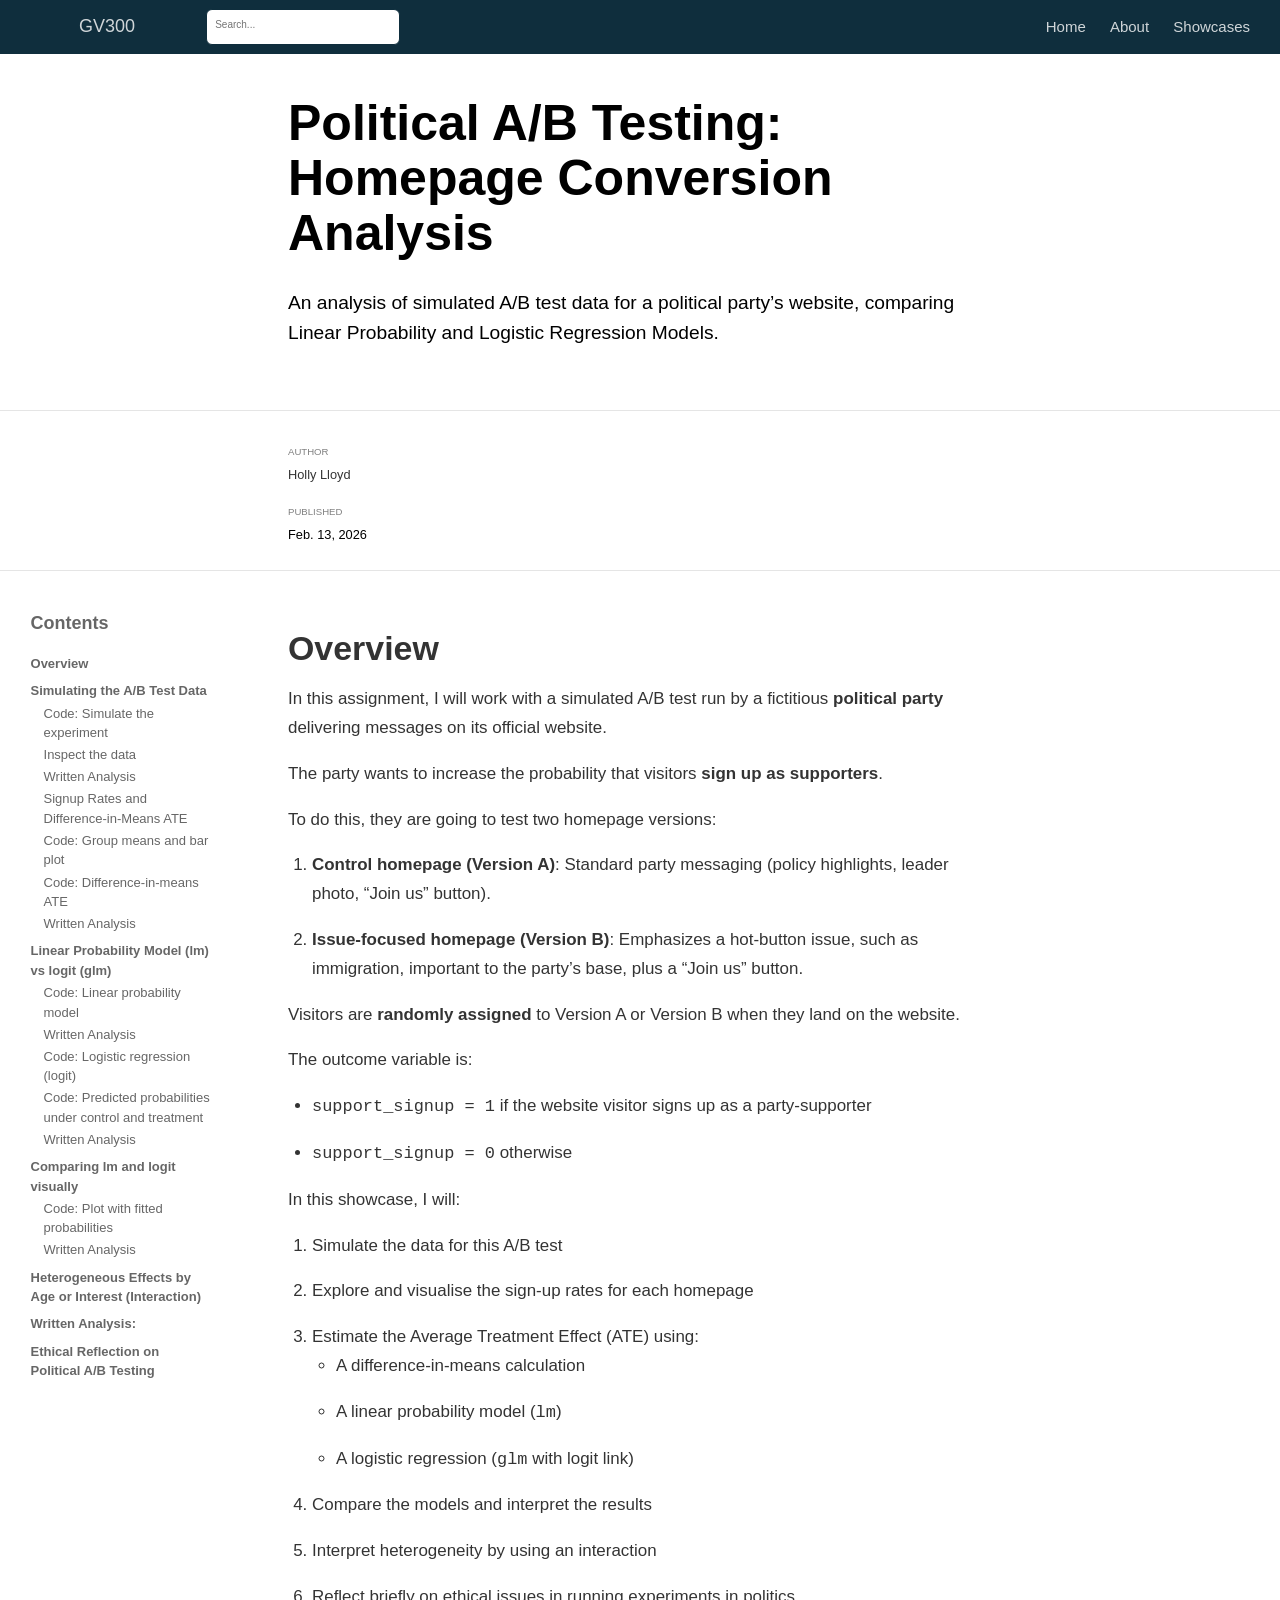
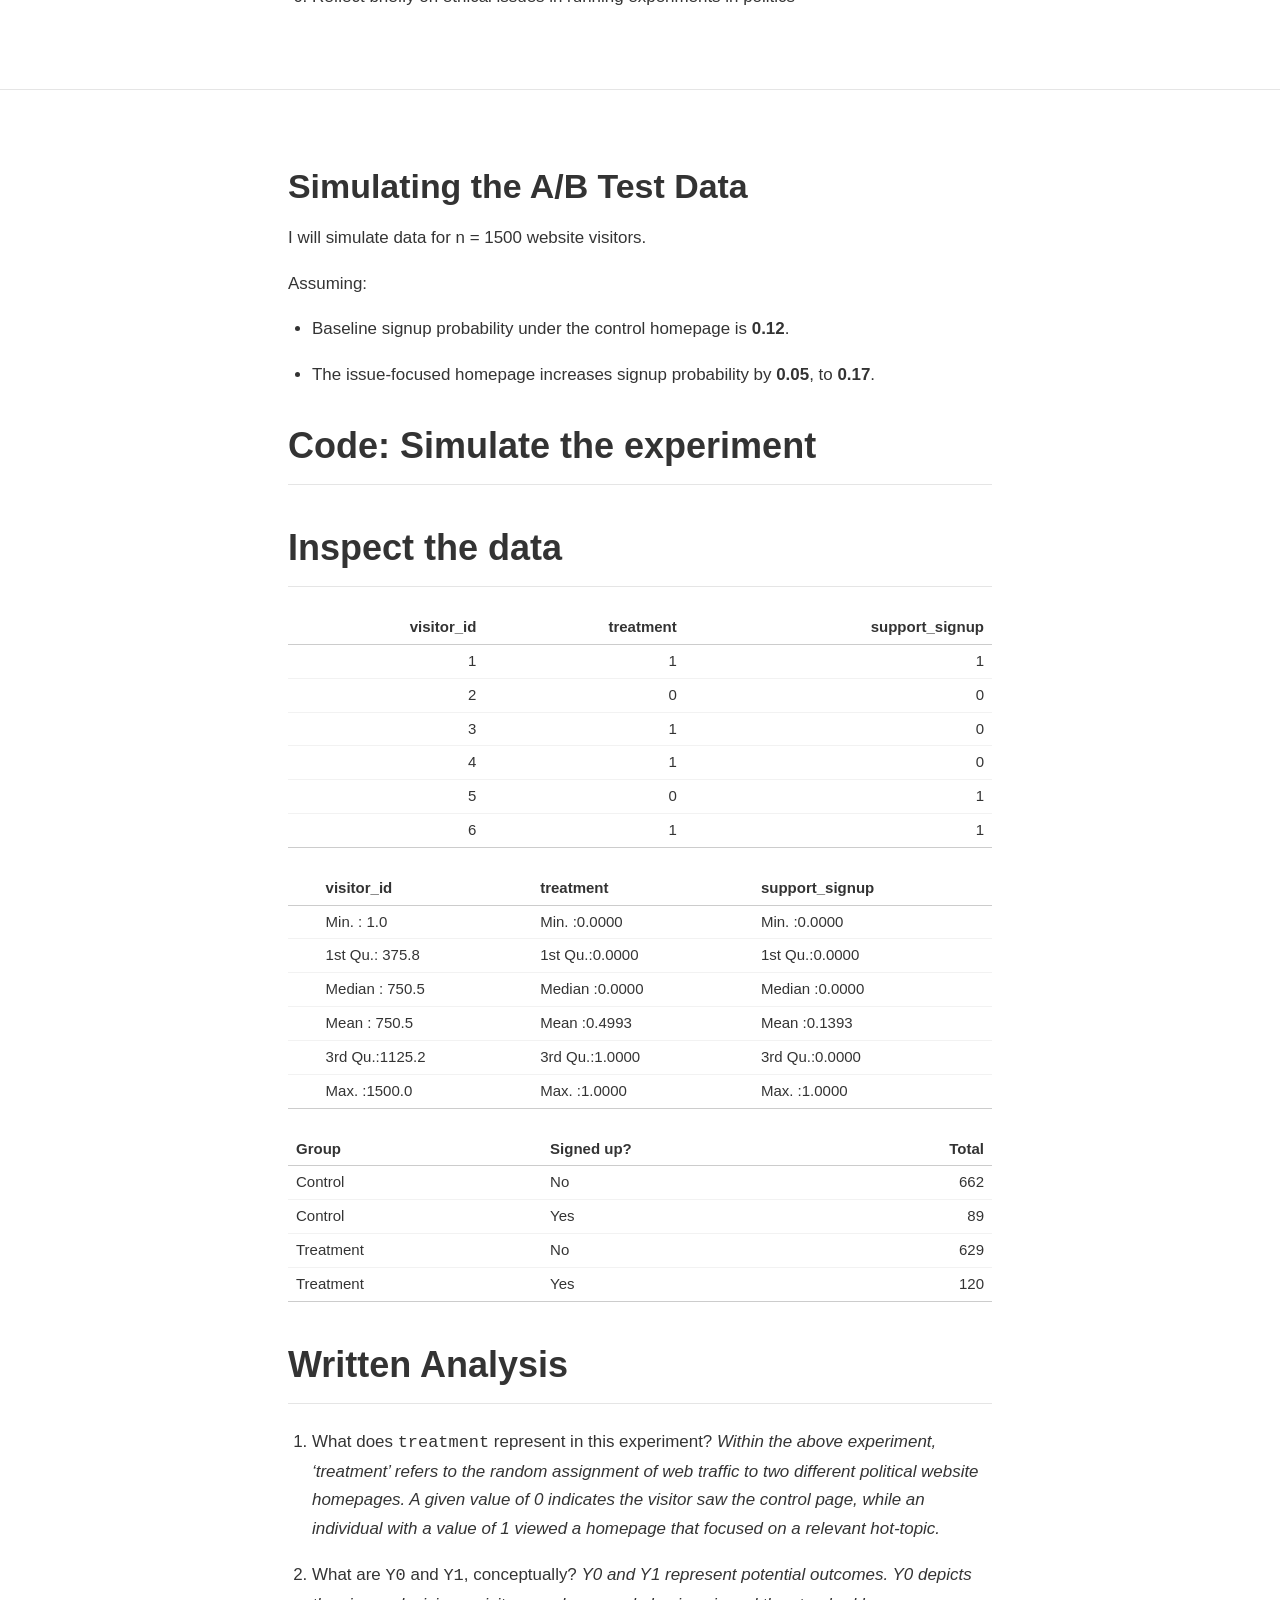
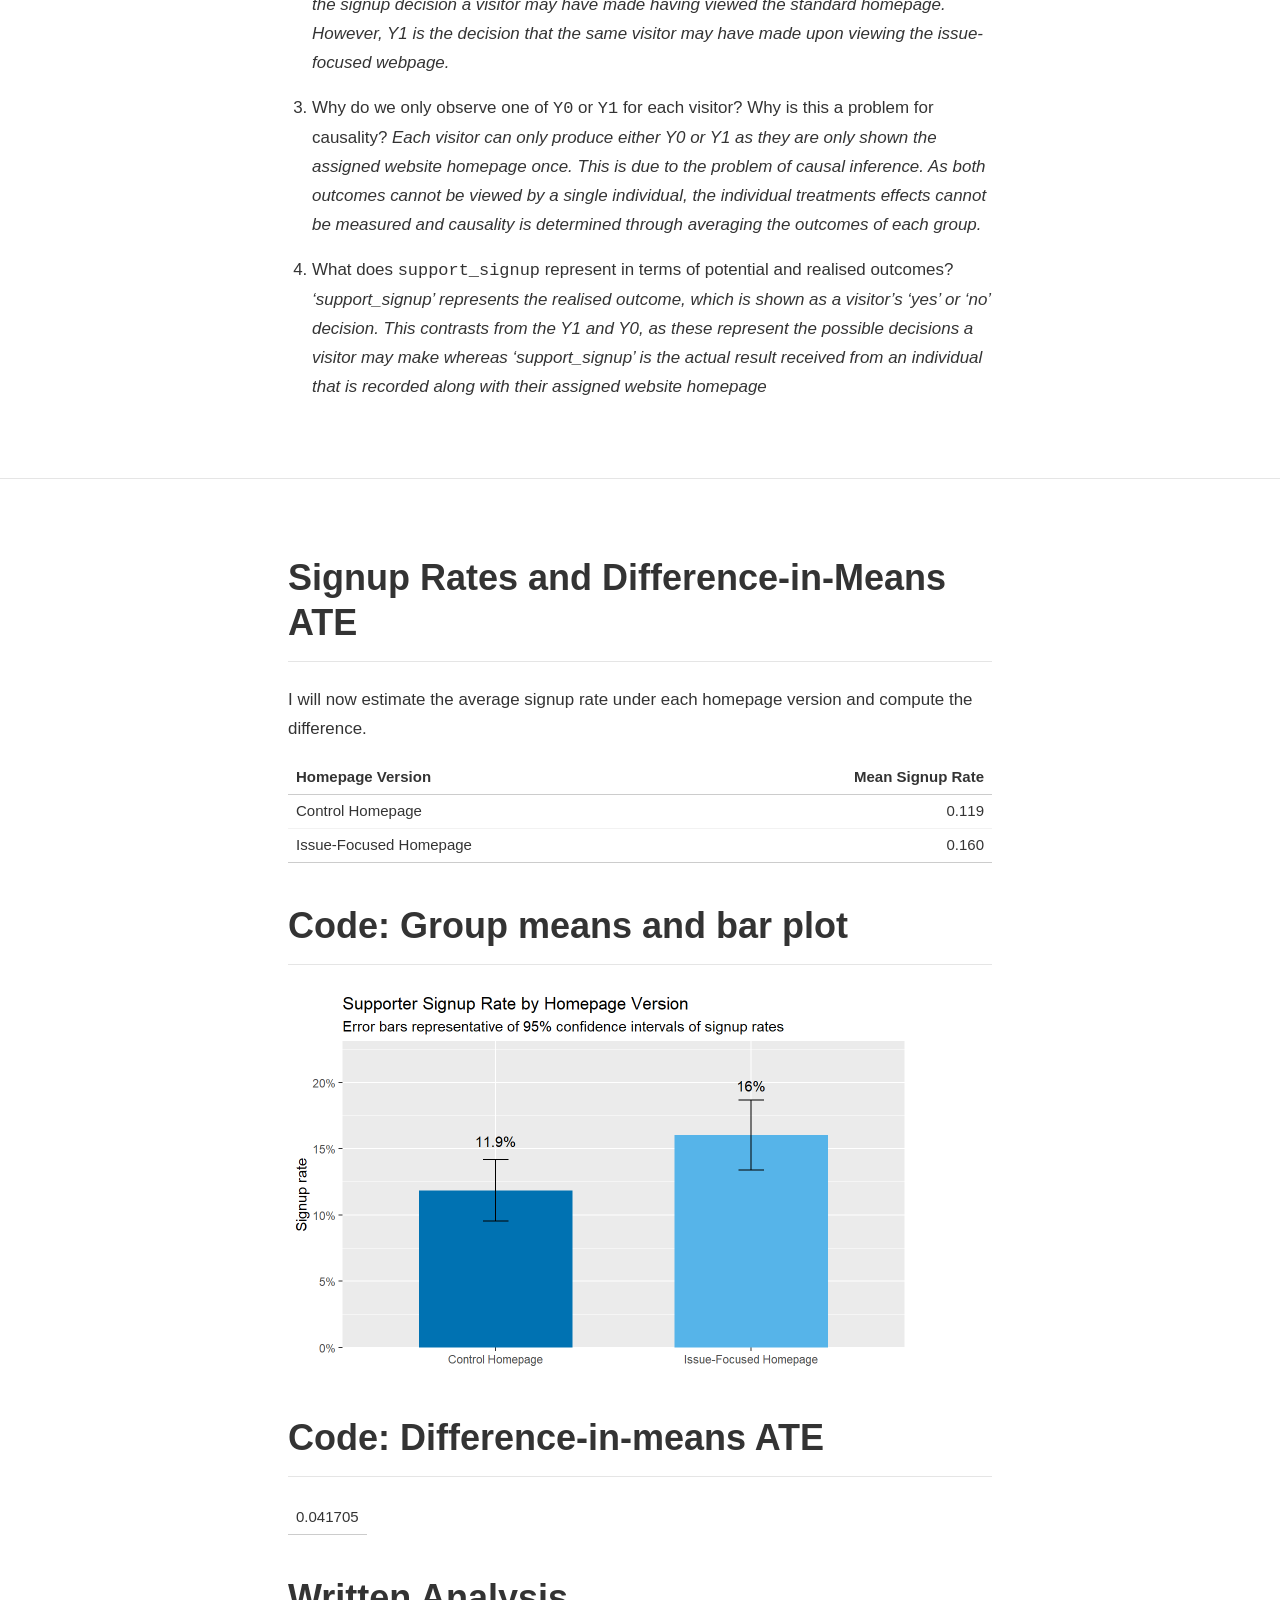
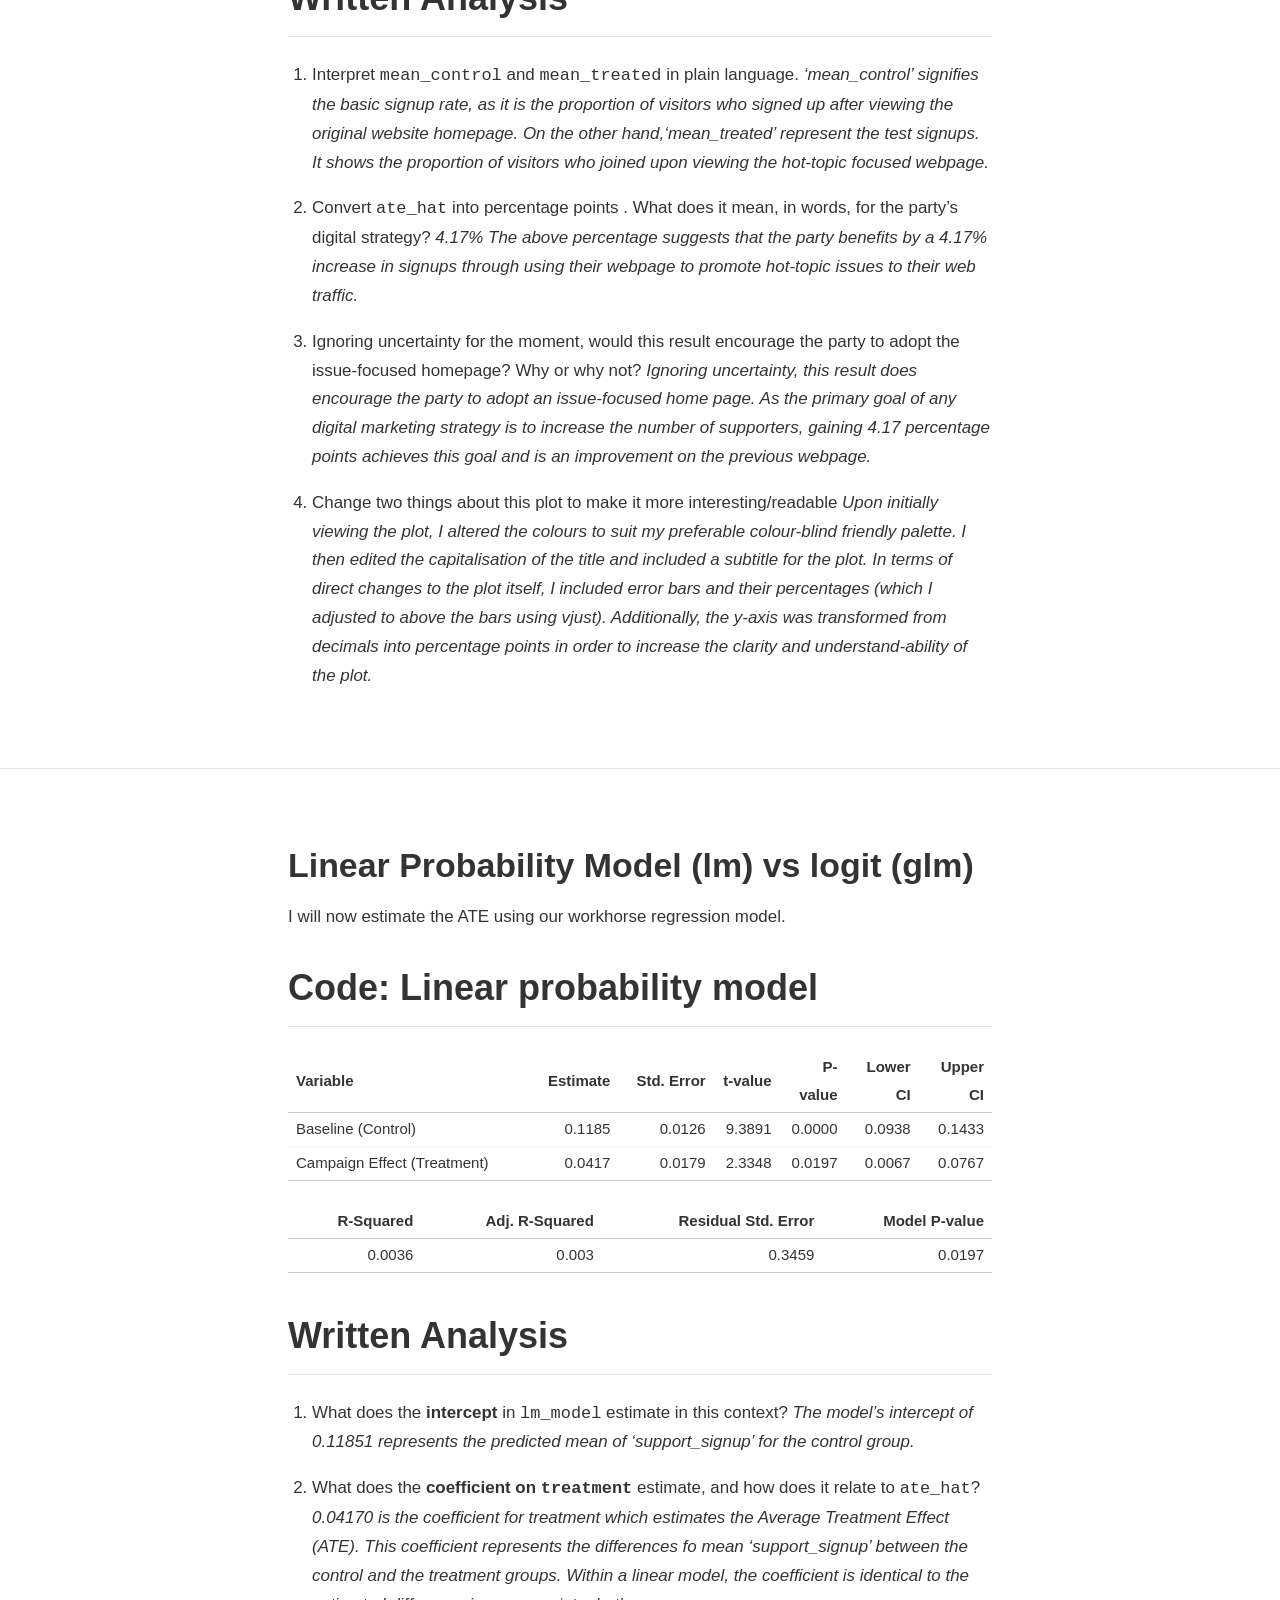
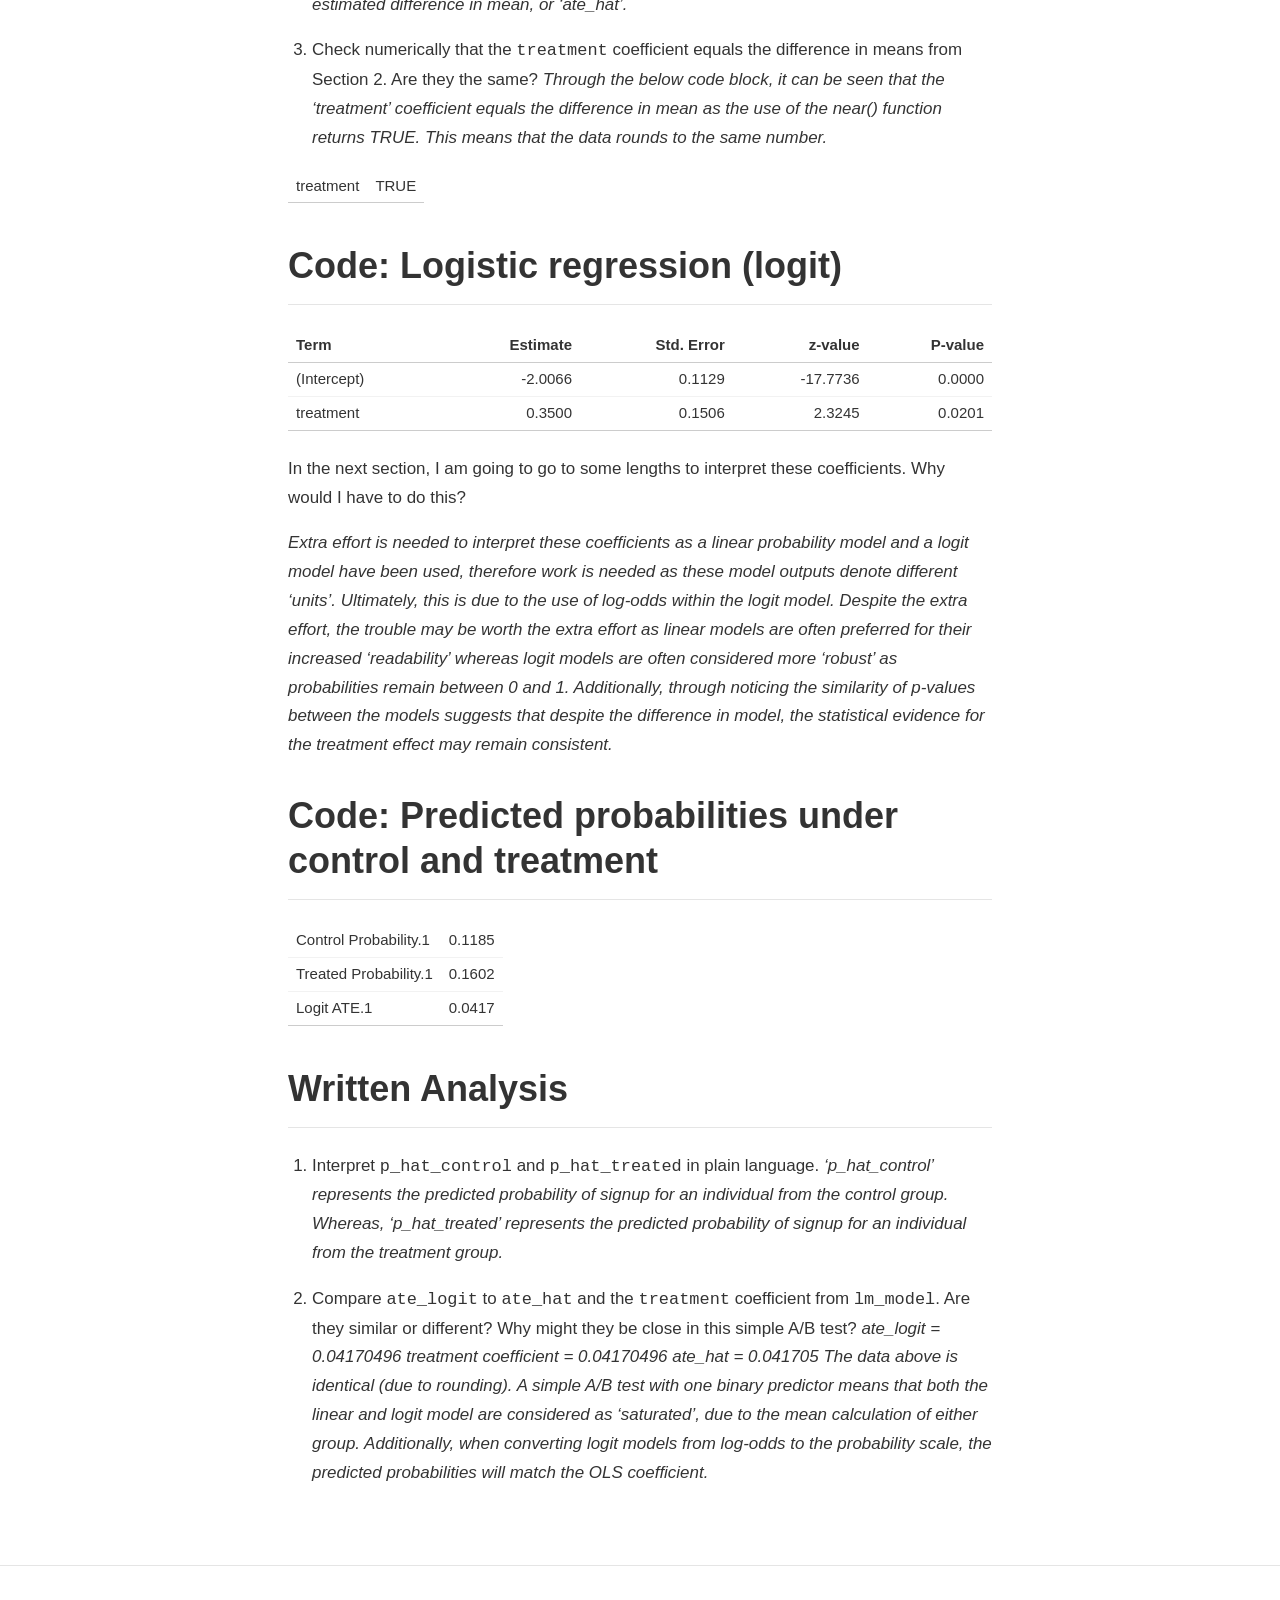
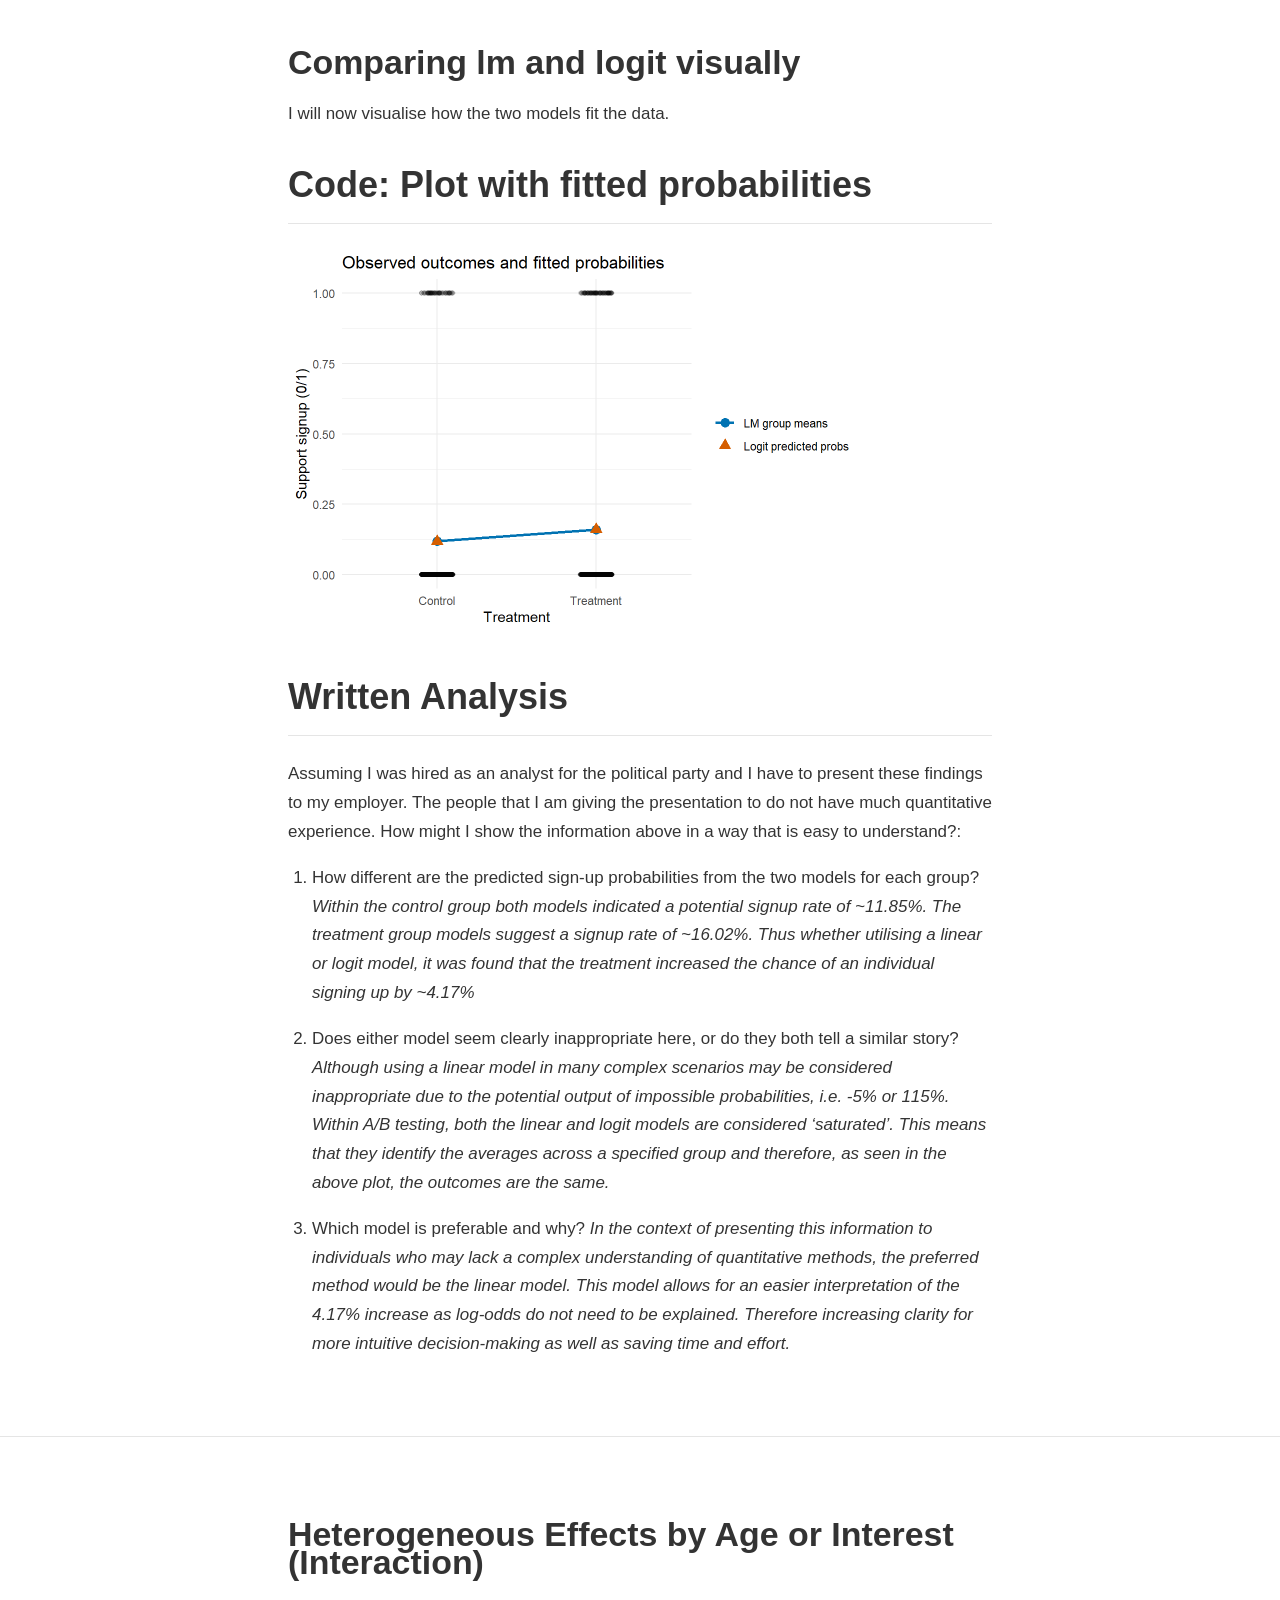
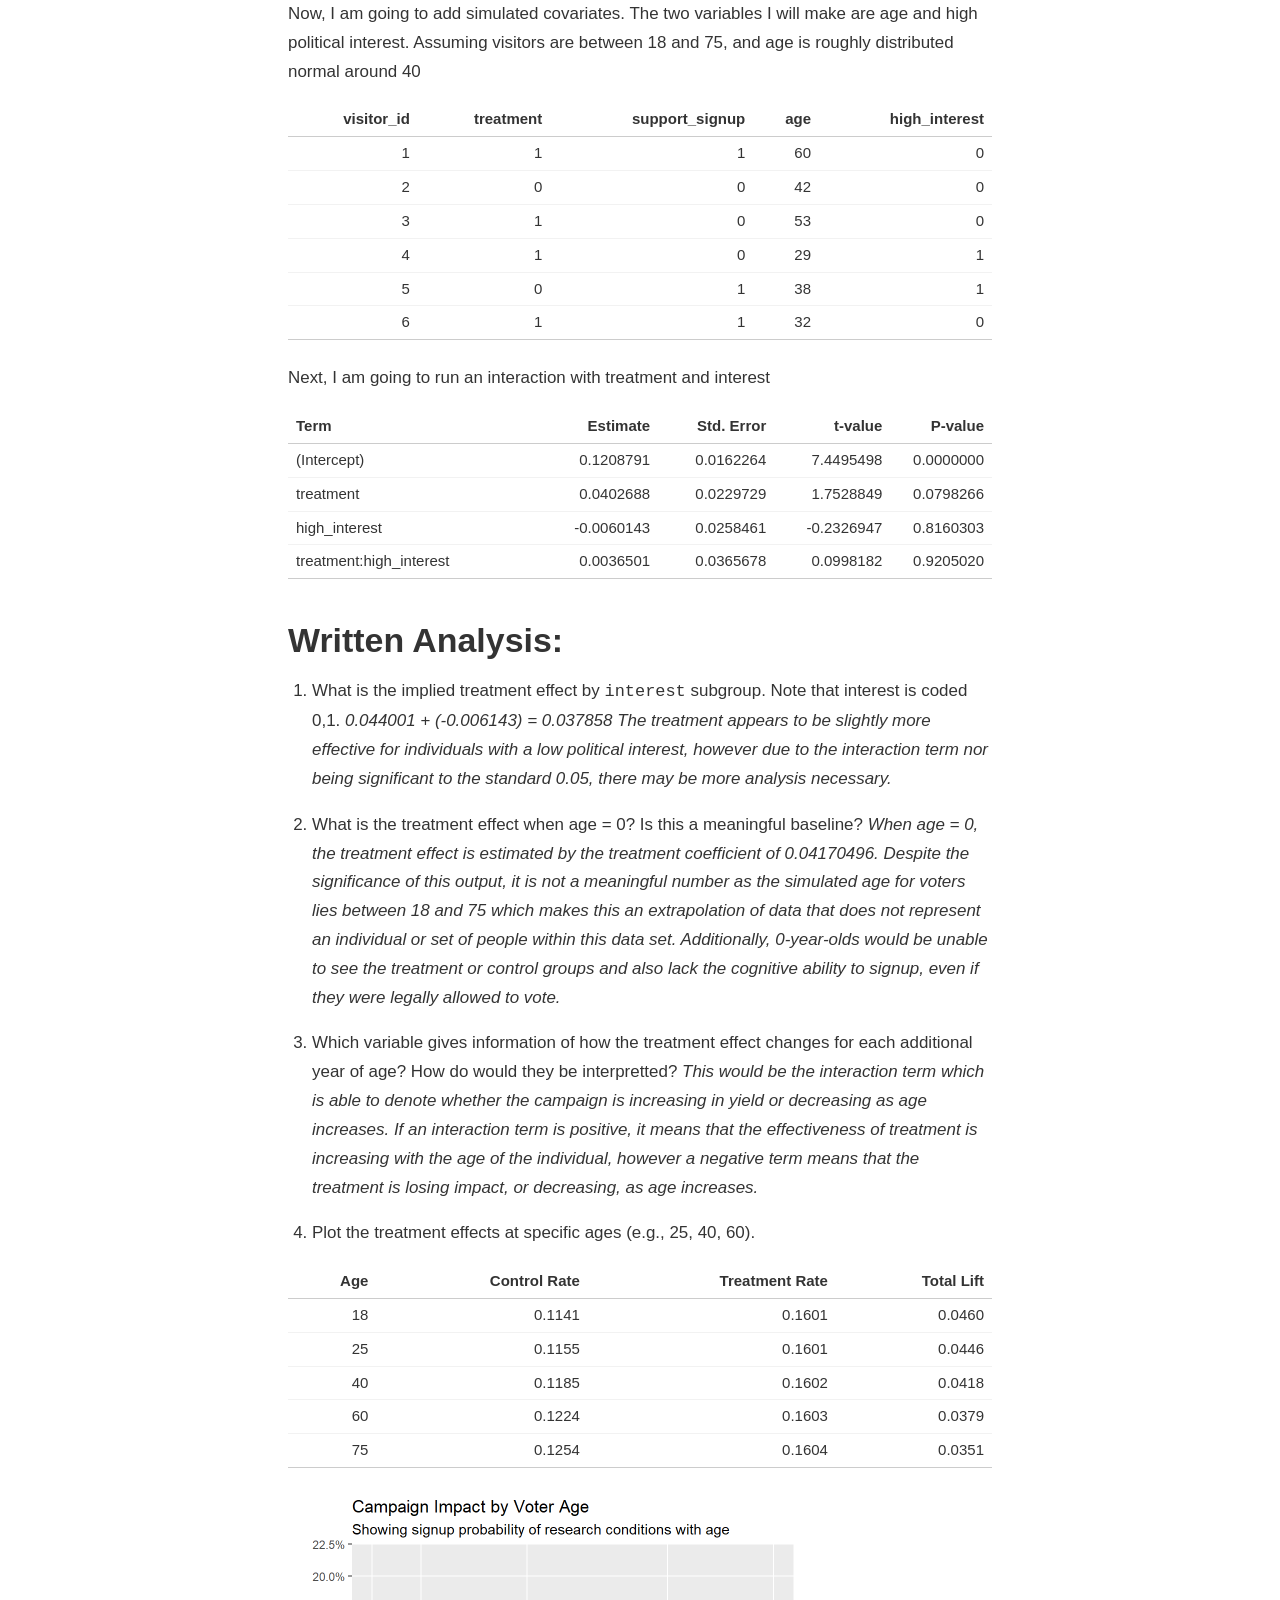
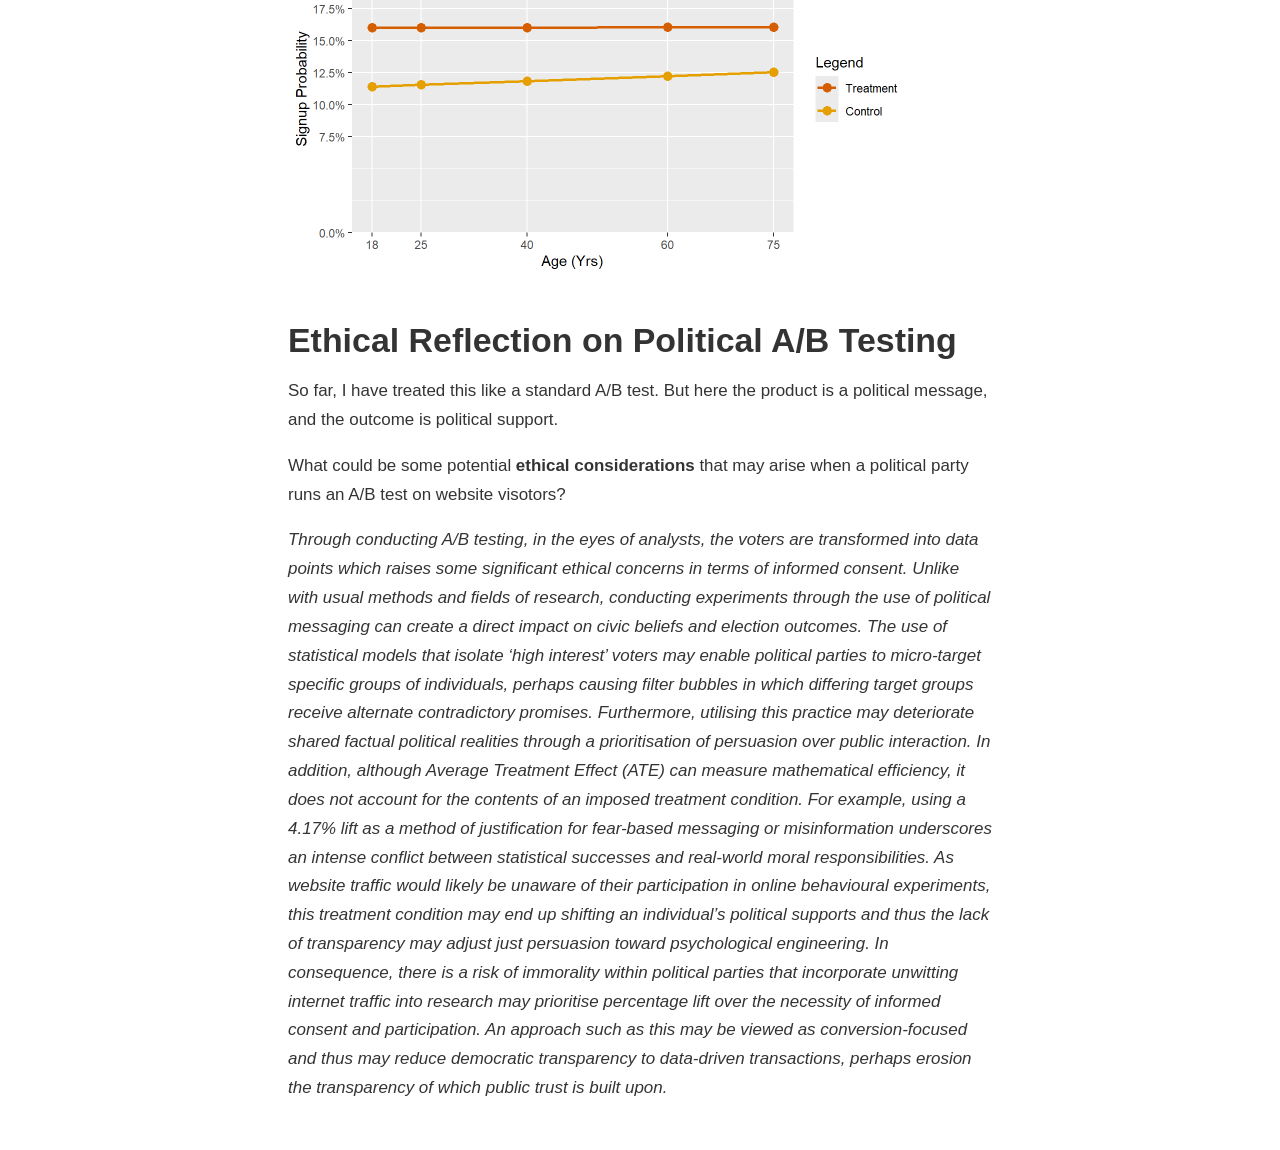
==== docs/posts/2026-02-13-showcase/index.html @ 1ced42f4 "final draft" ====
<!DOCTYPE html>

<html xmlns="http://www.w3.org/1999/xhtml" lang="" xml:lang="">

<head>
  <meta charset="utf-8"/>
  <meta name="viewport" content="width=device-width, initial-scale=1"/>
  <meta http-equiv="X-UA-Compatible" content="IE=Edge,chrome=1"/>
  <meta name="generator" content="distill" />

  <style type="text/css">
  /* Hide doc at startup (prevent jankiness while JS renders/transforms) */
  body {
    visibility: hidden;
  }
  </style>

 <!--radix_placeholder_import_source-->
 <!--/radix_placeholder_import_source-->

<style type="text/css">code{white-space: pre;}</style>
<style type="text/css" data-origin="pandoc">
html { -webkit-text-size-adjust: 100%; }
pre > code.sourceCode { white-space: pre; position: relative; }
pre > code.sourceCode > span { display: inline-block; line-height: 1.25; }
pre > code.sourceCode > span:empty { height: 1.2em; }
.sourceCode { overflow: visible; }
code.sourceCode > span { color: inherit; text-decoration: inherit; }
div.sourceCode { margin: 1em 0; }
pre.sourceCode { margin: 0; }
@media screen {
div.sourceCode { overflow: auto; }
}
@media print {
pre > code.sourceCode { white-space: pre-wrap; }
pre > code.sourceCode > span { text-indent: -5em; padding-left: 5em; }
}
pre.numberSource code
  { counter-reset: source-line 0; }
pre.numberSource code > span
  { position: relative; left: -4em; counter-increment: source-line; }
pre.numberSource code > span > a:first-child::before
  { content: counter(source-line);
    position: relative; left: -1em; text-align: right; vertical-align: baseline;
    border: none; display: inline-block;
    -webkit-touch-callout: none; -webkit-user-select: none;
    -khtml-user-select: none; -moz-user-select: none;
    -ms-user-select: none; user-select: none;
    padding: 0 4px; width: 4em;
    color: #aaaaaa;
  }
pre.numberSource { margin-left: 3em; border-left: 1px solid #aaaaaa;  padding-left: 4px; }
div.sourceCode
  { color: #00769e; background-color: #f1f3f5; }
@media screen {
pre > code.sourceCode > span > a:first-child::before { text-decoration: underline; }
}
code span { color: #00769e; } /* Normal */
code span.al { color: #ad0000; } /* Alert */
code span.an { color: #5e5e5e; } /* Annotation */
code span.at { color: #657422; } /* Attribute */
code span.bn { color: #ad0000; } /* BaseN */
code span.bu { } /* BuiltIn */
code span.cf { color: #00769e; } /* ControlFlow */
code span.ch { color: #20794d; } /* Char */
code span.cn { color: #8f5902; } /* Constant */
code span.co { color: #5e5e5e; } /* Comment */
code span.cv { color: #5e5e5e; font-style: italic; } /* CommentVar */
code span.do { color: #5e5e5e; font-style: italic; } /* Documentation */
code span.dt { color: #ad0000; } /* DataType */
code span.dv { color: #ad0000; } /* DecVal */
code span.er { color: #ad0000; } /* Error */
code span.ex { } /* Extension */
code span.fl { color: #ad0000; } /* Float */
code span.fu { color: #4758ab; } /* Function */
code span.im { } /* Import */
code span.in { color: #5e5e5e; } /* Information */
code span.kw { color: #00769e; } /* Keyword */
code span.op { color: #5e5e5e; } /* Operator */
code span.ot { color: #00769e; } /* Other */
code span.pp { color: #ad0000; } /* Preprocessor */
code span.sc { color: #5e5e5e; } /* SpecialChar */
code span.ss { color: #20794d; } /* SpecialString */
code span.st { color: #20794d; } /* String */
code span.va { color: #111111; } /* Variable */
code span.vs { color: #20794d; } /* VerbatimString */
code span.wa { color: #5e5e5e; font-style: italic; } /* Warning */
</style>


  <!--radix_placeholder_meta_tags-->
<title>GV300 : Political A/B Testing: Homepage Conversion Analysis</title>

<meta property="description" itemprop="description" content="An analysis of simulated A/B test data for a political party&#39;s website, comparing Linear Probability and Logistic Regression Models."/>


<!--  https://schema.org/Article -->
<meta property="article:published" itemprop="datePublished" content="2026-02-13"/>
<meta property="article:created" itemprop="dateCreated" content="2026-02-13"/>
<meta name="article:author" content="Holly Lloyd"/>

<!--  https://developers.facebook.com/docs/sharing/webmasters#markup -->
<meta property="og:title" content="GV300 : Political A/B Testing: Homepage Conversion Analysis"/>
<meta property="og:type" content="article"/>
<meta property="og:description" content="An analysis of simulated A/B test data for a political party&#39;s website, comparing Linear Probability and Logistic Regression Models."/>
<meta property="og:locale" content="en_US"/>
<meta property="og:site_name" content="GV300 "/>

<!--  https://dev.twitter.com/cards/types/summary -->
<meta property="twitter:card" content="summary"/>
<meta property="twitter:title" content="GV300 : Political A/B Testing: Homepage Conversion Analysis"/>
<meta property="twitter:description" content="An analysis of simulated A/B test data for a political party&#39;s website, comparing Linear Probability and Logistic Regression Models."/>

<!--/radix_placeholder_meta_tags-->
  <!--radix_placeholder_rmarkdown_metadata-->

<script type="text/json" id="radix-rmarkdown-metadata">
{"type":"list","attributes":{"names":{"type":"character","attributes":{},"value":["title","description","author","date","output"]}},"value":[{"type":"character","attributes":{},"value":["Political A/B Testing: Homepage Conversion Analysis"]},{"type":"character","attributes":{},"value":["An analysis of simulated A/B test data for a political party's website, comparing Linear Probability and Logistic Regression Models."]},{"type":"list","attributes":{},"value":[{"type":"list","attributes":{"names":{"type":"character","attributes":{},"value":["name"]}},"value":[{"type":"character","attributes":{},"value":["Holly Lloyd"]}]}]},{"type":"character","attributes":{},"value":["2026-02-13"]},{"type":"list","attributes":{"names":{"type":"character","attributes":{},"value":["distill::distill_article"]}},"value":[{"type":"list","attributes":{"names":{"type":"character","attributes":{},"value":["toc","toc_depth","self_contained"]}},"value":[{"type":"logical","attributes":{},"value":[true]},{"type":"integer","attributes":{},"value":[2]},{"type":"logical","attributes":{},"value":[false]}]}]}]}
</script>
<!--/radix_placeholder_rmarkdown_metadata-->
  
  <script type="text/json" id="radix-resource-manifest">
  {"type":"character","attributes":{},"value":["showcase_files/anchor-4.2.2/anchor.min.js","showcase_files/bowser-1.9.3/bowser.min.js","showcase_files/distill-2.2.21/template.v2.js","showcase_files/figure-html5/group-means-plot-1.png","showcase_files/figure-html5/plot-fitted-1.png","showcase_files/figure-html5/unnamed-chunk-1-1.png","showcase_files/header-attrs-2.30/header-attrs.js","showcase_files/jquery-3.6.0/jquery-3.6.0.js","showcase_files/jquery-3.6.0/jquery-3.6.0.min.js","showcase_files/jquery-3.6.0/jquery-3.6.0.min.map","showcase_files/popper-2.6.0/popper.min.js","showcase_files/tippy-6.2.7/tippy-bundle.umd.min.js","showcase_files/tippy-6.2.7/tippy-light-border.css","showcase_files/tippy-6.2.7/tippy.css","showcase_files/tippy-6.2.7/tippy.umd.min.js","showcase_files/webcomponents-2.0.0/webcomponents.js"]}
  </script>
  <!--radix_placeholder_navigation_in_header-->
<meta name="distill:offset" content="../.."/>

<script type="application/javascript">

  window.headroom_prevent_pin = false;

  window.document.addEventListener("DOMContentLoaded", function (event) {

    // initialize headroom for banner
    var header = $('header').get(0);
    var headerHeight = header.offsetHeight;
    var headroom = new Headroom(header, {
      tolerance: 5,
      onPin : function() {
        if (window.headroom_prevent_pin) {
          window.headroom_prevent_pin = false;
          headroom.unpin();
        }
      }
    });
    headroom.init();
    if(window.location.hash)
      headroom.unpin();
    $(header).addClass('headroom--transition');

    // offset scroll location for banner on hash change
    // (see: https://github.com/WickyNilliams/headroom.js/issues/38)
    window.addEventListener("hashchange", function(event) {
      window.scrollTo(0, window.pageYOffset - (headerHeight + 25));
    });

    // responsive menu
    $('.distill-site-header').each(function(i, val) {
      var topnav = $(this);
      var toggle = topnav.find('.nav-toggle');
      toggle.on('click', function() {
        topnav.toggleClass('responsive');
      });
    });

    // nav dropdowns
    $('.nav-dropbtn').click(function(e) {
      $(this).next('.nav-dropdown-content').toggleClass('nav-dropdown-active');
      $(this).parent().siblings('.nav-dropdown')
         .children('.nav-dropdown-content').removeClass('nav-dropdown-active');
    });
    $("body").click(function(e){
      $('.nav-dropdown-content').removeClass('nav-dropdown-active');
    });
    $(".nav-dropdown").click(function(e){
      e.stopPropagation();
    });
  });
</script>

<style type="text/css">

/* Theme (user-documented overrideables for nav appearance) */

.distill-site-nav {
  color: rgba(255, 255, 255, 0.8);
  background-color: #0F2E3D;
  font-size: 15px;
  font-weight: 300;
}

.distill-site-nav a {
  color: inherit;
  text-decoration: none;
}

.distill-site-nav a:hover {
  color: white;
}

@media print {
  .distill-site-nav {
    display: none;
  }
}

.distill-site-header {

}

.distill-site-footer {

}


/* Site Header */

.distill-site-header {
  width: 100%;
  box-sizing: border-box;
  z-index: 3;
}

.distill-site-header .nav-left {
  display: inline-block;
  margin-left: 8px;
}

@media screen and (max-width: 768px) {
  .distill-site-header .nav-left {
    margin-left: 0;
  }
}


.distill-site-header .nav-right {
  float: right;
  margin-right: 8px;
}

.distill-site-header a,
.distill-site-header .title {
  display: inline-block;
  text-align: center;
  padding: 14px 10px 14px 10px;
}

.distill-site-header .title {
  font-size: 18px;
  min-width: 150px;
}

.distill-site-header .logo {
  padding: 0;
}

.distill-site-header .logo img {
  display: none;
  max-height: 20px;
  width: auto;
  margin-bottom: -4px;
}

.distill-site-header .nav-image img {
  max-height: 18px;
  width: auto;
  display: inline-block;
  margin-bottom: -3px;
}



@media screen and (min-width: 1000px) {
  .distill-site-header .logo img {
    display: inline-block;
  }
  .distill-site-header .nav-left {
    margin-left: 20px;
  }
  .distill-site-header .nav-right {
    margin-right: 20px;
  }
  .distill-site-header .title {
    padding-left: 12px;
  }
}


.distill-site-header .nav-toggle {
  display: none;
}

.nav-dropdown {
  display: inline-block;
  position: relative;
}

.nav-dropdown .nav-dropbtn {
  border: none;
  outline: none;
  color: rgba(255, 255, 255, 0.8);
  padding: 16px 10px;
  background-color: transparent;
  font-family: inherit;
  font-size: inherit;
  font-weight: inherit;
  margin: 0;
  margin-top: 1px;
  z-index: 2;
}

.nav-dropdown-content {
  display: none;
  position: absolute;
  background-color: white;
  min-width: 200px;
  border: 1px solid rgba(0,0,0,0.15);
  border-radius: 4px;
  box-shadow: 0px 8px 16px 0px rgba(0,0,0,0.1);
  z-index: 1;
  margin-top: 2px;
  white-space: nowrap;
  padding-top: 4px;
  padding-bottom: 4px;
}

.nav-dropdown-content hr {
  margin-top: 4px;
  margin-bottom: 4px;
  border: none;
  border-bottom: 1px solid rgba(0, 0, 0, 0.1);
}

.nav-dropdown-active {
  display: block;
}

.nav-dropdown-content a, .nav-dropdown-content .nav-dropdown-header {
  color: black;
  padding: 6px 24px;
  text-decoration: none;
  display: block;
  text-align: left;
}

.nav-dropdown-content .nav-dropdown-header {
  display: block;
  padding: 5px 24px;
  padding-bottom: 0;
  text-transform: uppercase;
  font-size: 14px;
  color: #999999;
  white-space: nowrap;
}

.nav-dropdown:hover .nav-dropbtn {
  color: white;
}

.nav-dropdown-content a:hover {
  background-color: #ddd;
  color: black;
}

.nav-right .nav-dropdown-content {
  margin-left: -45%;
  right: 0;
}

@media screen and (max-width: 768px) {
  .distill-site-header a, .distill-site-header .nav-dropdown  {display: none;}
  .distill-site-header a.nav-toggle {
    float: right;
    display: block;
  }
  .distill-site-header .title {
    margin-left: 0;
  }
  .distill-site-header .nav-right {
    margin-right: 0;
  }
  .distill-site-header {
    overflow: hidden;
  }
  .nav-right .nav-dropdown-content {
    margin-left: 0;
  }
}


@media screen and (max-width: 768px) {
  .distill-site-header.responsive {position: relative; min-height: 500px; }
  .distill-site-header.responsive a.nav-toggle {
    position: absolute;
    right: 0;
    top: 0;
  }
  .distill-site-header.responsive a,
  .distill-site-header.responsive .nav-dropdown {
    display: block;
    text-align: left;
  }
  .distill-site-header.responsive .nav-left,
  .distill-site-header.responsive .nav-right {
    width: 100%;
  }
  .distill-site-header.responsive .nav-dropdown {float: none;}
  .distill-site-header.responsive .nav-dropdown-content {position: relative;}
  .distill-site-header.responsive .nav-dropdown .nav-dropbtn {
    display: block;
    width: 100%;
    text-align: left;
  }
}

/* Site Footer */

.distill-site-footer {
  width: 100%;
  overflow: hidden;
  box-sizing: border-box;
  z-index: 3;
  margin-top: 30px;
  padding-top: 30px;
  padding-bottom: 30px;
  text-align: center;
}

/* Headroom */

d-title {
  padding-top: 6rem;
}

@media print {
  d-title {
    padding-top: 4rem;
  }
}

.headroom {
  z-index: 1000;
  position: fixed;
  top: 0;
  left: 0;
  right: 0;
}

.headroom--transition {
  transition: all .4s ease-in-out;
}

.headroom--unpinned {
  top: -100px;
}

.headroom--pinned {
  top: 0;
}

/* adjust viewport for navbar height */
/* helps vertically center bootstrap (non-distill) content */
.min-vh-100 {
  min-height: calc(100vh - 100px) !important;
}

</style>

<script src="../../site_libs/jquery-3.6.0/jquery-3.6.0.min.js"></script>
<link href="../../site_libs/font-awesome-6.5.2/css/all.min.css" rel="stylesheet"/>
<link href="../../site_libs/font-awesome-6.5.2/css/v4-shims.min.css" rel="stylesheet"/>
<script src="../../site_libs/headroom-0.9.4/headroom.min.js"></script>
<script src="../../site_libs/autocomplete-0.37.1/autocomplete.min.js"></script>
<script src="../../site_libs/fuse-6.4.1/fuse.min.js"></script>

<script type="application/javascript">

function getMeta(metaName) {
  var metas = document.getElementsByTagName('meta');
  for (let i = 0; i < metas.length; i++) {
    if (metas[i].getAttribute('name') === metaName) {
      return metas[i].getAttribute('content');
    }
  }
  return '';
}

function offsetURL(url) {
  var offset = getMeta('distill:offset');
  return offset ? offset + '/' + url : url;
}

function createFuseIndex() {

  // create fuse index
  var options = {
    keys: [
      { name: 'title', weight: 20 },
      { name: 'categories', weight: 15 },
      { name: 'description', weight: 10 },
      { name: 'contents', weight: 5 },
    ],
    ignoreLocation: true,
    threshold: 0
  };
  var fuse = new window.Fuse([], options);

  // fetch the main search.json
  return fetch(offsetURL('search.json'))
    .then(function(response) {
      if (response.status == 200) {
        return response.json().then(function(json) {
          // index main articles
          json.articles.forEach(function(article) {
            fuse.add(article);
          });
          // download collections and index their articles
          return Promise.all(json.collections.map(function(collection) {
            return fetch(offsetURL(collection)).then(function(response) {
              if (response.status === 200) {
                return response.json().then(function(articles) {
                  articles.forEach(function(article) {
                    fuse.add(article);
                  });
                })
              } else {
                return Promise.reject(
                  new Error('Unexpected status from search index request: ' +
                            response.status)
                );
              }
            });
          })).then(function() {
            return fuse;
          });
        });

      } else {
        return Promise.reject(
          new Error('Unexpected status from search index request: ' +
                      response.status)
        );
      }
    });
}

window.document.addEventListener("DOMContentLoaded", function (event) {

  // get search element (bail if we don't have one)
  var searchEl = window.document.getElementById('distill-search');
  if (!searchEl)
    return;

  createFuseIndex()
    .then(function(fuse) {

      // make search box visible
      searchEl.classList.remove('hidden');

      // initialize autocomplete
      var options = {
        autoselect: true,
        hint: false,
        minLength: 2,
      };
      window.autocomplete(searchEl, options, [{
        source: function(query, callback) {
          const searchOptions = {
            isCaseSensitive: false,
            shouldSort: true,
            minMatchCharLength: 2,
            limit: 10,
          };
          var results = fuse.search(query, searchOptions);
          callback(results
            .map(function(result) { return result.item; })
          );
        },
        templates: {
          suggestion: function(suggestion) {
            var img = suggestion.preview && Object.keys(suggestion.preview).length > 0
              ? `<img src="${offsetURL(suggestion.preview)}"</img>`
              : '';
            var html = `
              <div class="search-item">
                <h3>${suggestion.title}</h3>
                <div class="search-item-description">
                  ${suggestion.description || ''}
                </div>
                <div class="search-item-preview">
                  ${img}
                </div>
              </div>
            `;
            return html;
          }
        }
      }]).on('autocomplete:selected', function(event, suggestion) {
        window.location.href = offsetURL(suggestion.path);
      });
      // remove inline display style on autocompleter (we want to
      // manage responsive display via css)
      $('.algolia-autocomplete').css("display", "");
    })
    .catch(function(error) {
      console.log(error);
    });

});

</script>

<style type="text/css">

.nav-search {
  font-size: x-small;
}

/* Algolioa Autocomplete */

.algolia-autocomplete {
  display: inline-block;
  margin-left: 10px;
  vertical-align: sub;
  background-color: white;
  color: black;
  padding: 6px;
  padding-top: 8px;
  padding-bottom: 0;
  border-radius: 6px;
  border: 1px #0F2E3D solid;
  width: 180px;
}


@media screen and (max-width: 768px) {
  .distill-site-nav .algolia-autocomplete {
    display: none;
    visibility: hidden;
  }
  .distill-site-nav.responsive .algolia-autocomplete {
    display: inline-block;
    visibility: visible;
  }
  .distill-site-nav.responsive .algolia-autocomplete .aa-dropdown-menu {
    margin-left: 0;
    width: 400px;
    max-height: 400px;
  }
}

.algolia-autocomplete .aa-input, .algolia-autocomplete .aa-hint {
  width: 90%;
  outline: none;
  border: none;
}

.algolia-autocomplete .aa-hint {
  color: #999;
}
.algolia-autocomplete .aa-dropdown-menu {
  width: 550px;
  max-height: 70vh;
  overflow-x: visible;
  overflow-y: scroll;
  padding: 5px;
  margin-top: 3px;
  margin-left: -150px;
  background-color: #fff;
  border-radius: 5px;
  border: 1px solid #999;
  border-top: none;
}

.algolia-autocomplete .aa-dropdown-menu .aa-suggestion {
  cursor: pointer;
  padding: 5px 4px;
  border-bottom: 1px solid #eee;
}

.algolia-autocomplete .aa-dropdown-menu .aa-suggestion:last-of-type {
  border-bottom: none;
  margin-bottom: 2px;
}

.algolia-autocomplete .aa-dropdown-menu .aa-suggestion .search-item {
  overflow: hidden;
  font-size: 0.8em;
  line-height: 1.4em;
}

.algolia-autocomplete .aa-dropdown-menu .aa-suggestion .search-item h3 {
  font-size: 1rem;
  margin-block-start: 0;
  margin-block-end: 5px;
}

.algolia-autocomplete .aa-dropdown-menu .aa-suggestion .search-item-description {
  display: inline-block;
  overflow: hidden;
  height: 2.8em;
  width: 80%;
  margin-right: 4%;
}

.algolia-autocomplete .aa-dropdown-menu .aa-suggestion .search-item-preview {
  display: inline-block;
  width: 15%;
}

.algolia-autocomplete .aa-dropdown-menu .aa-suggestion .search-item-preview img {
  height: 3em;
  width: auto;
  display: none;
}

.algolia-autocomplete .aa-dropdown-menu .aa-suggestion .search-item-preview img[src] {
  display: initial;
}

.algolia-autocomplete .aa-dropdown-menu .aa-suggestion.aa-cursor {
  background-color: #eee;
}
.algolia-autocomplete .aa-dropdown-menu .aa-suggestion em {
  font-weight: bold;
  font-style: normal;
}

</style>


<!--/radix_placeholder_navigation_in_header-->
  <!--radix_placeholder_distill-->

<style type="text/css">

body {
  background-color: white;
}

.pandoc-table {
  width: 100%;
}

.pandoc-table>caption {
  margin-bottom: 10px;
}

.pandoc-table th:not([align]) {
  text-align: left;
}

.pagedtable-footer {
  font-size: 15px;
}

d-byline .byline {
  grid-template-columns: 2fr 2fr;
}

d-byline .byline h3 {
  margin-block-start: 1.5em;
}

d-byline .byline .authors-affiliations h3 {
  margin-block-start: 0.5em;
}

.authors-affiliations .orcid-id {
  width: 16px;
  height:16px;
  margin-left: 4px;
  margin-right: 4px;
  vertical-align: middle;
  padding-bottom: 2px;
}

d-title .dt-tags {
  margin-top: 1em;
  grid-column: text;
}

.dt-tags .dt-tag {
  text-decoration: none;
  display: inline-block;
  color: rgba(0,0,0,0.6);
  padding: 0em 0.4em;
  margin-right: 0.5em;
  margin-bottom: 0.4em;
  font-size: 70%;
  border: 1px solid rgba(0,0,0,0.2);
  border-radius: 3px;
  text-transform: uppercase;
  font-weight: 500;
}

d-article table.gt_table td,
d-article table.gt_table th {
  border-bottom: none;
  font-size: 100%;
}

.html-widget {
  margin-bottom: 2.0em;
}

.l-screen-inset {
  padding-right: 16px;
}

.l-screen .caption {
  margin-left: 10px;
}

.shaded {
  background: rgb(247, 247, 247);
  padding-top: 20px;
  padding-bottom: 20px;
  border-top: 1px solid rgba(0, 0, 0, 0.1);
  border-bottom: 1px solid rgba(0, 0, 0, 0.1);
}

.shaded .html-widget {
  margin-bottom: 0;
  border: 1px solid rgba(0, 0, 0, 0.1);
}

.shaded .shaded-content {
  background: white;
}

.text-output {
  margin-top: 0;
  line-height: 1.5em;
}

.hidden {
  display: none !important;
}

hr.section-separator {
  border: none;
  border-top: 1px solid rgba(0, 0, 0, 0.1);
  margin: 0px;
}


d-byline {
  border-top: none;
}

d-article {
  padding-top: 2.5rem;
  padding-bottom: 30px;
  border-top: none;
}

d-appendix {
  padding-top: 30px;
}

d-article>p>img {
  width: 100%;
}

d-article h2 {
  margin: 1rem 0 1.5rem 0;
}

d-article h3 {
  margin-top: 1.5rem;
}

d-article iframe {
  border: 1px solid rgba(0, 0, 0, 0.1);
  margin-bottom: 2.0em;
  width: 100%;
}

/* Tweak code blocks */

d-article div.sourceCode code,
d-article pre code {
  font-family: Consolas, Monaco, 'Andale Mono', 'Ubuntu Mono', monospace;
}

d-article pre,
d-article div.sourceCode,
d-article div.sourceCode pre {
  overflow: auto;
}

d-article div.sourceCode {
  background-color: white;
}

d-article div.sourceCode pre {
  padding-left: 10px;
  font-size: 12px;
  border-left: 2px solid rgba(0,0,0,0.1);
}

d-article pre {
  font-size: 12px;
  color: black;
  background: none;
  margin-top: 0;
  text-align: left;
  white-space: pre;
  word-spacing: normal;
  word-break: normal;
  word-wrap: normal;
  line-height: 1.5;

  -moz-tab-size: 4;
  -o-tab-size: 4;
  tab-size: 4;

  -webkit-hyphens: none;
  -moz-hyphens: none;
  -ms-hyphens: none;
  hyphens: none;
}

d-article pre a {
  border-bottom: none;
}

d-article pre a:hover {
  border-bottom: none;
  text-decoration: underline;
}

d-article details {
  grid-column: text;
  margin-bottom: 0.8em;
}

@media(min-width: 768px) {

d-article pre,
d-article div.sourceCode,
d-article div.sourceCode pre {
  overflow: visible !important;
}

d-article div.sourceCode pre {
  padding-left: 18px;
  font-size: 14px;
}

/* tweak for Pandoc numbered line within distill */
d-article pre.numberSource code > span {
    left: -2em;
}

d-article pre {
  font-size: 14px;
}

}

figure img.external {
  background: white;
  border: 1px solid rgba(0, 0, 0, 0.1);
  box-shadow: 0 1px 8px rgba(0, 0, 0, 0.1);
  padding: 18px;
  box-sizing: border-box;
}

/* CSS for d-contents */

.d-contents {
  grid-column: text;
  color: rgba(0,0,0,0.8);
  font-size: 0.9em;
  padding-bottom: 1em;
  margin-bottom: 1em;
  padding-bottom: 0.5em;
  margin-bottom: 1em;
  padding-left: 0.25em;
  justify-self: start;
}

@media(min-width: 1000px) {
  .d-contents.d-contents-float {
    height: 0;
    grid-column-start: 1;
    grid-column-end: 4;
    justify-self: center;
    padding-right: 3em;
    padding-left: 2em;
  }
}

.d-contents nav h3 {
  font-size: 18px;
  margin-top: 0;
  margin-bottom: 1em;
}

.d-contents li {
  list-style-type: none
}

.d-contents nav > ul {
  padding-left: 0;
}

.d-contents ul {
  padding-left: 1em
}

.d-contents nav ul li {
  margin-top: 0.6em;
  margin-bottom: 0.2em;
}

.d-contents nav a {
  font-size: 13px;
  border-bottom: none;
  text-decoration: none
  color: rgba(0, 0, 0, 0.8);
}

.d-contents nav a:hover {
  text-decoration: underline solid rgba(0, 0, 0, 0.6)
}

.d-contents nav > ul > li > a {
  font-weight: 600;
}

.d-contents nav > ul > li > ul {
  font-weight: inherit;
}

.d-contents nav > ul > li > ul > li {
  margin-top: 0.2em;
}


.d-contents nav ul {
  margin-top: 0;
  margin-bottom: 0.25em;
}

.d-article-with-toc h2:nth-child(2) {
  margin-top: 0;
}


/* Figure */

.figure {
  position: relative;
  margin-bottom: 2.5em;
  margin-top: 1.5em;
}

.figure .caption {
  color: rgba(0, 0, 0, 0.6);
  font-size: 12px;
  line-height: 1.5em;
}

.figure img.external {
  background: white;
  border: 1px solid rgba(0, 0, 0, 0.1);
  box-shadow: 0 1px 8px rgba(0, 0, 0, 0.1);
  padding: 18px;
  box-sizing: border-box;
}

.figure .caption a {
  color: rgba(0, 0, 0, 0.6);
}

.figure .caption b,
.figure .caption strong, {
  font-weight: 600;
  color: rgba(0, 0, 0, 1.0);
}

/* Citations */

d-article .citation {
  color: inherit;
  cursor: inherit;
}

div.hanging-indent{
  margin-left: 1em; text-indent: -1em;
}

/* Citation hover box */

.tippy-box[data-theme~=light-border] {
  background-color: rgba(250, 250, 250, 0.95);
}

.tippy-content > p {
  margin-bottom: 0;
  padding: 2px;
}


/* Tweak 1000px media break to show more text */

@media(min-width: 1000px) {
  .base-grid,
  distill-header,
  d-title,
  d-abstract,
  d-article,
  d-appendix,
  distill-appendix,
  d-byline,
  d-footnote-list,
  d-citation-list,
  distill-footer {
    grid-template-columns: [screen-start] 1fr [page-start kicker-start] 80px [middle-start] 50px [text-start kicker-end] 65px 65px 65px 65px 65px 65px 65px 65px [text-end gutter-start] 65px [middle-end] 65px [page-end gutter-end] 1fr [screen-end];
    grid-column-gap: 16px;
  }

  .grid {
    grid-column-gap: 16px;
  }

  d-article {
    font-size: 1.06rem;
    line-height: 1.7em;
  }
  figure .caption, .figure .caption, figure figcaption {
    font-size: 13px;
  }
}

@media(min-width: 1180px) {
  .base-grid,
  distill-header,
  d-title,
  d-abstract,
  d-article,
  d-appendix,
  distill-appendix,
  d-byline,
  d-footnote-list,
  d-citation-list,
  distill-footer {
    grid-template-columns: [screen-start] 1fr [page-start kicker-start] 60px [middle-start] 60px [text-start kicker-end] 60px 60px 60px 60px 60px 60px 60px 60px [text-end gutter-start] 60px [middle-end] 60px [page-end gutter-end] 1fr [screen-end];
    grid-column-gap: 32px;
  }

  .grid {
    grid-column-gap: 32px;
  }
}


/* Get the citation styles for the appendix (not auto-injected on render since
   we do our own rendering of the citation appendix) */

d-appendix .citation-appendix,
.d-appendix .citation-appendix {
  font-size: 11px;
  line-height: 15px;
  border-left: 1px solid rgba(0, 0, 0, 0.1);
  padding-left: 18px;
  border: 1px solid rgba(0,0,0,0.1);
  background: rgba(0, 0, 0, 0.02);
  padding: 10px 18px;
  border-radius: 3px;
  color: rgba(150, 150, 150, 1);
  overflow: hidden;
  margin-top: -12px;
  white-space: pre-wrap;
  word-wrap: break-word;
}

/* Include appendix styles here so they can be overridden */

d-appendix {
  contain: layout style;
  font-size: 0.8em;
  line-height: 1.7em;
  margin-top: 60px;
  margin-bottom: 0;
  border-top: 1px solid rgba(0, 0, 0, 0.1);
  color: rgba(0,0,0,0.5);
  padding-top: 60px;
  padding-bottom: 48px;
}

d-appendix h3 {
  grid-column: page-start / text-start;
  font-size: 15px;
  font-weight: 500;
  margin-top: 1em;
  margin-bottom: 0;
  color: rgba(0,0,0,0.65);
}

d-appendix h3 + * {
  margin-top: 1em;
}

d-appendix ol {
  padding: 0 0 0 15px;
}

@media (min-width: 768px) {
  d-appendix ol {
    padding: 0 0 0 30px;
    margin-left: -30px;
  }
}

d-appendix li {
  margin-bottom: 1em;
}

d-appendix a {
  color: rgba(0, 0, 0, 0.6);
}

d-appendix > * {
  grid-column: text;
}

d-appendix > d-footnote-list,
d-appendix > d-citation-list,
d-appendix > distill-appendix {
  grid-column: screen;
}

/* Include footnote styles here so they can be overridden */

d-footnote-list {
  contain: layout style;
}

d-footnote-list > * {
  grid-column: text;
}

d-footnote-list a.footnote-backlink {
  color: rgba(0,0,0,0.3);
  padding-left: 0.5em;
}



/* Anchor.js */

.anchorjs-link {
  /*transition: all .25s linear; */
  text-decoration: none;
  border-bottom: none;
}
*:hover > .anchorjs-link {
  margin-left: -1.125em !important;
  text-decoration: none;
  border-bottom: none;
}

/* Social footer */

.social_footer {
  margin-top: 30px;
  margin-bottom: 0;
  color: rgba(0,0,0,0.67);
}

.disqus-comments {
  margin-right: 30px;
}

.disqus-comment-count {
  border-bottom: 1px solid rgba(0, 0, 0, 0.4);
  cursor: pointer;
}

#disqus_thread {
  margin-top: 30px;
}

.article-sharing a {
  border-bottom: none;
  margin-right: 8px;
}

.article-sharing a:hover {
  border-bottom: none;
}

.sidebar-section.subscribe {
  font-size: 12px;
  line-height: 1.6em;
}

.subscribe p {
  margin-bottom: 0.5em;
}


.article-footer .subscribe {
  font-size: 15px;
  margin-top: 45px;
}


.sidebar-section.custom {
  font-size: 12px;
  line-height: 1.6em;
}

.custom p {
  margin-bottom: 0.5em;
}

/* Styles for listing layout (hide title) */
.layout-listing d-title, .layout-listing .d-title {
  display: none;
}

/* Styles for posts lists (not auto-injected) */


.posts-with-sidebar {
  padding-left: 45px;
  padding-right: 45px;
}

.posts-list .description h2,
.posts-list .description p {
  font-family: -apple-system, BlinkMacSystemFont, "Segoe UI", Roboto, Oxygen, Ubuntu, Cantarell, "Fira Sans", "Droid Sans", "Helvetica Neue", Arial, sans-serif;
}

.posts-list .description h2 {
  font-weight: 700;
  border-bottom: none;
  padding-bottom: 0;
}

.posts-list h2.post-tag {
  border-bottom: 1px solid rgba(0, 0, 0, 0.2);
  padding-bottom: 12px;
}
.posts-list {
  margin-top: 60px;
  margin-bottom: 24px;
}

.posts-list .post-preview {
  text-decoration: none;
  overflow: hidden;
  display: block;
  border-bottom: 1px solid rgba(0, 0, 0, 0.1);
  padding: 24px 0;
}

.post-preview-last {
  border-bottom: none !important;
}

.posts-list .posts-list-caption {
  grid-column: screen;
  font-weight: 400;
}

.posts-list .post-preview h2 {
  margin: 0 0 6px 0;
  line-height: 1.2em;
  font-style: normal;
  font-size: 24px;
}

.posts-list .post-preview p {
  margin: 0 0 12px 0;
  line-height: 1.4em;
  font-size: 16px;
}

.posts-list .post-preview .thumbnail {
  box-sizing: border-box;
  margin-bottom: 24px;
  position: relative;
  max-width: 500px;
}
.posts-list .post-preview img {
  width: 100%;
  display: block;
}

.posts-list .metadata {
  font-size: 12px;
  line-height: 1.4em;
  margin-bottom: 18px;
}

.posts-list .metadata > * {
  display: inline-block;
}

.posts-list .metadata .publishedDate {
  margin-right: 2em;
}

.posts-list .metadata .dt-authors {
  display: block;
  margin-top: 0.3em;
  margin-right: 2em;
}

.posts-list .dt-tags {
  display: block;
  line-height: 1em;
}

.posts-list .dt-tags .dt-tag {
  display: inline-block;
  color: rgba(0,0,0,0.6);
  padding: 0.3em 0.4em;
  margin-right: 0.2em;
  margin-bottom: 0.4em;
  font-size: 60%;
  border: 1px solid rgba(0,0,0,0.2);
  border-radius: 3px;
  text-transform: uppercase;
  font-weight: 500;
}

.posts-list img {
  opacity: 1;
}

.posts-list img[data-src] {
  opacity: 0;
}

.posts-more {
  clear: both;
}


.posts-sidebar {
  font-size: 16px;
}

.posts-sidebar h3 {
  font-size: 16px;
  margin-top: 0;
  margin-bottom: 0.5em;
  font-weight: 400;
  text-transform: uppercase;
}

.sidebar-section {
  margin-bottom: 30px;
}

.categories ul {
  list-style-type: none;
  margin: 0;
  padding: 0;
}

.categories li {
  color: rgba(0, 0, 0, 0.8);
  margin-bottom: 0;
}

.categories li>a {
  border-bottom: none;
}

.categories li>a:hover {
  border-bottom: 1px solid rgba(0, 0, 0, 0.4);
}

.categories .active {
  font-weight: 600;
}

.categories .category-count {
  color: rgba(0, 0, 0, 0.4);
}


@media(min-width: 768px) {
  .posts-list .post-preview h2 {
    font-size: 26px;
  }
  .posts-list .post-preview .thumbnail {
    float: right;
    width: 30%;
    margin-bottom: 0;
  }
  .posts-list .post-preview .description {
    float: left;
    width: 45%;
  }
  .posts-list .post-preview .metadata {
    float: left;
    width: 20%;
    margin-top: 8px;
  }
  .posts-list .post-preview p {
    margin: 0 0 12px 0;
    line-height: 1.5em;
    font-size: 16px;
  }
  .posts-with-sidebar .posts-list {
    float: left;
    width: 75%;
  }
  .posts-with-sidebar .posts-sidebar {
    float: right;
    width: 20%;
    margin-top: 60px;
    padding-top: 24px;
    padding-bottom: 24px;
  }
}


/* Improve display for browsers without grid (IE/Edge <= 15) */

.downlevel {
  line-height: 1.6em;
  font-family: -apple-system, BlinkMacSystemFont, "Segoe UI", Roboto, Oxygen, Ubuntu, Cantarell, "Fira Sans", "Droid Sans", "Helvetica Neue", Arial, sans-serif;
  margin: 0;
}

.downlevel .d-title {
  padding-top: 6rem;
  padding-bottom: 1.5rem;
}

.downlevel .d-title h1 {
  font-size: 50px;
  font-weight: 700;
  line-height: 1.1em;
  margin: 0 0 0.5rem;
}

.downlevel .d-title p {
  font-weight: 300;
  font-size: 1.2rem;
  line-height: 1.55em;
  margin-top: 0;
}

.downlevel .d-byline {
  padding-top: 0.8em;
  padding-bottom: 0.8em;
  font-size: 0.8rem;
  line-height: 1.8em;
}

.downlevel .section-separator {
  border: none;
  border-top: 1px solid rgba(0, 0, 0, 0.1);
}

.downlevel .d-article {
  font-size: 1.06rem;
  line-height: 1.7em;
  padding-top: 1rem;
  padding-bottom: 2rem;
}


.downlevel .d-appendix {
  padding-left: 0;
  padding-right: 0;
  max-width: none;
  font-size: 0.8em;
  line-height: 1.7em;
  margin-bottom: 0;
  color: rgba(0,0,0,0.5);
  padding-top: 40px;
  padding-bottom: 48px;
}

.downlevel .footnotes ol {
  padding-left: 13px;
}

.downlevel .base-grid,
.downlevel .distill-header,
.downlevel .d-title,
.downlevel .d-abstract,
.downlevel .d-article,
.downlevel .d-appendix,
.downlevel .distill-appendix,
.downlevel .d-byline,
.downlevel .d-footnote-list,
.downlevel .d-citation-list,
.downlevel .distill-footer,
.downlevel .appendix-bottom,
.downlevel .posts-container {
  padding-left: 40px;
  padding-right: 40px;
}

@media(min-width: 768px) {
  .downlevel .base-grid,
  .downlevel .distill-header,
  .downlevel .d-title,
  .downlevel .d-abstract,
  .downlevel .d-article,
  .downlevel .d-appendix,
  .downlevel .distill-appendix,
  .downlevel .d-byline,
  .downlevel .d-footnote-list,
  .downlevel .d-citation-list,
  .downlevel .distill-footer,
  .downlevel .appendix-bottom,
  .downlevel .posts-container {
  padding-left: 150px;
  padding-right: 150px;
  max-width: 900px;
}
}

.downlevel pre code {
  display: block;
  border-left: 2px solid rgba(0, 0, 0, .1);
  padding: 0 0 0 20px;
  font-size: 14px;
}

.downlevel code, .downlevel pre {
  color: black;
  background: none;
  font-family: Consolas, Monaco, 'Andale Mono', 'Ubuntu Mono', monospace;
  text-align: left;
  white-space: pre;
  word-spacing: normal;
  word-break: normal;
  word-wrap: normal;
  line-height: 1.5;

  -moz-tab-size: 4;
  -o-tab-size: 4;
  tab-size: 4;

  -webkit-hyphens: none;
  -moz-hyphens: none;
  -ms-hyphens: none;
  hyphens: none;
}

.downlevel .posts-list .post-preview {
  color: inherit;
}



</style>

<script type="application/javascript">

function is_downlevel_browser() {
  if (bowser.isUnsupportedBrowser({ msie: "12", msedge: "16"},
                                 window.navigator.userAgent)) {
    return true;
  } else {
    return window.load_distill_framework === undefined;
  }
}

// show body when load is complete
function on_load_complete() {

  // add anchors
  if (window.anchors) {
    window.anchors.options.placement = 'left';
    window.anchors.add('d-article > h2, d-article > h3, d-article > h4, d-article > h5');
  }


  // set body to visible
  document.body.style.visibility = 'visible';

  // force redraw for leaflet widgets
  if (window.HTMLWidgets) {
    var maps = window.HTMLWidgets.findAll(".leaflet");
    $.each(maps, function(i, el) {
      var map = this.getMap();
      map.invalidateSize();
      map.eachLayer(function(layer) {
        if (layer instanceof L.TileLayer)
          layer.redraw();
      });
    });
  }

  // trigger 'shown' so htmlwidgets resize
  $('d-article').trigger('shown');
}

function init_distill() {

  init_common();

  // create front matter
  var front_matter = $('<d-front-matter></d-front-matter>');
  $('#distill-front-matter').wrap(front_matter);

  // create d-title
  $('.d-title').changeElementType('d-title');

  // separator
  var separator = '<hr class="section-separator" style="clear: both"/>';
  // prepend separator above appendix
  $('.d-byline').before(separator);
  $('.d-article').before(separator);

  // create d-byline
  var byline = $('<d-byline></d-byline>');
  $('.d-byline').replaceWith(byline);

  // create d-article
  var article = $('<d-article></d-article>');
  $('.d-article').wrap(article).children().unwrap();

  // move posts container into article
  $('.posts-container').appendTo($('d-article'));

  // create d-appendix
  $('.d-appendix').changeElementType('d-appendix');

  // flag indicating that we have appendix items
  var appendix = $('.appendix-bottom').children('h3').length > 0;

  // replace footnotes with <d-footnote>
  $('.footnote-ref').each(function(i, val) {
    appendix = true;
    var href = $(this).attr('href');
    var id = href.replace('#', '');
    var fn = $('#' + id);
    var fn_p = $('#' + id + '>p');
    fn_p.find('.footnote-back').remove();
    var text = fn_p.html();
    var dtfn = $('<d-footnote></d-footnote>');
    dtfn.html(text);
    $(this).replaceWith(dtfn);
  });
  // remove footnotes
  $('.footnotes').remove();

  // move refs into #references-listing
  $('#references-listing').replaceWith($('#refs'));

  $('h1.appendix, h2.appendix').each(function(i, val) {
    $(this).changeElementType('h3');
  });
  $('h3.appendix').each(function(i, val) {
    var id = $(this).attr('id');
    $('.d-contents a[href="#' + id + '"]').parent().remove();
    appendix = true;
    $(this).nextUntil($('h1, h2, h3')).addBack().appendTo($('d-appendix'));
  });

  // show d-appendix if we have appendix content
  $("d-appendix").css('display', appendix ? 'grid' : 'none');

  // localize layout chunks to just output
  $('.layout-chunk').each(function(i, val) {

    // capture layout
    var layout = $(this).attr('data-layout');

    // apply layout to markdown level block elements
    var elements = $(this).children().not('details, div.sourceCode, pre, script');
    elements.each(function(i, el) {
      var layout_div = $('<div class="' + layout + '"></div>');
      if (layout_div.hasClass('shaded')) {
        var shaded_content = $('<div class="shaded-content"></div>');
        $(this).wrap(shaded_content);
        $(this).parent().wrap(layout_div);
      } else {
        $(this).wrap(layout_div);
      }
    });


    // unwrap the layout-chunk div
    $(this).children().unwrap();
  });

  // remove code block used to force  highlighting css
  $('.distill-force-highlighting-css').parent().remove();

  // remove empty line numbers inserted by pandoc when using a
  // custom syntax highlighting theme, except when numbering line
  // in code chunk
  $('pre:not(.numberLines) code.sourceCode a:empty').remove();

  // load distill framework
  load_distill_framework();

  // wait for window.distillRunlevel == 4 to do post processing
  function distill_post_process() {

    if (!window.distillRunlevel || window.distillRunlevel < 4)
      return;

    // hide author/affiliations entirely if we have no authors
    var front_matter = JSON.parse($("#distill-front-matter").html());
    var have_authors = front_matter.authors && front_matter.authors.length > 0;
    if (!have_authors)
      $('d-byline').addClass('hidden');

    // article with toc class
    $('.d-contents').parent().addClass('d-article-with-toc');

    // strip links that point to #
    $('.authors-affiliations').find('a[href="#"]').removeAttr('href');

    // add orcid ids
    $('.authors-affiliations').find('.author').each(function(i, el) {
      var orcid_id = front_matter.authors[i].orcidID;
      var author_name = front_matter.authors[i].author
      if (orcid_id) {
        var a = $('<a></a>');
        a.attr('href', 'https://orcid.org/' + orcid_id);
        var img = $('<img></img>');
        img.addClass('orcid-id');
        img.attr('alt', author_name ? 'ORCID ID for ' + author_name : 'ORCID ID');
        img.attr('src','[data-uri]');
        a.append(img);
        $(this).append(a);
      }
    });

    // hide elements of author/affiliations grid that have no value
    function hide_byline_column(caption) {
      $('d-byline').find('h3:contains("' + caption + '")').parent().css('visibility', 'hidden');
    }

    // affiliations
    var have_affiliations = false;
    for (var i = 0; i<front_matter.authors.length; ++i) {
      var author = front_matter.authors[i];
      if (author.affiliation !== "&nbsp;") {
        have_affiliations = true;
        break;
      }
    }
    if (!have_affiliations)
      $('d-byline').find('h3:contains("Affiliations")').css('visibility', 'hidden');

    // published date
    if (!front_matter.publishedDate)
      hide_byline_column("Published");

    // document object identifier
    var doi = $('d-byline').find('h3:contains("DOI")');
    var doi_p = doi.next().empty();
    if (!front_matter.doi) {
      // if we have a citation and valid citationText then link to that
      if ($('#citation').length > 0 && front_matter.citationText) {
        doi.html('Citation');
        $('<a href="#citation"></a>')
          .text(front_matter.citationText)
          .appendTo(doi_p);
      } else {
        hide_byline_column("DOI");
      }
    } else {
      $('<a></a>')
         .attr('href', "https://doi.org/" + front_matter.doi)
         .html(front_matter.doi)
         .appendTo(doi_p);
    }

     // change plural form of authors/affiliations
    if (front_matter.authors.length === 1) {
      var grid = $('.authors-affiliations');
      grid.children('h3:contains("Authors")').text('Author');
      grid.children('h3:contains("Affiliations")').text('Affiliation');
    }

    // remove d-appendix and d-footnote-list local styles
    $('d-appendix > style:first-child').remove();
    $('d-footnote-list > style:first-child').remove();

    // move appendix-bottom entries to the bottom
    $('.appendix-bottom').appendTo('d-appendix').children().unwrap();
    $('.appendix-bottom').remove();

    // hoverable references
    $('span.citation[data-cites]').each(function() {
      const citeChild = $(this).children()[0]
      // Do not process if @xyz has been used without escaping and without bibliography activated
      // https://github.com/rstudio/distill/issues/466
      if (citeChild === undefined) return true

      if (citeChild.nodeName == "D-FOOTNOTE") {
        var fn = citeChild
        $(this).html(fn.shadowRoot.querySelector("sup"))
        $(this).id = fn.id
        fn.remove()
      }
      var refs = $(this).attr('data-cites').split(" ");
      var refHtml = refs.map(function(ref) {
        // Could use CSS.escape too here, we insure backward compatibility in navigator
        return "<p>" + $('div[id="ref-' + ref + '"]').html() + "</p>";
      }).join("\n");
      window.tippy(this, {
        allowHTML: true,
        content: refHtml,
        maxWidth: 500,
        interactive: true,
        interactiveBorder: 10,
        theme: 'light-border',
        placement: 'bottom-start'
      });
    });

    // fix footnotes in tables (#411)
    // replacing broken distill.pub feature
    $('table d-footnote').each(function() {
      // we replace internal showAtNode methode which is triggered when hovering a footnote
      this.hoverBox.showAtNode = function(node) {
        // ported from https://github.com/distillpub/template/pull/105/files
        calcOffset = function(elem) {
            let x = elem.offsetLeft;
            let y = elem.offsetTop;
            // Traverse upwards until an `absolute` element is found or `elem`
            // becomes null.
            while (elem = elem.offsetParent && elem.style.position != 'absolute') {
                x += elem.offsetLeft;
                y += elem.offsetTop;
            }

            return { left: x, top: y };
        }
        // https://developer.mozilla.org/en-US/docs/Web/API/HTMLElement/offsetTop
        const bbox = node.getBoundingClientRect();
        const offset = calcOffset(node);
        this.show([offset.left + bbox.width, offset.top + bbox.height]);
      }
    })

    // clear polling timer
    clearInterval(tid);

    // show body now that everything is ready
    on_load_complete();
  }

  var tid = setInterval(distill_post_process, 50);
  distill_post_process();

}

function init_downlevel() {

  init_common();

   // insert hr after d-title
  $('.d-title').after($('<hr class="section-separator"/>'));

  // check if we have authors
  var front_matter = JSON.parse($("#distill-front-matter").html());
  var have_authors = front_matter.authors && front_matter.authors.length > 0;

  // manage byline/border
  if (!have_authors)
    $('.d-byline').remove();
  $('.d-byline').after($('<hr class="section-separator"/>'));
  $('.d-byline a').remove();

  // remove toc
  $('.d-contents').remove();

  // move appendix elements
  $('h1.appendix, h2.appendix').each(function(i, val) {
    $(this).changeElementType('h3');
  });
  $('h3.appendix').each(function(i, val) {
    $(this).nextUntil($('h1, h2, h3')).addBack().appendTo($('.d-appendix'));
  });


  // inject headers into references and footnotes
  var refs_header = $('<h3></h3>');
  refs_header.text('References');
  $('#refs').prepend(refs_header);

  var footnotes_header = $('<h3></h3');
  footnotes_header.text('Footnotes');
  $('.footnotes').children('hr').first().replaceWith(footnotes_header);

  // move appendix-bottom entries to the bottom
  $('.appendix-bottom').appendTo('.d-appendix').children().unwrap();
  $('.appendix-bottom').remove();

  // remove appendix if it's empty
  if ($('.d-appendix').children().length === 0)
    $('.d-appendix').remove();

  // prepend separator above appendix
  $('.d-appendix').before($('<hr class="section-separator" style="clear: both"/>'));

  // trim code
  $('pre>code').each(function(i, val) {
    $(this).html($.trim($(this).html()));
  });

  // move posts-container right before article
  $('.posts-container').insertBefore($('.d-article'));

  $('body').addClass('downlevel');

  on_load_complete();
}


function init_common() {

  // jquery plugin to change element types
  (function($) {
    $.fn.changeElementType = function(newType) {
      var attrs = {};

      $.each(this[0].attributes, function(idx, attr) {
        attrs[attr.nodeName] = attr.nodeValue;
      });

      this.replaceWith(function() {
        return $("<" + newType + "/>", attrs).append($(this).contents());
      });
    };
  })(jQuery);

  // prevent underline for linked images
  $('a > img').parent().css({'border-bottom' : 'none'});

  // mark non-body figures created by knitr chunks as 100% width
  $('.layout-chunk').each(function(i, val) {
    var figures = $(this).find('img, .html-widget');
    // ignore leaflet img layers (#106)
    figures = figures.filter(':not(img[class*="leaflet"])')
    if ($(this).attr('data-layout') !== "l-body") {
      figures.css('width', '100%');
    } else {
      figures.css('max-width', '100%');
      figures.filter("[width]").each(function(i, val) {
        var fig = $(this);
        fig.css('width', fig.attr('width') + 'px');
      });

    }
  });

  // auto-append index.html to post-preview links in file: protocol
  // and in rstudio ide preview
  $('.post-preview').each(function(i, val) {
    if (window.location.protocol === "file:")
      $(this).attr('href', $(this).attr('href') + "index.html");
  });

  // get rid of index.html references in header
  if (window.location.protocol !== "file:") {
    $('.distill-site-header a[href]').each(function(i,val) {
      $(this).attr('href', $(this).attr('href').replace(/^index[.]html/, "./"));
    });
  }

  // add class to pandoc style tables
  $('tr.header').parent('thead').parent('table').addClass('pandoc-table');
  $('.kable-table').children('table').addClass('pandoc-table');

  // add figcaption style to table captions
  $('caption').parent('table').addClass("figcaption");

  // initialize posts list
  if (window.init_posts_list)
    window.init_posts_list();

  // implmement disqus comment link
  $('.disqus-comment-count').click(function() {
    window.headroom_prevent_pin = true;
    $('#disqus_thread').toggleClass('hidden');
    if (!$('#disqus_thread').hasClass('hidden')) {
      var offset = $(this).offset();
      $(window).resize();
      $('html, body').animate({
        scrollTop: offset.top - 35
      });
    }
  });
}

document.addEventListener('DOMContentLoaded', function() {
  if (is_downlevel_browser())
    init_downlevel();
  else
    window.addEventListener('WebComponentsReady', init_distill);
});

</script>

<!--/radix_placeholder_distill-->
  <script src="../../site_libs/header-attrs-2.30/header-attrs.js"></script>
  <script src="../../site_libs/jquery-3.6.0/jquery-3.6.0.min.js"></script>
  <script src="../../site_libs/popper-2.6.0/popper.min.js"></script>
  <link href="../../site_libs/tippy-6.2.7/tippy.css" rel="stylesheet" />
  <link href="../../site_libs/tippy-6.2.7/tippy-light-border.css" rel="stylesheet" />
  <script src="../../site_libs/tippy-6.2.7/tippy.umd.min.js"></script>
  <script src="../../site_libs/anchor-4.2.2/anchor.min.js"></script>
  <script src="../../site_libs/bowser-1.9.3/bowser.min.js"></script>
  <script src="../../site_libs/webcomponents-2.0.0/webcomponents.js"></script>
  <script src="../../site_libs/distill-2.2.21/template.v2.js"></script>
  <!--radix_placeholder_site_in_header-->
<!--/radix_placeholder_site_in_header-->


</head>

<body>

<!--radix_placeholder_front_matter-->

<script id="distill-front-matter" type="text/json">
{"title":"Political A/B Testing: Homepage Conversion Analysis","description":"An analysis of simulated A/B test data for a political party's website, comparing Linear Probability and Logistic Regression Models.","authors":[{"author":"Holly Lloyd","authorURL":"#","affiliation":"&nbsp;","affiliationURL":"#","orcidID":""}],"publishedDate":"2026-02-13T00:00:00.000+00:00","citationText":"Lloyd, 2026"}
</script>

<!--/radix_placeholder_front_matter-->
<!--radix_placeholder_navigation_before_body-->
<header class="header header--fixed" role="banner">
<nav class="distill-site-nav distill-site-header">
<div class="nav-left">
<a href="../../index.html" class="title">GV300 </a>
<input id="distill-search" class="nav-search hidden" type="text" placeholder="Search..."/>
</div>
<div class="nav-right">
<a href="../../index.html">Home</a>
<a href="../../about.html">About</a>
<a href="../../blog.html">Showcases</a>
<a href="javascript:void(0);" class="nav-toggle">&#9776;</a>
</div>
</nav>
</header>
<!--/radix_placeholder_navigation_before_body-->
<!--radix_placeholder_site_before_body-->
<!--/radix_placeholder_site_before_body-->

<div class="d-title">
<h1>Political A/B Testing: Homepage Conversion Analysis</h1>

<!--radix_placeholder_categories-->
<!--/radix_placeholder_categories-->
<p><p>An analysis of simulated A/B test data for a political party’s website, comparing Linear Probability and Logistic Regression Models.</p></p>
</div>

<div class="d-byline">
  Holly Lloyd  
  
<br/>2026-02-13
</div>

<div class="d-article">
<div class="d-contents d-contents-float">
<nav class="l-text toc figcaption" id="TOC">
<h3>Contents</h3>
<ul>
<li><a href="#overview" id="toc-overview">Overview</a></li>
<li><a href="#simulating-the-ab-test-data" id="toc-simulating-the-ab-test-data">Simulating the A/B Test Data</a>
<ul>
<li><a href="#code-simulate-the-experiment" id="toc-code-simulate-the-experiment">Code: Simulate the experiment</a></li>
<li><a href="#inspect-the-data" id="toc-inspect-the-data">Inspect the data</a></li>
<li><a href="#written-analysis" id="toc-written-analysis">Written Analysis</a></li>
<li><a href="#signup-rates-and-difference-in-means-ate" id="toc-signup-rates-and-difference-in-means-ate">Signup Rates and Difference-in-Means ATE</a></li>
<li><a href="#code-group-means-and-bar-plot" id="toc-code-group-means-and-bar-plot">Code: Group means and bar plot</a></li>
<li><a href="#code-difference-in-means-ate" id="toc-code-difference-in-means-ate">Code: Difference-in-means ATE</a></li>
<li><a href="#written-analysis-1" id="toc-written-analysis-1">Written Analysis</a></li>
</ul></li>
<li><a href="#linear-probability-model-lm-vs-logit-glm" id="toc-linear-probability-model-lm-vs-logit-glm">Linear Probability Model (lm) vs logit (glm)</a>
<ul>
<li><a href="#code-linear-probability-model" id="toc-code-linear-probability-model">Code: Linear probability model</a></li>
<li><a href="#written-analysis-2" id="toc-written-analysis-2">Written Analysis</a></li>
<li><a href="#code-logistic-regression-logit" id="toc-code-logistic-regression-logit">Code: Logistic regression (logit)</a></li>
<li><a href="#code-predicted-probabilities-under-control-and-treatment" id="toc-code-predicted-probabilities-under-control-and-treatment">Code: Predicted probabilities under control and treatment</a></li>
<li><a href="#written-analysis-3" id="toc-written-analysis-3">Written Analysis</a></li>
</ul></li>
<li><a href="#comparing-lm-and-logit-visually" id="toc-comparing-lm-and-logit-visually">Comparing lm and logit visually</a>
<ul>
<li><a href="#code-plot-with-fitted-probabilities" id="toc-code-plot-with-fitted-probabilities">Code: Plot with fitted probabilities</a></li>
<li><a href="#written-analysis-4" id="toc-written-analysis-4">Written Analysis</a></li>
</ul></li>
<li><a href="#heterogeneous-effects-by-age-or-interest-interaction" id="toc-heterogeneous-effects-by-age-or-interest-interaction">Heterogeneous Effects by Age or Interest (Interaction)</a></li>
<li><a href="#written-analysis-5" id="toc-written-analysis-5">Written Analysis:</a></li>
<li><a href="#ethical-reflection-on-political-ab-testing" id="toc-ethical-reflection-on-political-ab-testing">Ethical Reflection on Political A/B Testing</a></li>
</ul>
</nav>
</div>
<h1 id="overview">Overview</h1>
<p>In this assignment, I will work with a simulated A/B test run by a fictitious <strong>political party</strong> delivering messages on its official website.</p>
<p>The party wants to increase the probability that visitors <strong>sign up as supporters</strong>.</p>
<p>To do this, they are going to test two homepage versions:</p>
<ol type="1">
<li><strong>Control homepage (Version A)</strong>:
Standard party messaging (policy highlights, leader photo, “Join us” button).</li>
<li><strong>Issue-focused homepage (Version B)</strong>:
Emphasizes a hot-button issue, such as immigration, important to the party’s base, plus a “Join us” button.</li>
</ol>
<p>Visitors are <strong>randomly assigned</strong> to Version A or Version B when they land on the website.</p>
<p>The outcome variable is:</p>
<ul>
<li><code>support_signup = 1</code> if the website visitor signs up as a party-supporter</li>
<li><code>support_signup = 0</code> otherwise</li>
</ul>
<p>In this showcase, I will:</p>
<ol type="1">
<li>Simulate the data for this A/B test</li>
<li>Explore and visualise the sign-up rates for each homepage</li>
<li>Estimate the Average Treatment Effect (ATE) using:
<ul>
<li>A difference-in-means calculation</li>
<li>A linear probability model (<code>lm</code>)</li>
<li>A logistic regression (<code>glm</code> with logit link)</li>
</ul></li>
<li>Compare the models and interpret the results</li>
<li>Interpret heterogeneity by using an interaction</li>
<li>Reflect briefly on ethical issues in running experiments in politics</li>
</ol>
<hr />
<h1 id="simulating-the-ab-test-data">Simulating the A/B Test Data</h1>
<p>I will simulate data for n = 1500 website visitors.</p>
<p>Assuming:</p>
<ul>
<li>Baseline signup probability under the control homepage is <strong>0.12</strong>.</li>
<li>The issue-focused homepage increases signup probability by <strong>0.05</strong>, to <strong>0.17</strong>.</li>
</ul>
<h2 id="code-simulate-the-experiment">Code: Simulate the experiment</h2>
<div class="layout-chunk" data-layout="l-body">

</div>
<h2 id="inspect-the-data">Inspect the data</h2>
<div class="layout-chunk" data-layout="l-body">
<table>
<thead>
<tr class="header">
<th style="text-align: right;">visitor_id</th>
<th style="text-align: right;">treatment</th>
<th style="text-align: right;">support_signup</th>
</tr>
</thead>
<tbody>
<tr class="odd">
<td style="text-align: right;">1</td>
<td style="text-align: right;">1</td>
<td style="text-align: right;">1</td>
</tr>
<tr class="even">
<td style="text-align: right;">2</td>
<td style="text-align: right;">0</td>
<td style="text-align: right;">0</td>
</tr>
<tr class="odd">
<td style="text-align: right;">3</td>
<td style="text-align: right;">1</td>
<td style="text-align: right;">0</td>
</tr>
<tr class="even">
<td style="text-align: right;">4</td>
<td style="text-align: right;">1</td>
<td style="text-align: right;">0</td>
</tr>
<tr class="odd">
<td style="text-align: right;">5</td>
<td style="text-align: right;">0</td>
<td style="text-align: right;">1</td>
</tr>
<tr class="even">
<td style="text-align: right;">6</td>
<td style="text-align: right;">1</td>
<td style="text-align: right;">1</td>
</tr>
</tbody>
</table>
<table>
<thead>
<tr class="header">
<th style="text-align: left;"></th>
<th style="text-align: left;">visitor_id</th>
<th style="text-align: left;">treatment</th>
<th style="text-align: left;">support_signup</th>
</tr>
</thead>
<tbody>
<tr class="odd">
<td style="text-align: left;"></td>
<td style="text-align: left;">Min. : 1.0</td>
<td style="text-align: left;">Min. :0.0000</td>
<td style="text-align: left;">Min. :0.0000</td>
</tr>
<tr class="even">
<td style="text-align: left;"></td>
<td style="text-align: left;">1st Qu.: 375.8</td>
<td style="text-align: left;">1st Qu.:0.0000</td>
<td style="text-align: left;">1st Qu.:0.0000</td>
</tr>
<tr class="odd">
<td style="text-align: left;"></td>
<td style="text-align: left;">Median : 750.5</td>
<td style="text-align: left;">Median :0.0000</td>
<td style="text-align: left;">Median :0.0000</td>
</tr>
<tr class="even">
<td style="text-align: left;"></td>
<td style="text-align: left;">Mean : 750.5</td>
<td style="text-align: left;">Mean :0.4993</td>
<td style="text-align: left;">Mean :0.1393</td>
</tr>
<tr class="odd">
<td style="text-align: left;"></td>
<td style="text-align: left;">3rd Qu.:1125.2</td>
<td style="text-align: left;">3rd Qu.:1.0000</td>
<td style="text-align: left;">3rd Qu.:0.0000</td>
</tr>
<tr class="even">
<td style="text-align: left;"></td>
<td style="text-align: left;">Max. :1500.0</td>
<td style="text-align: left;">Max. :1.0000</td>
<td style="text-align: left;">Max. :1.0000</td>
</tr>
</tbody>
</table>
<table>
<thead>
<tr class="header">
<th style="text-align: left;">Group</th>
<th style="text-align: left;">Signed up?</th>
<th style="text-align: right;">Total</th>
</tr>
</thead>
<tbody>
<tr class="odd">
<td style="text-align: left;">Control</td>
<td style="text-align: left;">No</td>
<td style="text-align: right;">662</td>
</tr>
<tr class="even">
<td style="text-align: left;">Control</td>
<td style="text-align: left;">Yes</td>
<td style="text-align: right;">89</td>
</tr>
<tr class="odd">
<td style="text-align: left;">Treatment</td>
<td style="text-align: left;">No</td>
<td style="text-align: right;">629</td>
</tr>
<tr class="even">
<td style="text-align: left;">Treatment</td>
<td style="text-align: left;">Yes</td>
<td style="text-align: right;">120</td>
</tr>
</tbody>
</table>
</div>
<h2 id="written-analysis">Written Analysis</h2>
<ol type="1">
<li>What does <code>treatment</code> represent in this experiment?
<em>Within the above experiment, ‘treatment’ refers to the random assignment of web traffic to two different political website homepages. A given value of 0 indicates the visitor saw the control page, while an individual with a value of 1 viewed a homepage that focused on a relevant hot-topic.</em></li>
<li>What are <code>Y0</code> and <code>Y1</code>, conceptually?
<em>Y0 and Y1 represent potential outcomes. Y0 depicts the signup decision a visitor may have made having viewed the standard homepage. However, Y1 is the decision that the same visitor may have made upon viewing the issue-focused webpage. </em></li>
<li>Why do we only observe one of <code>Y0</code> or <code>Y1</code> for each visitor? Why is this a problem for causality?
<em>Each visitor can only produce either Y0 or Y1 as they are only shown the assigned website homepage once. This is due to the problem of causal inference. As both outcomes cannot be viewed by a single individual, the individual treatments effects cannot be measured and causality is determined through averaging the outcomes of each group.</em></li>
<li>What does <code>support_signup</code> represent in terms of potential and realised outcomes?
<em>‘support_signup’ represents the realised outcome, which is shown as a visitor’s ‘yes’ or ‘no’ decision. This contrasts from the Y1 and Y0, as these represent the possible decisions a visitor may make whereas ‘support_signup’ is the actual result received from an individual that is recorded along with their assigned website homepage</em></li>
</ol>
<hr />
<h2 id="signup-rates-and-difference-in-means-ate">Signup Rates and Difference-in-Means ATE</h2>
<p>I will now estimate the average signup rate under each homepage version and compute the difference.</p>
<div class="layout-chunk" data-layout="l-body">
<table>
<thead>
<tr class="header">
<th style="text-align: left;">Homepage Version</th>
<th style="text-align: right;">Mean Signup Rate</th>
</tr>
</thead>
<tbody>
<tr class="odd">
<td style="text-align: left;">Control Homepage</td>
<td style="text-align: right;">0.119</td>
</tr>
<tr class="even">
<td style="text-align: left;">Issue-Focused Homepage</td>
<td style="text-align: right;">0.160</td>
</tr>
</tbody>
</table>
</div>
<h2 id="code-group-means-and-bar-plot">Code: Group means and bar plot</h2>
<div class="layout-chunk" data-layout="l-body">
<p><img src="showcase_files/figure-html5/group-means-plot-1.png" alt="" width="624" /></p>
</div>
<h2 id="code-difference-in-means-ate">Code: Difference-in-means ATE</h2>
<div class="layout-chunk" data-layout="l-body">
<table>
<tbody>
<tr class="odd">
<td style="text-align: right;">0.041705</td>
</tr>
</tbody>
</table>
</div>
<h2 id="written-analysis-1">Written Analysis</h2>
<ol type="1">
<li>Interpret <code>mean_control</code> and <code>mean_treated</code> in plain language.
<em>‘mean_control’ signifies the basic signup rate, as it is the proportion of visitors who signed up after viewing the original website homepage.</em>
<em>On the other hand,‘mean_treated’ represent the test signups. It shows the proportion of visitors who joined upon viewing the hot-topic focused webpage. </em></li>
<li>Convert <code>ate_hat</code> into percentage points . What does it mean, in words, for the party’s digital strategy?
<em>4.17%</em>
<em>The above percentage suggests that the party benefits by a 4.17% increase in signups through using their webpage to promote hot-topic issues to their web traffic.</em></li>
<li>Ignoring uncertainty for the moment, would this result encourage the party to adopt the issue-focused homepage? Why or why not?
<em>Ignoring uncertainty, this result does encourage the party to adopt an issue-focused home page. As the primary goal of any digital marketing strategy is to increase the number of supporters, gaining 4.17 percentage points achieves this goal and is an improvement on the previous webpage.</em></li>
<li>Change two things about this plot to make it more interesting/readable
<em>Upon initially viewing the plot, I altered the colours to suit my preferable colour-blind friendly palette. I then edited the capitalisation of the title and included a subtitle for the plot. In terms of direct changes to the plot itself, I included error bars and their percentages (which I adjusted to above the bars using vjust). Additionally, the y-axis was transformed from decimals into percentage points in order to increase the clarity and understand-ability of the plot. </em></li>
</ol>
<hr />
<h1 id="linear-probability-model-lm-vs-logit-glm">Linear Probability Model (lm) vs logit (glm)</h1>
<p>I will now estimate the ATE using our workhorse regression model.</p>
<h2 id="code-linear-probability-model">Code: Linear probability model</h2>
<div class="layout-chunk" data-layout="l-body">
<table>
<colgroup>
<col style="width: 34%" />
<col style="width: 10%" />
<col style="width: 13%" />
<col style="width: 9%" />
<col style="width: 9%" />
<col style="width: 10%" />
<col style="width: 10%" />
</colgroup>
<thead>
<tr class="header">
<th style="text-align: left;">Variable</th>
<th style="text-align: right;">Estimate</th>
<th style="text-align: right;">Std. Error</th>
<th style="text-align: right;">t-value</th>
<th style="text-align: right;">P-value</th>
<th style="text-align: right;">Lower CI</th>
<th style="text-align: right;">Upper CI</th>
</tr>
</thead>
<tbody>
<tr class="odd">
<td style="text-align: left;">Baseline (Control)</td>
<td style="text-align: right;">0.1185</td>
<td style="text-align: right;">0.0126</td>
<td style="text-align: right;">9.3891</td>
<td style="text-align: right;">0.0000</td>
<td style="text-align: right;">0.0938</td>
<td style="text-align: right;">0.1433</td>
</tr>
<tr class="even">
<td style="text-align: left;">Campaign Effect (Treatment)</td>
<td style="text-align: right;">0.0417</td>
<td style="text-align: right;">0.0179</td>
<td style="text-align: right;">2.3348</td>
<td style="text-align: right;">0.0197</td>
<td style="text-align: right;">0.0067</td>
<td style="text-align: right;">0.0767</td>
</tr>
</tbody>
</table>
<table>
<thead>
<tr class="header">
<th style="text-align: right;">R-Squared</th>
<th style="text-align: right;">Adj. R-Squared</th>
<th style="text-align: right;">Residual Std. Error</th>
<th style="text-align: right;">Model P-value</th>
</tr>
</thead>
<tbody>
<tr class="odd">
<td style="text-align: right;">0.0036</td>
<td style="text-align: right;">0.003</td>
<td style="text-align: right;">0.3459</td>
<td style="text-align: right;">0.0197</td>
</tr>
</tbody>
</table>
</div>
<h2 id="written-analysis-2">Written Analysis</h2>
<ol type="1">
<li>What does the <strong>intercept</strong> in <code>lm_model</code> estimate in this context?
<em>The model’s intercept of 0.11851 represents the predicted mean of ‘support_signup’ for the control group.</em></li>
<li>What does the <strong>coefficient on <code>treatment</code></strong> estimate, and how does it relate to <code>ate_hat</code>?
<em>0.04170 is the coefficient for treatment which estimates the Average Treatment Effect (ATE). This coefficient represents the differences fo mean ‘support_signup’ between the control and the treatment groups. Within a linear model, the coefficient is identical to the estimated difference in mean, or ‘ate_hat’. </em></li>
<li>Check numerically that the <code>treatment</code> coefficient equals the difference in means from Section 2. Are they the same?
<em>Through the below code block, it can be seen that the ‘treatment’ coefficient equals the difference in mean as the use of the near() function returns TRUE. This means that the data rounds to the same number. </em></li>
</ol>
<div class="layout-chunk" data-layout="l-body">
<table>
<tbody>
<tr class="odd">
<td style="text-align: left;">treatment</td>
<td style="text-align: left;">TRUE</td>
</tr>
</tbody>
</table>
</div>
<h2 id="code-logistic-regression-logit">Code: Logistic regression (logit)</h2>
<div class="layout-chunk" data-layout="l-body">
<table>
<thead>
<tr class="header">
<th style="text-align: left;">Term</th>
<th style="text-align: right;">Estimate</th>
<th style="text-align: right;">Std. Error</th>
<th style="text-align: right;">z-value</th>
<th style="text-align: right;">P-value</th>
</tr>
</thead>
<tbody>
<tr class="odd">
<td style="text-align: left;">(Intercept)</td>
<td style="text-align: right;">-2.0066</td>
<td style="text-align: right;">0.1129</td>
<td style="text-align: right;">-17.7736</td>
<td style="text-align: right;">0.0000</td>
</tr>
<tr class="even">
<td style="text-align: left;">treatment</td>
<td style="text-align: right;">0.3500</td>
<td style="text-align: right;">0.1506</td>
<td style="text-align: right;">2.3245</td>
<td style="text-align: right;">0.0201</td>
</tr>
</tbody>
</table>
</div>
<p>In the next section, I am going to go to some lengths to interpret these coefficients. Why would I have to do this?</p>
<p><em>Extra effort is needed to interpret these coefficients as a linear probability model and a logit model have been used, therefore work is needed as these model outputs denote different ‘units’. Ultimately, this is due to the use of log-odds within the logit model. Despite the extra effort, the trouble may be worth the extra effort as linear models are often preferred for their increased ‘readability’ whereas logit models are often considered more ‘robust’ as probabilities remain between 0 and 1. Additionally, through noticing the similarity of p-values between the models suggests that despite the difference in model, the statistical evidence for the treatment effect may remain consistent.</em></p>
<h2 id="code-predicted-probabilities-under-control-and-treatment">Code: Predicted probabilities under control and treatment</h2>
<div class="layout-chunk" data-layout="l-body">
<table>
<tbody>
<tr class="odd">
<td style="text-align: left;">Control Probability.1</td>
<td style="text-align: right;">0.1185</td>
</tr>
<tr class="even">
<td style="text-align: left;">Treated Probability.1</td>
<td style="text-align: right;">0.1602</td>
</tr>
<tr class="odd">
<td style="text-align: left;">Logit ATE.1</td>
<td style="text-align: right;">0.0417</td>
</tr>
</tbody>
</table>
</div>
<h2 id="written-analysis-3">Written Analysis</h2>
<ol type="1">
<li>Interpret <code>p_hat_control</code> and <code>p_hat_treated</code> in plain language.
<em>‘p_hat_control’ represents the predicted probability of signup for an individual from the control group. Whereas, ‘p_hat_treated’ represents the predicted probability of signup for an individual from the treatment group.</em></li>
<li>Compare <code>ate_logit</code> to <code>ate_hat</code> and the <code>treatment</code> coefficient from <code>lm_model</code>. Are they similar or different? Why might they be close in this simple A/B test?
<em>ate_logit = 0.04170496</em>
<em>treatment coefficient = 0.04170496</em>
<em>ate_hat = 0.041705</em>
<em>The data above is identical (due to rounding). A simple A/B test with one binary predictor means that both the linear and logit model are considered as ‘saturated’, due to the mean calculation of either group. Additionally, when converting logit models from log-odds to the probability scale, the predicted probabilities will match the OLS coefficient.</em></li>
</ol>
<hr />
<h1 id="comparing-lm-and-logit-visually">Comparing lm and logit visually</h1>
<p>I will now visualise how the two models fit the data.</p>
<h2 id="code-plot-with-fitted-probabilities">Code: Plot with fitted probabilities</h2>
<div class="layout-chunk" data-layout="l-body">
<p><img src="showcase_files/figure-html5/plot-fitted-1.png" alt="" width="576" /></p>
</div>
<h2 id="written-analysis-4">Written Analysis</h2>
<p>Assuming I was hired as an analyst for the political party and I have to present these findings to my employer. The people that I am giving the presentation to do not have much quantitative experience. How might I show the information above in a way that is easy to understand?:</p>
<ol type="1">
<li>How different are the predicted sign-up probabilities from the two models for each group?
<em>Within the control group both models indicated a potential signup rate of ~11.85%. The treatment group models suggest a signup rate of ~16.02%. Thus whether utilising a linear or logit model, it was found that the treatment increased the chance of an individual signing up by ~4.17% </em></li>
<li>Does either model seem clearly inappropriate here, or do they both tell a similar story?
<em>Although using a linear model in many complex scenarios may be considered inappropriate due to the potential output of impossible probabilities, i.e. -5% or 115%. Within A/B testing, both the linear and logit models are considered ‘saturated’. This means that they identify the averages across a specified group and therefore, as seen in the above plot, the outcomes are the same.</em></li>
<li>Which model is preferable and why?
<em>In the context of presenting this information to individuals who may lack a complex understanding of quantitative methods, the preferred method would be the linear model. This model allows for an easier interpretation of the 4.17% increase as log-odds do not need to be explained. Therefore increasing clarity for more intuitive decision-making as well as saving time and effort.</em></li>
</ol>
<hr />
<h1 id="heterogeneous-effects-by-age-or-interest-interaction">Heterogeneous Effects by Age or Interest (Interaction)</h1>
<p>Now, I am going to add simulated covariates. The two variables I will make are age and high political interest.
Assuming visitors are between 18 and 75, and age is roughly distributed normal around 40</p>
<div class="layout-chunk" data-layout="l-body">
<table>
<thead>
<tr class="header">
<th style="text-align: right;">visitor_id</th>
<th style="text-align: right;">treatment</th>
<th style="text-align: right;">support_signup</th>
<th style="text-align: right;">age</th>
<th style="text-align: right;">high_interest</th>
</tr>
</thead>
<tbody>
<tr class="odd">
<td style="text-align: right;">1</td>
<td style="text-align: right;">1</td>
<td style="text-align: right;">1</td>
<td style="text-align: right;">60</td>
<td style="text-align: right;">0</td>
</tr>
<tr class="even">
<td style="text-align: right;">2</td>
<td style="text-align: right;">0</td>
<td style="text-align: right;">0</td>
<td style="text-align: right;">42</td>
<td style="text-align: right;">0</td>
</tr>
<tr class="odd">
<td style="text-align: right;">3</td>
<td style="text-align: right;">1</td>
<td style="text-align: right;">0</td>
<td style="text-align: right;">53</td>
<td style="text-align: right;">0</td>
</tr>
<tr class="even">
<td style="text-align: right;">4</td>
<td style="text-align: right;">1</td>
<td style="text-align: right;">0</td>
<td style="text-align: right;">29</td>
<td style="text-align: right;">1</td>
</tr>
<tr class="odd">
<td style="text-align: right;">5</td>
<td style="text-align: right;">0</td>
<td style="text-align: right;">1</td>
<td style="text-align: right;">38</td>
<td style="text-align: right;">1</td>
</tr>
<tr class="even">
<td style="text-align: right;">6</td>
<td style="text-align: right;">1</td>
<td style="text-align: right;">1</td>
<td style="text-align: right;">32</td>
<td style="text-align: right;">0</td>
</tr>
</tbody>
</table>
</div>
<p>Next, I am going to run an interaction with treatment and interest</p>
<div class="layout-chunk" data-layout="l-body">
<table>
<colgroup>
<col style="width: 35%" />
<col style="width: 16%" />
<col style="width: 16%" />
<col style="width: 16%" />
<col style="width: 14%" />
</colgroup>
<thead>
<tr class="header">
<th style="text-align: left;">Term</th>
<th style="text-align: right;">Estimate</th>
<th style="text-align: right;">Std. Error</th>
<th style="text-align: right;">t-value</th>
<th style="text-align: right;">P-value</th>
</tr>
</thead>
<tbody>
<tr class="odd">
<td style="text-align: left;">(Intercept)</td>
<td style="text-align: right;">0.1208791</td>
<td style="text-align: right;">0.0162264</td>
<td style="text-align: right;">7.4495498</td>
<td style="text-align: right;">0.0000000</td>
</tr>
<tr class="even">
<td style="text-align: left;">treatment</td>
<td style="text-align: right;">0.0402688</td>
<td style="text-align: right;">0.0229729</td>
<td style="text-align: right;">1.7528849</td>
<td style="text-align: right;">0.0798266</td>
</tr>
<tr class="odd">
<td style="text-align: left;">high_interest</td>
<td style="text-align: right;">-0.0060143</td>
<td style="text-align: right;">0.0258461</td>
<td style="text-align: right;">-0.2326947</td>
<td style="text-align: right;">0.8160303</td>
</tr>
<tr class="even">
<td style="text-align: left;">treatment:high_interest</td>
<td style="text-align: right;">0.0036501</td>
<td style="text-align: right;">0.0365678</td>
<td style="text-align: right;">0.0998182</td>
<td style="text-align: right;">0.9205020</td>
</tr>
</tbody>
</table>
</div>
<h1 id="written-analysis-5">Written Analysis:</h1>
<ol type="1">
<li>What is the implied treatment effect by <code>interest</code> subgroup. Note that interest is coded 0,1.
<em>0.044001 + (-0.006143) = 0.037858</em>
<em>The treatment appears to be slightly more effective for individuals with a low political interest, however due to the interaction term nor being significant to the standard 0.05, there may be more analysis necessary.</em></li>
<li>What is the treatment effect when age = 0? Is this a meaningful baseline?
<em>When age = 0, the treatment effect is estimated by the treatment coefficient of 0.04170496. Despite the significance of this output, it is not a meaningful number as the simulated age for voters lies between 18 and 75 which makes this an extrapolation of data that does not represent an individual or set of people within this data set. Additionally, 0-year-olds would be unable to see the treatment or control groups and also lack the cognitive ability to signup, even if they were legally allowed to vote. </em></li>
<li>Which variable gives information of how the treatment effect changes for each additional year of age? How do would they be interpretted?
<em>This would be the interaction term which is able to denote whether the campaign is increasing in yield or decreasing as age increases. If an interaction term is positive, it means that the effectiveness of treatment is increasing with the age of the individual, however a negative term means that the treatment is losing impact, or decreasing, as age increases. </em></li>
<li>Plot the treatment effects at specific ages (e.g., 25, 40, 60).</li>
</ol>
<div class="layout-chunk" data-layout="l-body">
<table>
<thead>
<tr class="header">
<th style="text-align: right;">Age</th>
<th style="text-align: right;">Control Rate</th>
<th style="text-align: right;">Treatment Rate</th>
<th style="text-align: right;">Total Lift</th>
</tr>
</thead>
<tbody>
<tr class="odd">
<td style="text-align: right;">18</td>
<td style="text-align: right;">0.1141</td>
<td style="text-align: right;">0.1601</td>
<td style="text-align: right;">0.0460</td>
</tr>
<tr class="even">
<td style="text-align: right;">25</td>
<td style="text-align: right;">0.1155</td>
<td style="text-align: right;">0.1601</td>
<td style="text-align: right;">0.0446</td>
</tr>
<tr class="odd">
<td style="text-align: right;">40</td>
<td style="text-align: right;">0.1185</td>
<td style="text-align: right;">0.1602</td>
<td style="text-align: right;">0.0418</td>
</tr>
<tr class="even">
<td style="text-align: right;">60</td>
<td style="text-align: right;">0.1224</td>
<td style="text-align: right;">0.1603</td>
<td style="text-align: right;">0.0379</td>
</tr>
<tr class="odd">
<td style="text-align: right;">75</td>
<td style="text-align: right;">0.1254</td>
<td style="text-align: right;">0.1604</td>
<td style="text-align: right;">0.0351</td>
</tr>
</tbody>
</table>
<p><img src="showcase_files/figure-html5/unnamed-chunk-1-1.png" alt="" width="624" /></p>
</div>
<h1 id="ethical-reflection-on-political-ab-testing">Ethical Reflection on Political A/B Testing</h1>
<p>So far, I have treated this like a standard A/B test. But here the product is a political message, and the outcome is political support.</p>
<p>What could be some potential <strong>ethical considerations</strong> that may arise when a political party runs an A/B test on website visotors?</p>
<p><em>Through conducting A/B testing, in the eyes of analysts, the voters are transformed into data points which raises some significant ethical concerns in terms of informed consent. Unlike with usual methods and fields of research, conducting experiments through the use of political messaging can create a direct impact on civic beliefs and election outcomes. The use of statistical models that isolate ‘high interest’ voters may enable political parties to micro-target specific groups of individuals, perhaps causing filter bubbles in which differing target groups receive alternate contradictory promises. Furthermore, utilising this practice may deteriorate shared factual political realities through a prioritisation of persuasion over public interaction.</em>
<em>In addition, although Average Treatment Effect (ATE) can measure mathematical efficiency, it does not account for the contents of an imposed treatment condition. For example, using a 4.17% lift as a method of justification for fear-based messaging or misinformation underscores an intense conflict between statistical successes and real-world moral responsibilities. As website traffic would likely be unaware of their participation in online behavioural experiments, this treatment condition may end up shifting an individual’s political supports and thus the lack of transparency may adjust just persuasion toward psychological engineering.</em>
<em>In consequence, there is a risk of immorality within political parties that incorporate unwitting internet traffic into research may prioritise percentage lift over the necessity of informed consent and participation. An approach such as this may be viewed as conversion-focused and thus may reduce democratic transparency to data-driven transactions, perhaps erosion the transparency of which public trust is built upon.</em></p>
<div class="sourceCode" id="cb1"><pre class="sourceCode r distill-force-highlighting-css"><code class="sourceCode r"></code></pre></div>
<!--radix_placeholder_article_footer-->
<!--/radix_placeholder_article_footer-->
</div>

<div class="d-appendix">
</div>


<!--radix_placeholder_site_after_body-->
<!--/radix_placeholder_site_after_body-->
<!--radix_placeholder_appendices-->
<div class="appendix-bottom"></div>
<!--/radix_placeholder_appendices-->
<!--radix_placeholder_navigation_after_body-->
<!--/radix_placeholder_navigation_after_body-->

</body>

</html>
---- docs/site_libs/font-awesome-6.5.2/css/v4-shims.min.css ----
/*!
 * Font Awesome Free 6.5.2 by @fontawesome - https://fontawesome.com
 * License - https://fontawesome.com/license/free (Icons: CC BY 4.0, Fonts: SIL OFL 1.1, Code: MIT License)
 * Copyright 2024 Fonticons, Inc.
 */
.fa.fa-glass:before{content:"\f000"}.fa.fa-envelope-o{font-family:"Font Awesome 6 Free";font-weight:400}.fa.fa-envelope-o:before{content:"\f0e0"}.fa.fa-star-o{font-family:"Font Awesome 6 Free";font-weight:400}.fa.fa-star-o:before{content:"\f005"}.fa.fa-close:before,.fa.fa-remove:before{content:"\f00d"}.fa.fa-gear:before{content:"\f013"}.fa.fa-trash-o{font-family:"Font Awesome 6 Free";font-weight:400}.fa.fa-trash-o:before{content:"\f2ed"}.fa.fa-home:before{content:"\f015"}.fa.fa-file-o{font-family:"Font Awesome 6 Free";font-weight:400}.fa.fa-file-o:before{content:"\f15b"}.fa.fa-clock-o{font-family:"Font Awesome 6 Free";font-weight:400}.fa.fa-clock-o:before{content:"\f017"}.fa.fa-arrow-circle-o-down{font-family:"Font Awesome 6 Free";font-weight:400}.fa.fa-arrow-circle-o-down:before{content:"\f358"}.fa.fa-arrow-circle-o-up{font-family:"Font Awesome 6 Free";font-weight:400}.fa.fa-arrow-circle-o-up:before{content:"\f35b"}.fa.fa-play-circle-o{font-family:"Font Awesome 6 Free";font-weight:400}.fa.fa-play-circle-o:before{content:"\f144"}.fa.fa-repeat:before,.fa.fa-rotate-right:before{content:"\f01e"}.fa.fa-refresh:before{content:"\f021"}.fa.fa-list-alt{font-family:"Font Awesome 6 Free";font-weight:400}.fa.fa-list-alt:before{content:"\f022"}.fa.fa-dedent:before{content:"\f03b"}.fa.fa-video-camera:before{content:"\f03d"}.fa.fa-picture-o{font-family:"Font Awesome 6 Free";font-weight:400}.fa.fa-picture-o:before{content:"\f03e"}.fa.fa-photo{font-family:"Font Awesome 6 Free";font-weight:400}.fa.fa-photo:before{content:"\f03e"}.fa.fa-image{font-family:"Font Awesome 6 Free";font-weight:400}.fa.fa-image:before{content:"\f03e"}.fa.fa-map-marker:before{content:"\f3c5"}.fa.fa-pencil-square-o{font-family:"Font Awesome 6 Free";font-weight:400}.fa.fa-pencil-square-o:before{content:"\f044"}.fa.fa-edit{font-family:"Font Awesome 6 Free";font-weight:400}.fa.fa-edit:before{content:"\f044"}.fa.fa-share-square-o:before{content:"\f14d"}.fa.fa-check-square-o{font-family:"Font Awesome 6 Free";font-weight:400}.fa.fa-check-square-o:before{content:"\f14a"}.fa.fa-arrows:before{content:"\f0b2"}.fa.fa-times-circle-o{font-family:"Font Awesome 6 Free";font-weight:400}.fa.fa-times-circle-o:before{content:"\f057"}.fa.fa-check-circle-o{font-family:"Font Awesome 6 Free";font-weight:400}.fa.fa-check-circle-o:before{content:"\f058"}.fa.fa-mail-forward:before{content:"\f064"}.fa.fa-expand:before{content:"\f424"}.fa.fa-compress:before{content:"\f422"}.fa.fa-eye,.fa.fa-eye-slash{font-family:"Font Awesome 6 Free";font-weight:400}.fa.fa-warning:before{content:"\f071"}.fa.fa-calendar:before{content:"\f073"}.fa.fa-arrows-v:before{content:"\f338"}.fa.fa-arrows-h:before{content:"\f337"}.fa.fa-bar-chart-o:before,.fa.fa-bar-chart:before{content:"\e0e3"}.fa.fa-twitter-square{font-family:"Font Awesome 6 Brands";font-weight:400}.fa.fa-twitter-square:before{content:"\f081"}.fa.fa-facebook-square{font-family:"Font Awesome 6 Brands";font-weight:400}.fa.fa-facebook-square:before{content:"\f082"}.fa.fa-gears:before{content:"\f085"}.fa.fa-thumbs-o-up{font-family:"Font Awesome 6 Free";font-weight:400}.fa.fa-thumbs-o-up:before{content:"\f164"}.fa.fa-thumbs-o-down{font-family:"Font Awesome 6 Free";font-weight:400}.fa.fa-thumbs-o-down:before{content:"\f165"}.fa.fa-heart-o{font-family:"Font Awesome 6 Free";font-weight:400}.fa.fa-heart-o:before{content:"\f004"}.fa.fa-sign-out:before{content:"\f2f5"}.fa.fa-linkedin-square{font-family:"Font Awesome 6 Brands";font-weight:400}.fa.fa-linkedin-square:before{content:"\f08c"}.fa.fa-thumb-tack:before{content:"\f08d"}.fa.fa-external-link:before{content:"\f35d"}.fa.fa-sign-in:before{content:"\f2f6"}.fa.fa-github-square{font-family:"Font Awesome 6 Brands";font-weight:400}.fa.fa-github-square:before{content:"\f092"}.fa.fa-lemon-o{font-family:"Font Awesome 6 Free";font-weight:400}.fa.fa-lemon-o:before{content:"\f094"}.fa.fa-square-o{font-family:"Font Awesome 6 Free";font-weight:400}.fa.fa-square-o:before{content:"\f0c8"}.fa.fa-bookmark-o{font-family:"Font Awesome 6 Free";font-weight:400}.fa.fa-bookmark-o:before{content:"\f02e"}.fa.fa-facebook,.fa.fa-twitter{font-family:"Font Awesome 6 Brands";font-weight:400}.fa.fa-facebook:before{content:"\f39e"}.fa.fa-facebook-f{font-family:"Font Awesome 6 Brands";font-weight:400}.fa.fa-facebook-f:before{content:"\f39e"}.fa.fa-github{font-family:"Font Awesome 6 Brands";font-weight:400}.fa.fa-credit-card{font-family:"Font Awesome 6 Free";font-weight:400}.fa.fa-feed:before{content:"\f09e"}.fa.fa-hdd-o{font-family:"Font Awesome 6 Free";font-weight:400}.fa.fa-hdd-o:before{content:"\f0a0"}.fa.fa-hand-o-right{font-family:"Font Awesome 6 Free";font-weight:400}.fa.fa-hand-o-right:before{content:"\f0a4"}.fa.fa-hand-o-left{font-family:"Font Awesome 6 Free";font-weight:400}.fa.fa-hand-o-left:before{content:"\f0a5"}.fa.fa-hand-o-up{font-family:"Font Awesome 6 Free";font-weight:400}.fa.fa-hand-o-up:before{content:"\f0a6"}.fa.fa-hand-o-down{font-family:"Font Awesome 6 Free";font-weight:400}.fa.fa-hand-o-down:before{content:"\f0a7"}.fa.fa-globe:before{content:"\f57d"}.fa.fa-tasks:before{content:"\f828"}.fa.fa-arrows-alt:before{content:"\f31e"}.fa.fa-group:before{content:"\f0c0"}.fa.fa-chain:before{content:"\f0c1"}.fa.fa-cut:before{content:"\f0c4"}.fa.fa-files-o{font-family:"Font Awesome 6 Free";font-weight:400}.fa.fa-files-o:before{content:"\f0c5"}.fa.fa-floppy-o{font-family:"Font Awesome 6 Free";font-weight:400}.fa.fa-floppy-o:before{content:"\f0c7"}.fa.fa-save{font-family:"Font Awesome 6 Free";font-weight:400}.fa.fa-save:before{content:"\f0c7"}.fa.fa-navicon:before,.fa.fa-reorder:before{content:"\f0c9"}.fa.fa-magic:before{content:"\e2ca"}.fa.fa-pinterest,.fa.fa-pinterest-square{font-family:"Font Awesome 6 Brands";font-weight:400}.fa.fa-pinterest-square:before{content:"\f0d3"}.fa.fa-google-plus-square{font-family:"Font Awesome 6 Brands";font-weight:400}.fa.fa-google-plus-square:before{content:"\f0d4"}.fa.fa-google-plus{font-family:"Font Awesome 6 Brands";font-weight:400}.fa.fa-google-plus:before{content:"\f0d5"}.fa.fa-money:before{content:"\f3d1"}.fa.fa-unsorted:before{content:"\f0dc"}.fa.fa-sort-desc:before{content:"\f0dd"}.fa.fa-sort-asc:before{content:"\f0de"}.fa.fa-linkedin{font-family:"Font Awesome 6 Brands";font-weight:400}.fa.fa-linkedin:before{content:"\f0e1"}.fa.fa-rotate-left:before{content:"\f0e2"}.fa.fa-legal:before{content:"\f0e3"}.fa.fa-dashboard:before,.fa.fa-tachometer:before{content:"\f625"}.fa.fa-comment-o{font-family:"Font Awesome 6 Free";font-weight:400}.fa.fa-comment-o:before{content:"\f075"}.fa.fa-comments-o{font-family:"Font Awesome 6 Free";font-weight:400}.fa.fa-comments-o:before{content:"\f086"}.fa.fa-flash:before{content:"\f0e7"}.fa.fa-clipboard:before{content:"\f0ea"}.fa.fa-lightbulb-o{font-family:"Font Awesome 6 Free";font-weight:400}.fa.fa-lightbulb-o:before{content:"\f0eb"}.fa.fa-exchange:before{content:"\f362"}.fa.fa-cloud-download:before{content:"\f0ed"}.fa.fa-cloud-upload:before{content:"\f0ee"}.fa.fa-bell-o{font-family:"Font Awesome 6 Free";font-weight:400}.fa.fa-bell-o:before{content:"\f0f3"}.fa.fa-cutlery:before{content:"\f2e7"}.fa.fa-file-text-o{font-family:"Font Awesome 6 Free";font-weight:400}.fa.fa-file-text-o:before{content:"\f15c"}.fa.fa-building-o{font-family:"Font Awesome 6 Free";font-weight:400}.fa.fa-building-o:before{content:"\f1ad"}.fa.fa-hospital-o{font-family:"Font Awesome 6 Free";font-weight:400}.fa.fa-hospital-o:before{content:"\f0f8"}.fa.fa-tablet:before{content:"\f3fa"}.fa.fa-mobile-phone:before,.fa.fa-mobile:before{content:"\f3cd"}.fa.fa-circle-o{font-family:"Font Awesome 6 Free";font-weight:400}.fa.fa-circle-o:before{content:"\f111"}.fa.fa-mail-reply:before{content:"\f3e5"}.fa.fa-github-alt{font-family:"Font Awesome 6 Brands";font-weight:400}.fa.fa-folder-o{font-family:"Font Awesome 6 Free";font-weight:400}.fa.fa-folder-o:before{content:"\f07b"}.fa.fa-folder-open-o{font-family:"Font Awesome 6 Free";font-weight:400}.fa.fa-folder-open-o:before{content:"\f07c"}.fa.fa-smile-o{font-family:"Font Awesome 6 Free";font-weight:400}.fa.fa-smile-o:before{content:"\f118"}.fa.fa-frown-o{font-family:"Font Awesome 6 Free";font-weight:400}.fa.fa-frown-o:before{content:"\f119"}.fa.fa-meh-o{font-family:"Font Awesome 6 Free";font-weight:400}.fa.fa-meh-o:before{content:"\f11a"}.fa.fa-keyboard-o{font-family:"Font Awesome 6 Free";font-weight:400}.fa.fa-keyboard-o:before{content:"\f11c"}.fa.fa-flag-o{font-family:"Font Awesome 6 Free";font-weight:400}.fa.fa-flag-o:before{content:"\f024"}.fa.fa-mail-reply-all:before{content:"\f122"}.fa.fa-star-half-o{font-family:"Font Awesome 6 Free";font-weight:400}.fa.fa-star-half-o:before{content:"\f5c0"}.fa.fa-star-half-empty{font-family:"Font Awesome 6 Free";font-weight:400}.fa.fa-star-half-empty:before{content:"\f5c0"}.fa.fa-star-half-full{font-family:"Font Awesome 6 Free";font-weight:400}.fa.fa-star-half-full:before{content:"\f5c0"}.fa.fa-code-fork:before{content:"\f126"}.fa.fa-chain-broken:before,.fa.fa-unlink:before{content:"\f127"}.fa.fa-calendar-o{font-family:"Font Awesome 6 Free";font-weight:400}.fa.fa-calendar-o:before{content:"\f133"}.fa.fa-css3,.fa.fa-html5,.fa.fa-maxcdn{font-family:"Font Awesome 6 Brands";font-weight:400}.fa.fa-unlock-alt:before{content:"\f09c"}.fa.fa-minus-square-o{font-family:"Font Awesome 6 Free";font-weight:400}.fa.fa-minus-square-o:before{content:"\f146"}.fa.fa-level-up:before{content:"\f3bf"}.fa.fa-level-down:before{content:"\f3be"}.fa.fa-pencil-square:before{content:"\f14b"}.fa.fa-external-link-square:before{content:"\f360"}.fa.fa-compass{font-family:"Font Awesome 6 Free";font-weight:400}.fa.fa-caret-square-o-down{font-family:"Font Awesome 6 Free";font-weight:400}.fa.fa-caret-square-o-down:before{content:"\f150"}.fa.fa-toggle-down{font-family:"Font Awesome 6 Free";font-weight:400}.fa.fa-toggle-down:before{content:"\f150"}.fa.fa-caret-square-o-up{font-family:"Font Awesome 6 Free";font-weight:400}.fa.fa-caret-square-o-up:before{content:"\f151"}.fa.fa-toggle-up{font-family:"Font Awesome 6 Free";font-weight:400}.fa.fa-toggle-up:before{content:"\f151"}.fa.fa-caret-square-o-right{font-family:"Font Awesome 6 Free";font-weight:400}.fa.fa-caret-square-o-right:before{content:"\f152"}.fa.fa-toggle-right{font-family:"Font Awesome 6 Free";font-weight:400}.fa.fa-toggle-right:before{content:"\f152"}.fa.fa-eur:before,.fa.fa-euro:before{content:"\f153"}.fa.fa-gbp:before{content:"\f154"}.fa.fa-dollar:before,.fa.fa-usd:before{content:"\24"}.fa.fa-inr:before,.fa.fa-rupee:before{content:"\e1bc"}.fa.fa-cny:before,.fa.fa-jpy:before,.fa.fa-rmb:before,.fa.fa-yen:before{content:"\f157"}.fa.fa-rouble:before,.fa.fa-rub:before,.fa.fa-ruble:before{content:"\f158"}.fa.fa-krw:before,.fa.fa-won:before{content:"\f159"}.fa.fa-bitcoin,.fa.fa-btc{font-family:"Font Awesome 6 Brands";font-weight:400}.fa.fa-bitcoin:before{content:"\f15a"}.fa.fa-file-text:before{content:"\f15c"}.fa.fa-sort-alpha-asc:before{content:"\f15d"}.fa.fa-sort-alpha-desc:before{content:"\f881"}.fa.fa-sort-amount-asc:before{content:"\f884"}.fa.fa-sort-amount-desc:before{content:"\f160"}.fa.fa-sort-numeric-asc:before{content:"\f162"}.fa.fa-sort-numeric-desc:before{content:"\f886"}.fa.fa-youtube-square{font-family:"Font Awesome 6 Brands";font-weight:400}.fa.fa-youtube-square:before{content:"\f431"}.fa.fa-xing,.fa.fa-xing-square,.fa.fa-youtube{font-family:"Font Awesome 6 Brands";font-weight:400}.fa.fa-xing-square:before{content:"\f169"}.fa.fa-youtube-play{font-family:"Font Awesome 6 Brands";font-weight:400}.fa.fa-youtube-play:before{content:"\f167"}.fa.fa-adn,.fa.fa-bitbucket,.fa.fa-bitbucket-square,.fa.fa-dropbox,.fa.fa-flickr,.fa.fa-instagram,.fa.fa-stack-overflow{font-family:"Font Awesome 6 Brands";font-weight:400}.fa.fa-bitbucket-square:before{content:"\f171"}.fa.fa-tumblr,.fa.fa-tumblr-square{font-family:"Font Awesome 6 Brands";font-weight:400}.fa.fa-tumblr-square:before{content:"\f174"}.fa.fa-long-arrow-down:before{content:"\f309"}.fa.fa-long-arrow-up:before{content:"\f30c"}.fa.fa-long-arrow-left:before{content:"\f30a"}.fa.fa-long-arrow-right:before{content:"\f30b"}.fa.fa-android,.fa.fa-apple,.fa.fa-dribbble,.fa.fa-foursquare,.fa.fa-gittip,.fa.fa-gratipay,.fa.fa-linux,.fa.fa-skype,.fa.fa-trello,.fa.fa-windows{font-family:"Font Awesome 6 Brands";font-weight:400}.fa.fa-gittip:before{content:"\f184"}.fa.fa-sun-o{font-family:"Font Awesome 6 Free";font-weight:400}.fa.fa-sun-o:before{content:"\f185"}.fa.fa-moon-o{font-family:"Font Awesome 6 Free";font-weight:400}.fa.fa-moon-o:before{content:"\f186"}.fa.fa-pagelines,.fa.fa-renren,.fa.fa-stack-exchange,.fa.fa-vk,.fa.fa-weibo{font-family:"Font Awesome 6 Brands";font-weight:400}.fa.fa-arrow-circle-o-right{font-family:"Font Awesome 6 Free";font-weight:400}.fa.fa-arrow-circle-o-right:before{content:"\f35a"}.fa.fa-arrow-circle-o-left{font-family:"Font Awesome 6 Free";font-weight:400}.fa.fa-arrow-circle-o-left:before{content:"\f359"}.fa.fa-caret-square-o-left{font-family:"Font Awesome 6 Free";font-weight:400}.fa.fa-caret-square-o-left:before{content:"\f191"}.fa.fa-toggle-left{font-family:"Font Awesome 6 Free";font-weight:400}.fa.fa-toggle-left:before{content:"\f191"}.fa.fa-dot-circle-o{font-family:"Font Awesome 6 Free";font-weight:400}.fa.fa-dot-circle-o:before{content:"\f192"}.fa.fa-vimeo-square{font-family:"Font Awesome 6 Brands";font-weight:400}.fa.fa-vimeo-square:before{content:"\f194"}.fa.fa-try:before,.fa.fa-turkish-lira:before{content:"\e2bb"}.fa.fa-plus-square-o{font-family:"Font Awesome 6 Free";font-weight:400}.fa.fa-plus-square-o:before{content:"\f0fe"}.fa.fa-openid,.fa.fa-slack,.fa.fa-wordpress{font-family:"Font Awesome 6 Brands";font-weight:400}.fa.fa-bank:before,.fa.fa-institution:before{content:"\f19c"}.fa.fa-mortar-board:before{content:"\f19d"}.fa.fa-google,.fa.fa-reddit,.fa.fa-reddit-square,.fa.fa-yahoo{font-family:"Font Awesome 6 Brands";font-weight:400}.fa.fa-reddit-square:before{content:"\f1a2"}.fa.fa-behance,.fa.fa-behance-square,.fa.fa-delicious,.fa.fa-digg,.fa.fa-drupal,.fa.fa-joomla,.fa.fa-pied-piper-alt,.fa.fa-pied-piper-pp,.fa.fa-stumbleupon,.fa.fa-stumbleupon-circle{font-family:"Font Awesome 6 Brands";font-weight:400}.fa.fa-behance-square:before{content:"\f1b5"}.fa.fa-steam,.fa.fa-steam-square{font-family:"Font Awesome 6 Brands";font-weight:400}.fa.fa-steam-square:before{content:"\f1b7"}.fa.fa-automobile:before{content:"\f1b9"}.fa.fa-cab:before{content:"\f1ba"}.fa.fa-deviantart,.fa.fa-soundcloud,.fa.fa-spotify{font-family:"Font Awesome 6 Brands";font-weight:400}.fa.fa-file-pdf-o{font-family:"Font Awesome 6 Free";font-weight:400}.fa.fa-file-pdf-o:before{content:"\f1c1"}.fa.fa-file-word-o{font-family:"Font Awesome 6 Free";font-weight:400}.fa.fa-file-word-o:before{content:"\f1c2"}.fa.fa-file-excel-o{font-family:"Font Awesome 6 Free";font-weight:400}.fa.fa-file-excel-o:before{content:"\f1c3"}.fa.fa-file-powerpoint-o{font-family:"Font Awesome 6 Free";font-weight:400}.fa.fa-file-powerpoint-o:before{content:"\f1c4"}.fa.fa-file-image-o{font-family:"Font Awesome 6 Free";font-weight:400}.fa.fa-file-image-o:before{content:"\f1c5"}.fa.fa-file-photo-o{font-family:"Font Awesome 6 Free";font-weight:400}.fa.fa-file-photo-o:before{content:"\f1c5"}.fa.fa-file-picture-o{font-family:"Font Awesome 6 Free";font-weight:400}.fa.fa-file-picture-o:before{content:"\f1c5"}.fa.fa-file-archive-o{font-family:"Font Awesome 6 Free";font-weight:400}.fa.fa-file-archive-o:before{content:"\f1c6"}.fa.fa-file-zip-o{font-family:"Font Awesome 6 Free";font-weight:400}.fa.fa-file-zip-o:before{content:"\f1c6"}.fa.fa-file-audio-o{font-family:"Font Awesome 6 Free";font-weight:400}.fa.fa-file-audio-o:before{content:"\f1c7"}.fa.fa-file-sound-o{font-family:"Font Awesome 6 Free";font-weight:400}.fa.fa-file-sound-o:before{content:"\f1c7"}.fa.fa-file-video-o{font-family:"Font Awesome 6 Free";font-weight:400}.fa.fa-file-video-o:before{content:"\f1c8"}.fa.fa-file-movie-o{font-family:"Font Awesome 6 Free";font-weight:400}.fa.fa-file-movie-o:before{content:"\f1c8"}.fa.fa-file-code-o{font-family:"Font Awesome 6 Free";font-weight:400}.fa.fa-file-code-o:before{content:"\f1c9"}.fa.fa-codepen,.fa.fa-jsfiddle,.fa.fa-vine{font-family:"Font Awesome 6 Brands";font-weight:400}.fa.fa-life-bouy:before,.fa.fa-life-buoy:before,.fa.fa-life-saver:before,.fa.fa-support:before{content:"\f1cd"}.fa.fa-circle-o-notch:before{content:"\f1ce"}.fa.fa-ra,.fa.fa-rebel{font-family:"Font Awesome 6 Brands";font-weight:400}.fa.fa-ra:before{content:"\f1d0"}.fa.fa-resistance{font-family:"Font Awesome 6 Brands";font-weight:400}.fa.fa-resistance:before{content:"\f1d0"}.fa.fa-empire,.fa.fa-ge{font-family:"Font Awesome 6 Brands";font-weight:400}.fa.fa-ge:before{content:"\f1d1"}.fa.fa-git-square{font-family:"Font Awesome 6 Brands";font-weight:400}.fa.fa-git-square:before{content:"\f1d2"}.fa.fa-git,.fa.fa-hacker-news,.fa.fa-y-combinator-square{font-family:"Font Awesome 6 Brands";font-weight:400}.fa.fa-y-combinator-square:before{content:"\f1d4"}.fa.fa-yc-square{font-family:"Font Awesome 6 Brands";font-weight:400}.fa.fa-yc-square:before{content:"\f1d4"}.fa.fa-qq,.fa.fa-tencent-weibo,.fa.fa-wechat,.fa.fa-weixin{font-family:"Font Awesome 6 Brands";font-weight:400}.fa.fa-wechat:before{content:"\f1d7"}.fa.fa-send:before{content:"\f1d8"}.fa.fa-paper-plane-o{font-family:"Font Awesome 6 Free";font-weight:400}.fa.fa-paper-plane-o:before{content:"\f1d8"}.fa.fa-send-o{font-family:"Font Awesome 6 Free";font-weight:400}.fa.fa-send-o:before{content:"\f1d8"}.fa.fa-circle-thin{font-family:"Font Awesome 6 Free";font-weight:400}.fa.fa-circle-thin:before{content:"\f111"}.fa.fa-header:before{content:"\f1dc"}.fa.fa-futbol-o{font-family:"Font Awesome 6 Free";font-weight:400}.fa.fa-futbol-o:before{content:"\f1e3"}.fa.fa-soccer-ball-o{font-family:"Font Awesome 6 Free";font-weight:400}.fa.fa-soccer-ball-o:before{content:"\f1e3"}.fa.fa-slideshare,.fa.fa-twitch,.fa.fa-yelp{font-family:"Font Awesome 6 Brands";font-weight:400}.fa.fa-newspaper-o{font-family:"Font Awesome 6 Free";font-weight:400}.fa.fa-newspaper-o:before{content:"\f1ea"}.fa.fa-cc-amex,.fa.fa-cc-discover,.fa.fa-cc-mastercard,.fa.fa-cc-paypal,.fa.fa-cc-stripe,.fa.fa-cc-visa,.fa.fa-google-wallet,.fa.fa-paypal{font-family:"Font Awesome 6 Brands";font-weight:400}.fa.fa-bell-slash-o{font-family:"Font Awesome 6 Free";font-weight:400}.fa.fa-bell-slash-o:before{content:"\f1f6"}.fa.fa-trash:before{content:"\f2ed"}.fa.fa-copyright{font-family:"Font Awesome 6 Free";font-weight:400}.fa.fa-eyedropper:before{content:"\f1fb"}.fa.fa-area-chart:before{content:"\f1fe"}.fa.fa-pie-chart:before{content:"\f200"}.fa.fa-line-chart:before{content:"\f201"}.fa.fa-lastfm,.fa.fa-lastfm-square{font-family:"Font Awesome 6 Brands";font-weight:400}.fa.fa-lastfm-square:before{content:"\f203"}.fa.fa-angellist,.fa.fa-ioxhost{font-family:"Font Awesome 6 Brands";font-weight:400}.fa.fa-cc{font-family:"Font Awesome 6 Free";font-weight:400}.fa.fa-cc:before{content:"\f20a"}.fa.fa-ils:before,.fa.fa-shekel:before,.fa.fa-sheqel:before{content:"\f20b"}.fa.fa-buysellads,.fa.fa-connectdevelop,.fa.fa-dashcube,.fa.fa-forumbee,.fa.fa-leanpub,.fa.fa-sellsy,.fa.fa-shirtsinbulk,.fa.fa-simplybuilt,.fa.fa-skyatlas{font-family:"Font Awesome 6 Brands";font-weight:400}.fa.fa-diamond{font-family:"Font Awesome 6 Free";font-weight:400}.fa.fa-diamond:before{content:"\f3a5"}.fa.fa-intersex:before,.fa.fa-transgender:before{content:"\f224"}.fa.fa-transgender-alt:before{content:"\f225"}.fa.fa-facebook-official{font-family:"Font Awesome 6 Brands";font-weight:400}.fa.fa-facebook-official:before{content:"\f09a"}.fa.fa-pinterest-p,.fa.fa-whatsapp{font-family:"Font Awesome 6 Brands";font-weight:400}.fa.fa-hotel:before{content:"\f236"}.fa.fa-medium,.fa.fa-viacoin,.fa.fa-y-combinator,.fa.fa-yc{font-family:"Font Awesome 6 Brands";font-weight:400}.fa.fa-yc:before{content:"\f23b"}.fa.fa-expeditedssl,.fa.fa-opencart,.fa.fa-optin-monster{font-family:"Font Awesome 6 Brands";font-weight:400}.fa.fa-battery-4:before,.fa.fa-battery:before{content:"\f240"}.fa.fa-battery-3:before{content:"\f241"}.fa.fa-battery-2:before{content:"\f242"}.fa.fa-battery-1:before{content:"\f243"}.fa.fa-battery-0:before{content:"\f244"}.fa.fa-object-group,.fa.fa-object-ungroup,.fa.fa-sticky-note-o{font-family:"Font Awesome 6 Free";font-weight:400}.fa.fa-sticky-note-o:before{content:"\f249"}.fa.fa-cc-diners-club,.fa.fa-cc-jcb{font-family:"Font Awesome 6 Brands";font-weight:400}.fa.fa-clone{font-family:"Font Awesome 6 Free";font-weight:400}.fa.fa-hourglass-o:before{content:"\f254"}.fa.fa-hourglass-1:before{content:"\f251"}.fa.fa-hourglass-2:before{content:"\f252"}.fa.fa-hourglass-3:before{content:"\f253"}.fa.fa-hand-rock-o{font-family:"Font Awesome 6 Free";font-weight:400}.fa.fa-hand-rock-o:before{content:"\f255"}.fa.fa-hand-grab-o{font-family:"Font Awesome 6 Free";font-weight:400}.fa.fa-hand-grab-o:before{content:"\f255"}.fa.fa-hand-paper-o{font-family:"Font Awesome 6 Free";font-weight:400}.fa.fa-hand-paper-o:before{content:"\f256"}.fa.fa-hand-stop-o{font-family:"Font Awesome 6 Free";font-weight:400}.fa.fa-hand-stop-o:before{content:"\f256"}.fa.fa-hand-scissors-o{font-family:"Font Awesome 6 Free";font-weight:400}.fa.fa-hand-scissors-o:before{content:"\f257"}.fa.fa-hand-lizard-o{font-family:"Font Awesome 6 Free";font-weight:400}.fa.fa-hand-lizard-o:before{content:"\f258"}.fa.fa-hand-spock-o{font-family:"Font Awesome 6 Free";font-weight:400}.fa.fa-hand-spock-o:before{content:"\f259"}.fa.fa-hand-pointer-o{font-family:"Font Awesome 6 Free";font-weight:400}.fa.fa-hand-pointer-o:before{content:"\f25a"}.fa.fa-hand-peace-o{font-family:"Font Awesome 6 Free";font-weight:400}.fa.fa-hand-peace-o:before{content:"\f25b"}.fa.fa-registered{font-family:"Font Awesome 6 Free";font-weight:400}.fa.fa-creative-commons,.fa.fa-gg,.fa.fa-gg-circle,.fa.fa-odnoklassniki,.fa.fa-odnoklassniki-square{font-family:"Font Awesome 6 Brands";font-weight:400}.fa.fa-odnoklassniki-square:before{content:"\f264"}.fa.fa-chrome,.fa.fa-firefox,.fa.fa-get-pocket,.fa.fa-internet-explorer,.fa.fa-opera,.fa.fa-safari,.fa.fa-wikipedia-w{font-family:"Font Awesome 6 Brands";font-weight:400}.fa.fa-television:before{content:"\f26c"}.fa.fa-500px,.fa.fa-amazon,.fa.fa-contao{font-family:"Font Awesome 6 Brands";font-weight:400}.fa.fa-calendar-plus-o{font-family:"Font Awesome 6 Free";font-weight:400}.fa.fa-calendar-plus-o:before{content:"\f271"}.fa.fa-calendar-minus-o{font-family:"Font Awesome 6 Free";font-weight:400}.fa.fa-calendar-minus-o:before{content:"\f272"}.fa.fa-calendar-times-o{font-family:"Font Awesome 6 Free";font-weight:400}.fa.fa-calendar-times-o:before{content:"\f273"}.fa.fa-calendar-check-o{font-family:"Font Awesome 6 Free";font-weight:400}.fa.fa-calendar-check-o:before{content:"\f274"}.fa.fa-map-o{font-family:"Font Awesome 6 Free";font-weight:400}.fa.fa-map-o:before{content:"\f279"}.fa.fa-commenting:before{content:"\f4ad"}.fa.fa-commenting-o{font-family:"Font Awesome 6 Free";font-weight:400}.fa.fa-commenting-o:before{content:"\f4ad"}.fa.fa-houzz,.fa.fa-vimeo{font-family:"Font Awesome 6 Brands";font-weight:400}.fa.fa-vimeo:before{content:"\f27d"}.fa.fa-black-tie,.fa.fa-edge,.fa.fa-fonticons,.fa.fa-reddit-alien{font-family:"Font Awesome 6 Brands";font-weight:400}.fa.fa-credit-card-alt:before{content:"\f09d"}.fa.fa-codiepie,.fa.fa-fort-awesome,.fa.fa-mixcloud,.fa.fa-modx,.fa.fa-product-hunt,.fa.fa-scribd,.fa.fa-usb{font-family:"Font Awesome 6 Brands";font-weight:400}.fa.fa-pause-circle-o{font-family:"Font Awesome 6 Free";font-weight:400}.fa.fa-pause-circle-o:before{content:"\f28b"}.fa.fa-stop-circle-o{font-family:"Font Awesome 6 Free";font-weight:400}.fa.fa-stop-circle-o:before{content:"\f28d"}.fa.fa-bluetooth,.fa.fa-bluetooth-b,.fa.fa-envira,.fa.fa-gitlab,.fa.fa-wheelchair-alt,.fa.fa-wpbeginner,.fa.fa-wpforms{font-family:"Font Awesome 6 Brands";font-weight:400}.fa.fa-wheelchair-alt:before{content:"\f368"}.fa.fa-question-circle-o{font-family:"Font Awesome 6 Free";font-weight:400}.fa.fa-question-circle-o:before{content:"\f059"}.fa.fa-volume-control-phone:before{content:"\f2a0"}.fa.fa-asl-interpreting:before{content:"\f2a3"}.fa.fa-deafness:before,.fa.fa-hard-of-hearing:before{content:"\f2a4"}.fa.fa-glide,.fa.fa-glide-g{font-family:"Font Awesome 6 Brands";font-weight:400}.fa.fa-signing:before{content:"\f2a7"}.fa.fa-viadeo,.fa.fa-viadeo-square{font-family:"Font Awesome 6 Brands";font-weight:400}.fa.fa-viadeo-square:before{content:"\f2aa"}.fa.fa-snapchat,.fa.fa-snapchat-ghost{font-family:"Font Awesome 6 Brands";font-weight:400}.fa.fa-snapchat-ghost:before{content:"\f2ab"}.fa.fa-snapchat-square{font-family:"Font Awesome 6 Brands";font-weight:400}.fa.fa-snapchat-square:before{content:"\f2ad"}.fa.fa-first-order,.fa.fa-google-plus-official,.fa.fa-pied-piper,.fa.fa-themeisle,.fa.fa-yoast{font-family:"Font Awesome 6 Brands";font-weight:400}.fa.fa-google-plus-official:before{content:"\f2b3"}.fa.fa-google-plus-circle{font-family:"Font Awesome 6 Brands";font-weight:400}.fa.fa-google-plus-circle:before{content:"\f2b3"}.fa.fa-fa,.fa.fa-font-awesome{font-family:"Font Awesome 6 Brands";font-weight:400}.fa.fa-fa:before{content:"\f2b4"}.fa.fa-handshake-o{font-family:"Font Awesome 6 Free";font-weight:400}.fa.fa-handshake-o:before{content:"\f2b5"}.fa.fa-envelope-open-o{font-family:"Font Awesome 6 Free";font-weight:400}.fa.fa-envelope-open-o:before{content:"\f2b6"}.fa.fa-linode{font-family:"Font Awesome 6 Brands";font-weight:400}.fa.fa-address-book-o{font-family:"Font Awesome 6 Free";font-weight:400}.fa.fa-address-book-o:before{content:"\f2b9"}.fa.fa-vcard:before{content:"\f2bb"}.fa.fa-address-card-o{font-family:"Font Awesome 6 Free";font-weight:400}.fa.fa-address-card-o:before{content:"\f2bb"}.fa.fa-vcard-o{font-family:"Font Awesome 6 Free";font-weight:400}.fa.fa-vcard-o:before{content:"\f2bb"}.fa.fa-user-circle-o{font-family:"Font Awesome 6 Free";font-weight:400}.fa.fa-user-circle-o:before{content:"\f2bd"}.fa.fa-user-o{font-family:"Font Awesome 6 Free";font-weight:400}.fa.fa-user-o:before{content:"\f007"}.fa.fa-id-badge{font-family:"Font Awesome 6 Free";font-weight:400}.fa.fa-drivers-license:before{content:"\f2c2"}.fa.fa-id-card-o{font-family:"Font Awesome 6 Free";font-weight:400}.fa.fa-id-card-o:before{content:"\f2c2"}.fa.fa-drivers-license-o{font-family:"Font Awesome 6 Free";font-weight:400}.fa.fa-drivers-license-o:before{content:"\f2c2"}.fa.fa-free-code-camp,.fa.fa-quora,.fa.fa-telegram{font-family:"Font Awesome 6 Brands";font-weight:400}.fa.fa-thermometer-4:before,.fa.fa-thermometer:before{content:"\f2c7"}.fa.fa-thermometer-3:before{content:"\f2c8"}.fa.fa-thermometer-2:before{content:"\f2c9"}.fa.fa-thermometer-1:before{content:"\f2ca"}.fa.fa-thermometer-0:before{content:"\f2cb"}.fa.fa-bathtub:before,.fa.fa-s15:before{content:"\f2cd"}.fa.fa-window-maximize,.fa.fa-window-restore{font-family:"Font Awesome 6 Free";font-weight:400}.fa.fa-times-rectangle:before{content:"\f410"}.fa.fa-window-close-o{font-family:"Font Awesome 6 Free";font-weight:400}.fa.fa-window-close-o:before{content:"\f410"}.fa.fa-times-rectangle-o{font-family:"Font Awesome 6 Free";font-weight:400}.fa.fa-times-rectangle-o:before{content:"\f410"}.fa.fa-bandcamp,.fa.fa-eercast,.fa.fa-etsy,.fa.fa-grav,.fa.fa-imdb,.fa.fa-ravelry{font-family:"Font Awesome 6 Brands";font-weight:400}.fa.fa-eercast:before{content:"\f2da"}.fa.fa-snowflake-o{font-family:"Font Awesome 6 Free";font-weight:400}.fa.fa-snowflake-o:before{content:"\f2dc"}.fa.fa-meetup,.fa.fa-superpowers,.fa.fa-wpexplorer{font-family:"Font Awesome 6 Brands";font-weight:400}
---- docs/site_libs/tippy-6.2.7/tippy.css ----
.tippy-box[data-animation=fade][data-state=hidden]{opacity:0}[data-tippy-root]{max-width:calc(100vw - 10px)}.tippy-box{position:relative;background-color:#333;color:#fff;border-radius:4px;font-size:14px;line-height:1.4;outline:0;transition-property:transform,visibility,opacity}.tippy-box[data-placement^=top]>.tippy-arrow{bottom:0}.tippy-box[data-placement^=top]>.tippy-arrow:before{bottom:-7px;left:0;border-width:8px 8px 0;border-top-color:initial;transform-origin:center top}.tippy-box[data-placement^=bottom]>.tippy-arrow{top:0}.tippy-box[data-placement^=bottom]>.tippy-arrow:before{top:-7px;left:0;border-width:0 8px 8px;border-bottom-color:initial;transform-origin:center bottom}.tippy-box[data-placement^=left]>.tippy-arrow{right:0}.tippy-box[data-placement^=left]>.tippy-arrow:before{border-width:8px 0 8px 8px;border-left-color:initial;right:-7px;transform-origin:center left}.tippy-box[data-placement^=right]>.tippy-arrow{left:0}.tippy-box[data-placement^=right]>.tippy-arrow:before{left:-7px;border-width:8px 8px 8px 0;border-right-color:initial;transform-origin:center right}.tippy-box[data-inertia][data-state=visible]{transition-timing-function:cubic-bezier(.54,1.5,.38,1.11)}.tippy-arrow{width:16px;height:16px;color:#333}.tippy-arrow:before{content:"";position:absolute;border-color:transparent;border-style:solid}.tippy-content{position:relative;padding:5px 9px;z-index:1}
---- docs/site_libs/tippy-6.2.7/tippy-light-border.css ----
.tippy-box[data-theme~=light-border]{background-color:#fff;background-clip:padding-box;border:1px solid rgba(0,8,16,.15);color:#333;box-shadow:0 4px 14px -2px rgba(0,8,16,.08)}.tippy-box[data-theme~=light-border]>.tippy-backdrop{background-color:#fff}.tippy-box[data-theme~=light-border]>.tippy-arrow:after,.tippy-box[data-theme~=light-border]>.tippy-svg-arrow:after{content:"";position:absolute;z-index:-1}.tippy-box[data-theme~=light-border]>.tippy-arrow:after{border-color:transparent;border-style:solid}.tippy-box[data-theme~=light-border][data-placement^=top]>.tippy-arrow:before{border-top-color:#fff}.tippy-box[data-theme~=light-border][data-placement^=top]>.tippy-arrow:after{border-top-color:rgba(0,8,16,.2);border-width:7px 7px 0;top:17px;left:1px}.tippy-box[data-theme~=light-border][data-placement^=top]>.tippy-svg-arrow>svg{top:16px}.tippy-box[data-theme~=light-border][data-placement^=top]>.tippy-svg-arrow:after{top:17px}.tippy-box[data-theme~=light-border][data-placement^=bottom]>.tippy-arrow:before{border-bottom-color:#fff;bottom:16px}.tippy-box[data-theme~=light-border][data-placement^=bottom]>.tippy-arrow:after{border-bottom-color:rgba(0,8,16,.2);border-width:0 7px 7px;bottom:17px;left:1px}.tippy-box[data-theme~=light-border][data-placement^=bottom]>.tippy-svg-arrow>svg{bottom:16px}.tippy-box[data-theme~=light-border][data-placement^=bottom]>.tippy-svg-arrow:after{bottom:17px}.tippy-box[data-theme~=light-border][data-placement^=left]>.tippy-arrow:before{border-left-color:#fff}.tippy-box[data-theme~=light-border][data-placement^=left]>.tippy-arrow:after{border-left-color:rgba(0,8,16,.2);border-width:7px 0 7px 7px;left:17px;top:1px}.tippy-box[data-theme~=light-border][data-placement^=left]>.tippy-svg-arrow>svg{left:11px}.tippy-box[data-theme~=light-border][data-placement^=left]>.tippy-svg-arrow:after{left:12px}.tippy-box[data-theme~=light-border][data-placement^=right]>.tippy-arrow:before{border-right-color:#fff;right:16px}.tippy-box[data-theme~=light-border][data-placement^=right]>.tippy-arrow:after{border-width:7px 7px 7px 0;right:17px;top:1px;border-right-color:rgba(0,8,16,.2)}.tippy-box[data-theme~=light-border][data-placement^=right]>.tippy-svg-arrow>svg{right:11px}.tippy-box[data-theme~=light-border][data-placement^=right]>.tippy-svg-arrow:after{right:12px}.tippy-box[data-theme~=light-border]>.tippy-svg-arrow{fill:#fff}.tippy-box[data-theme~=light-border]>.tippy-svg-arrow:after{background-image:url([data-uri]);background-size:16px 6px;width:16px;height:6px}
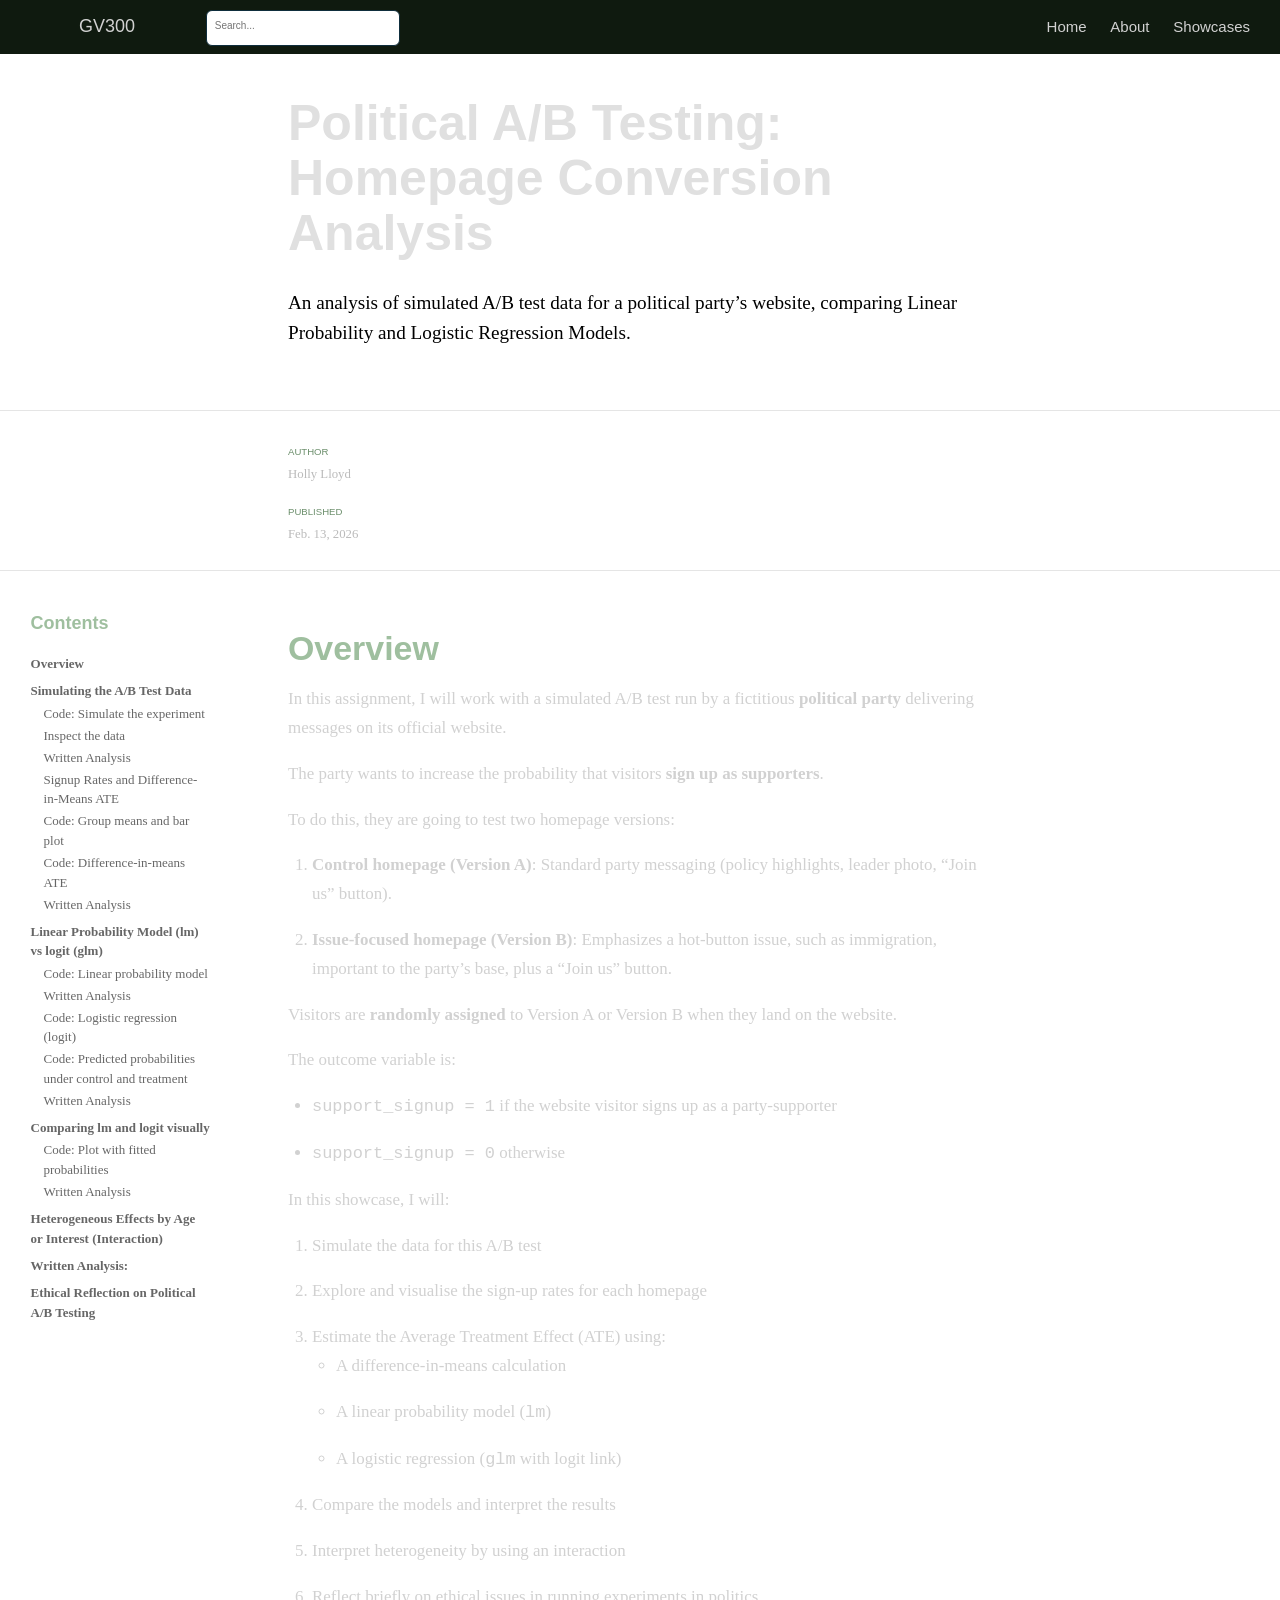
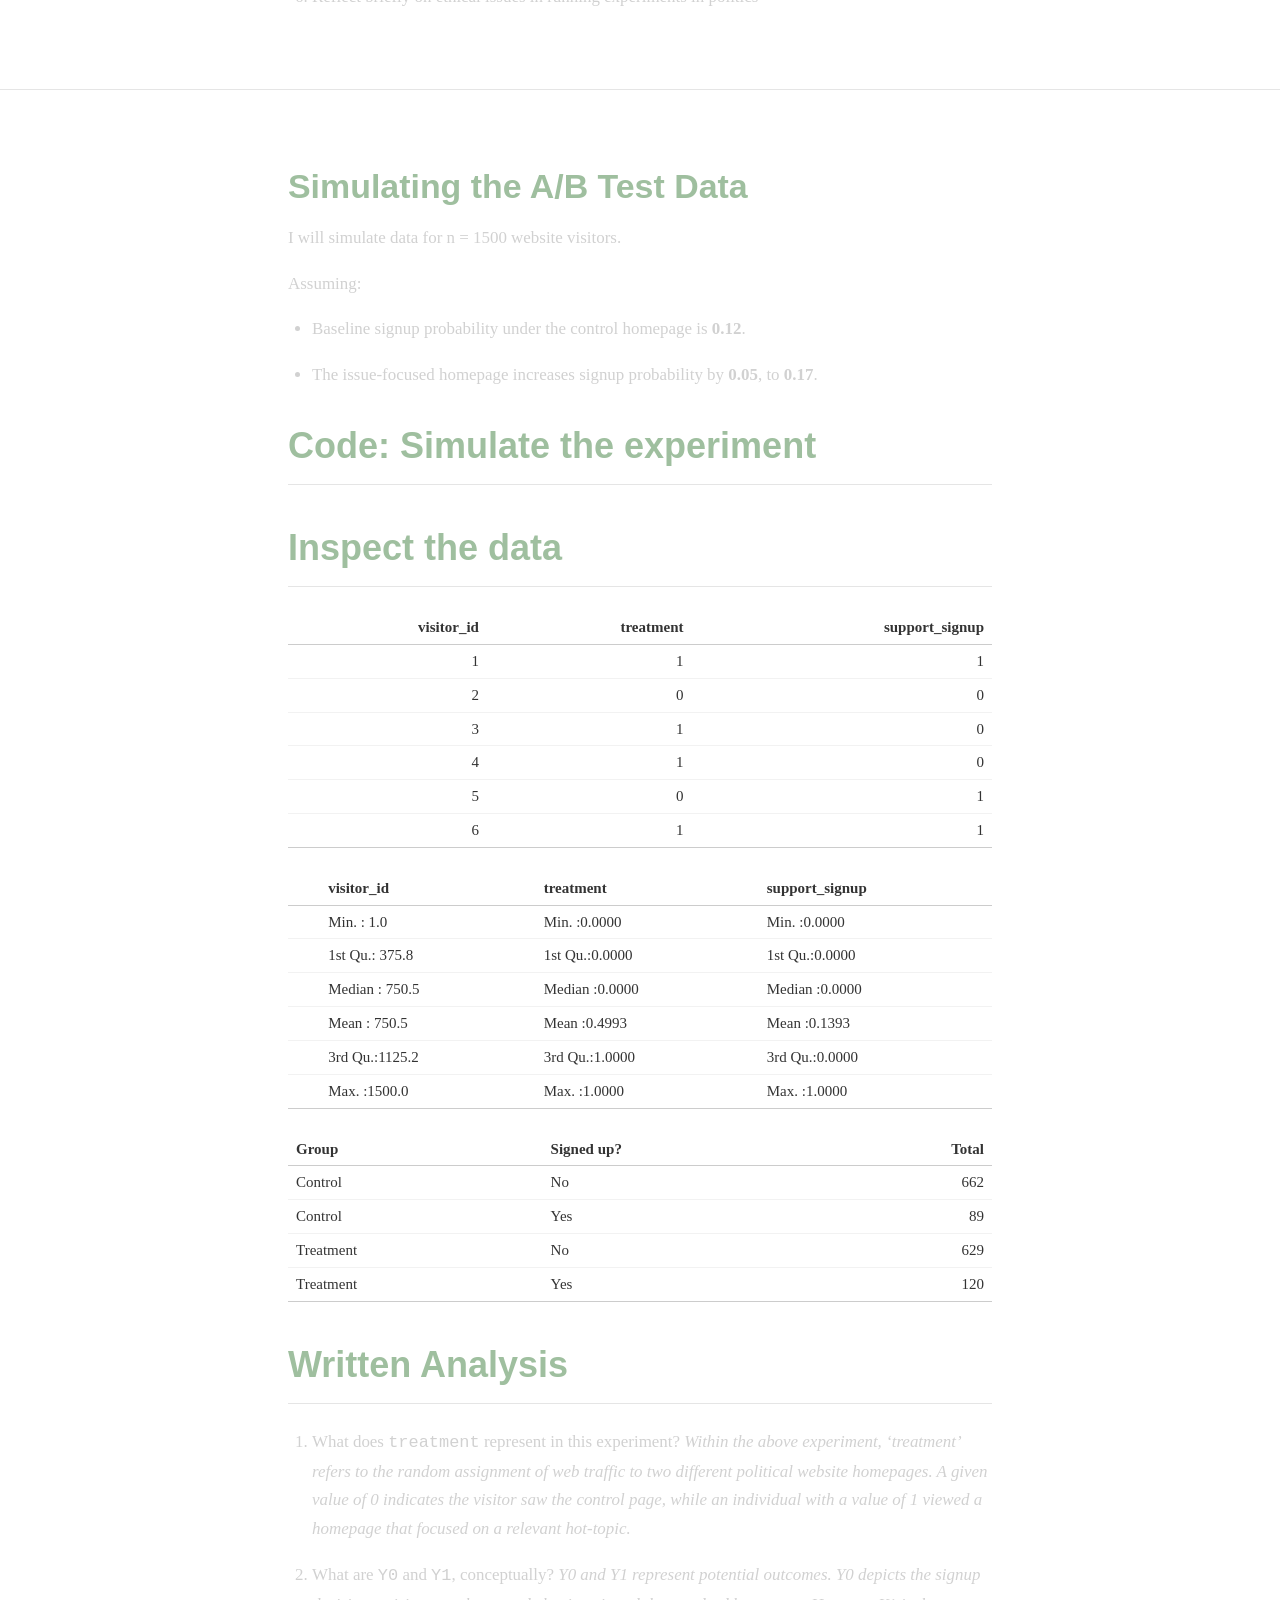
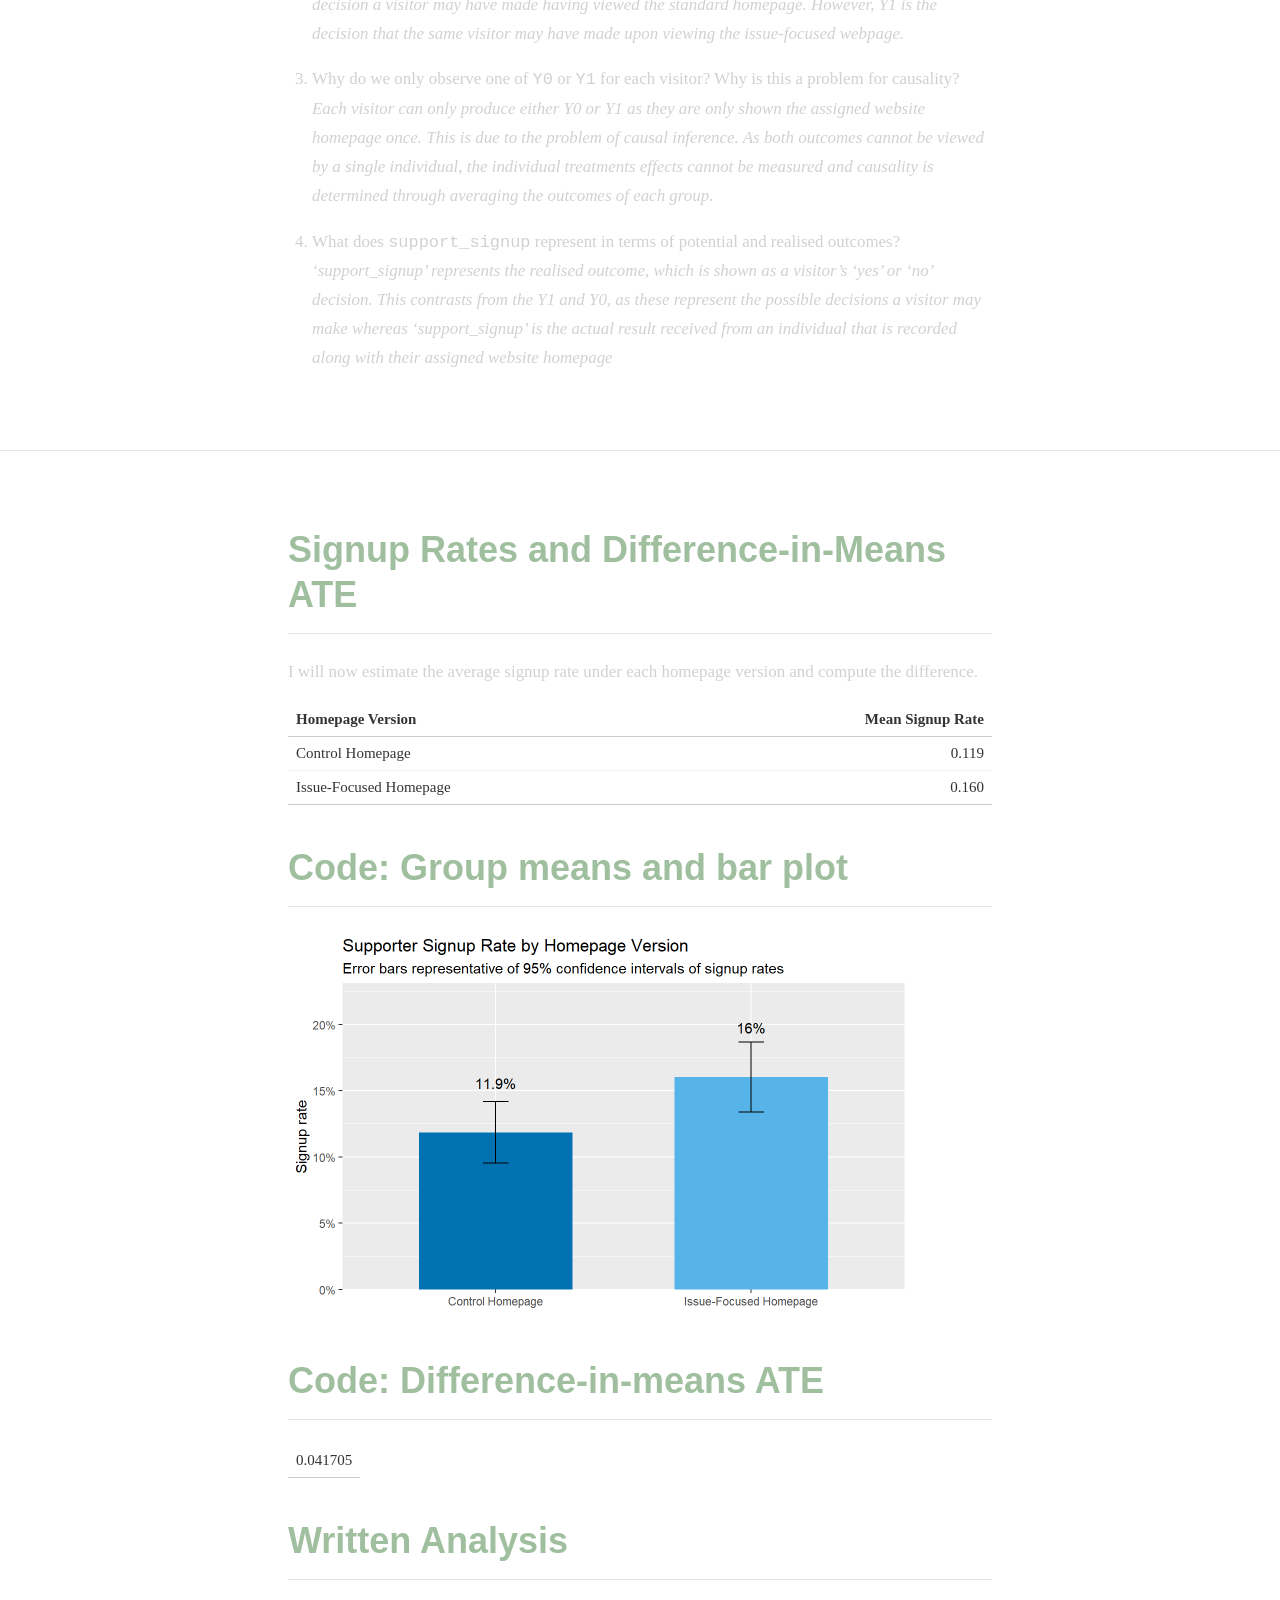
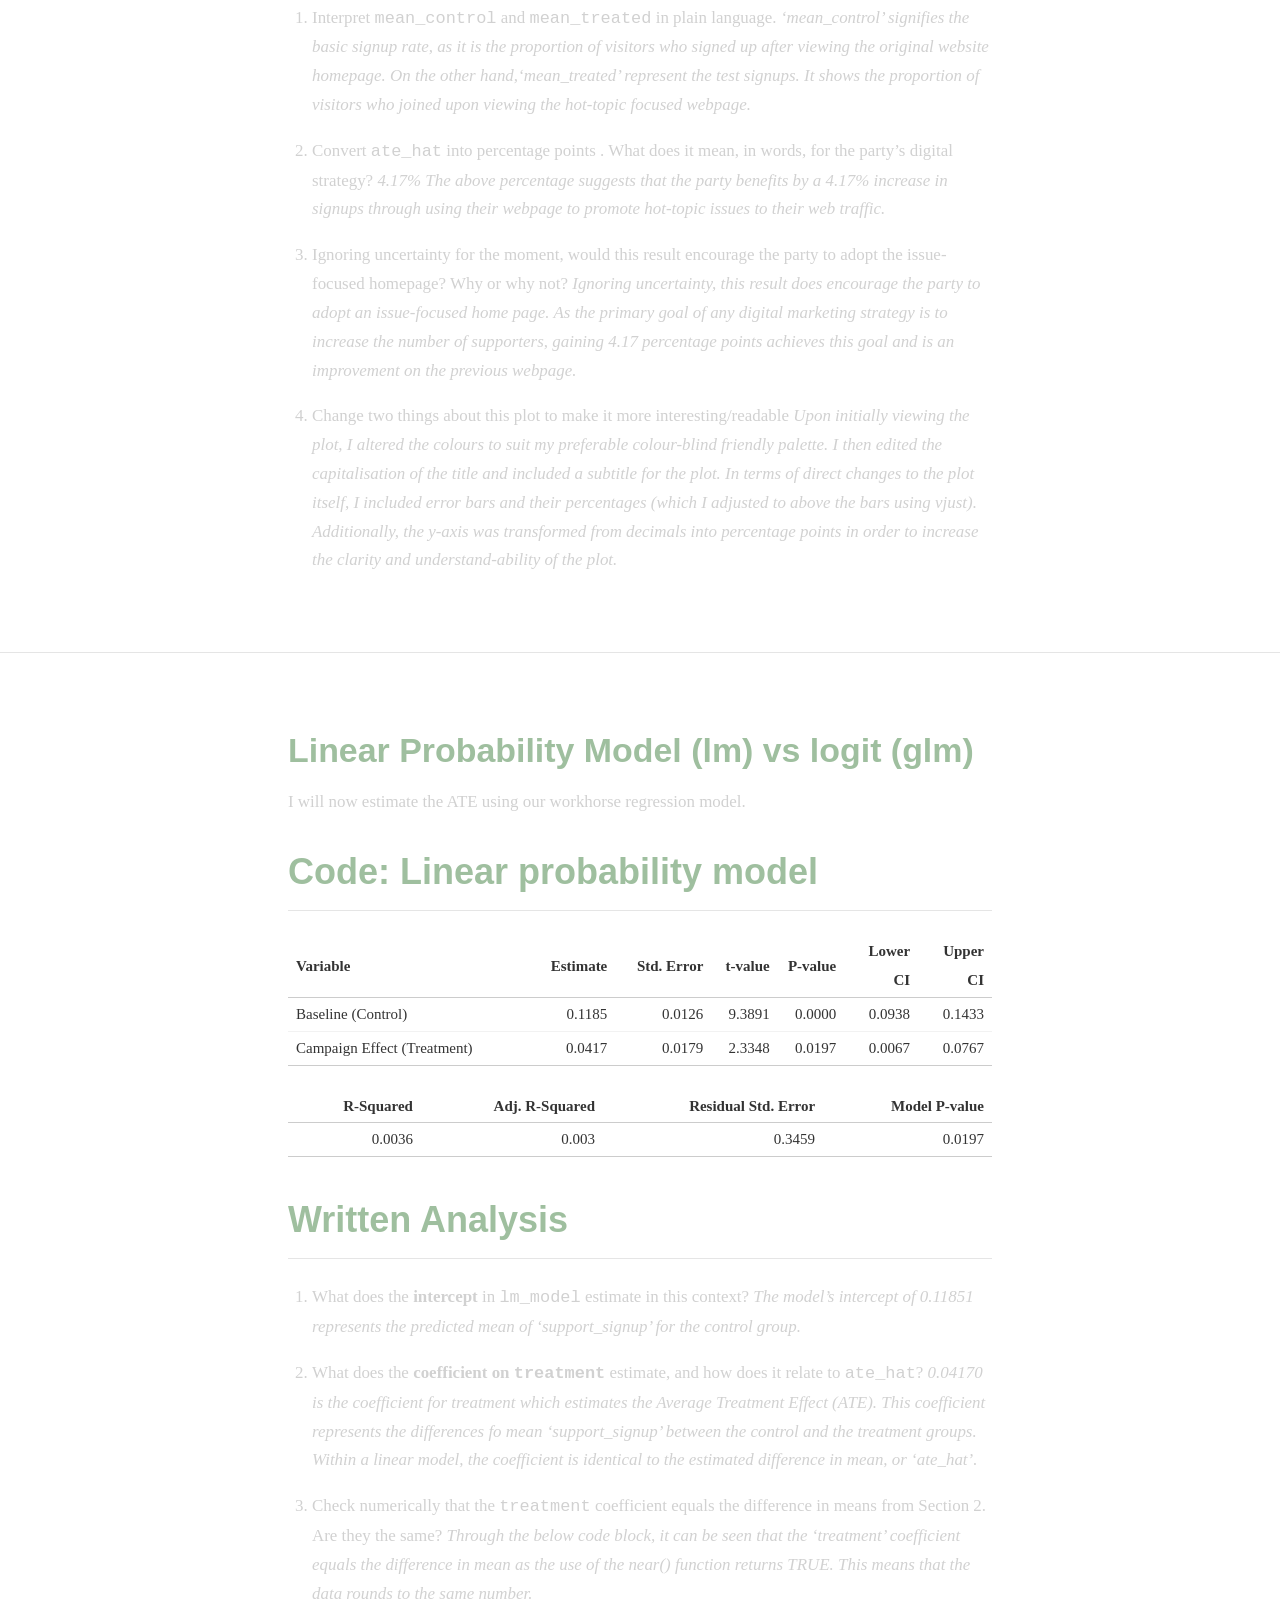
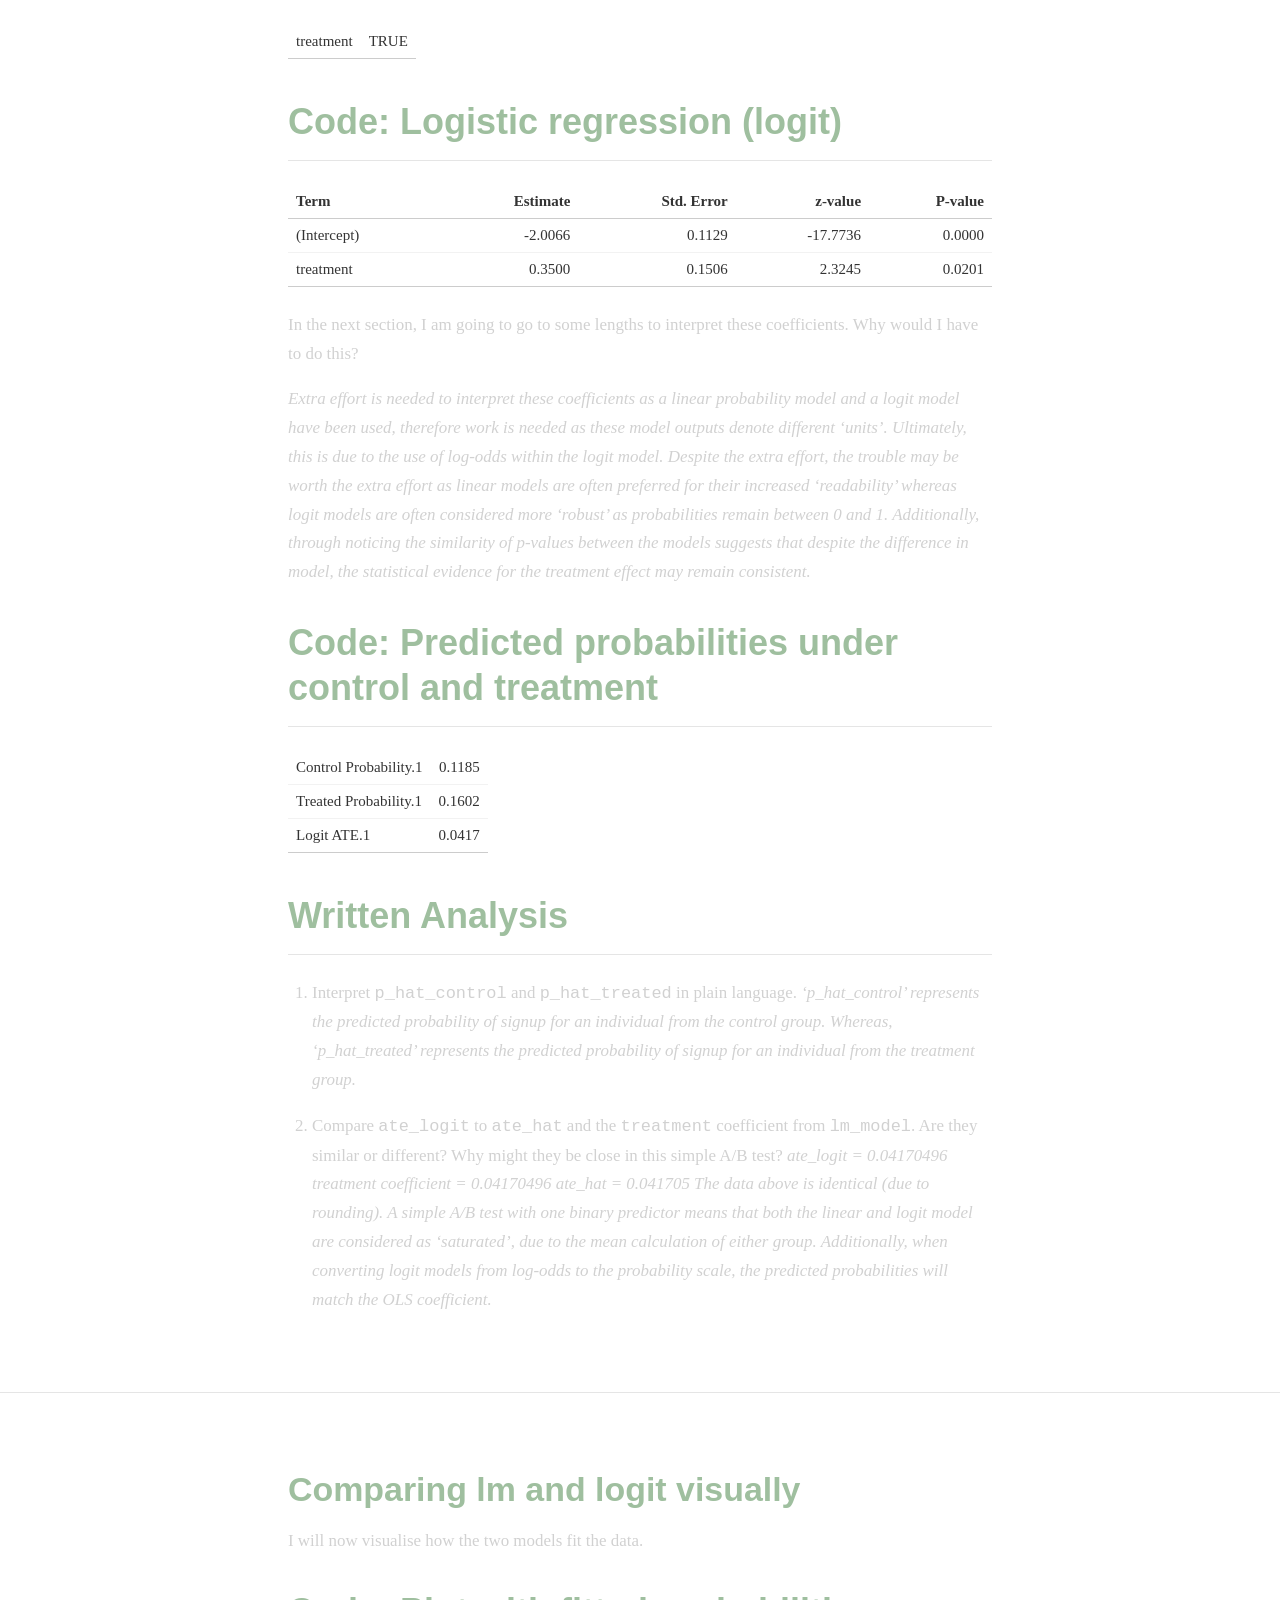
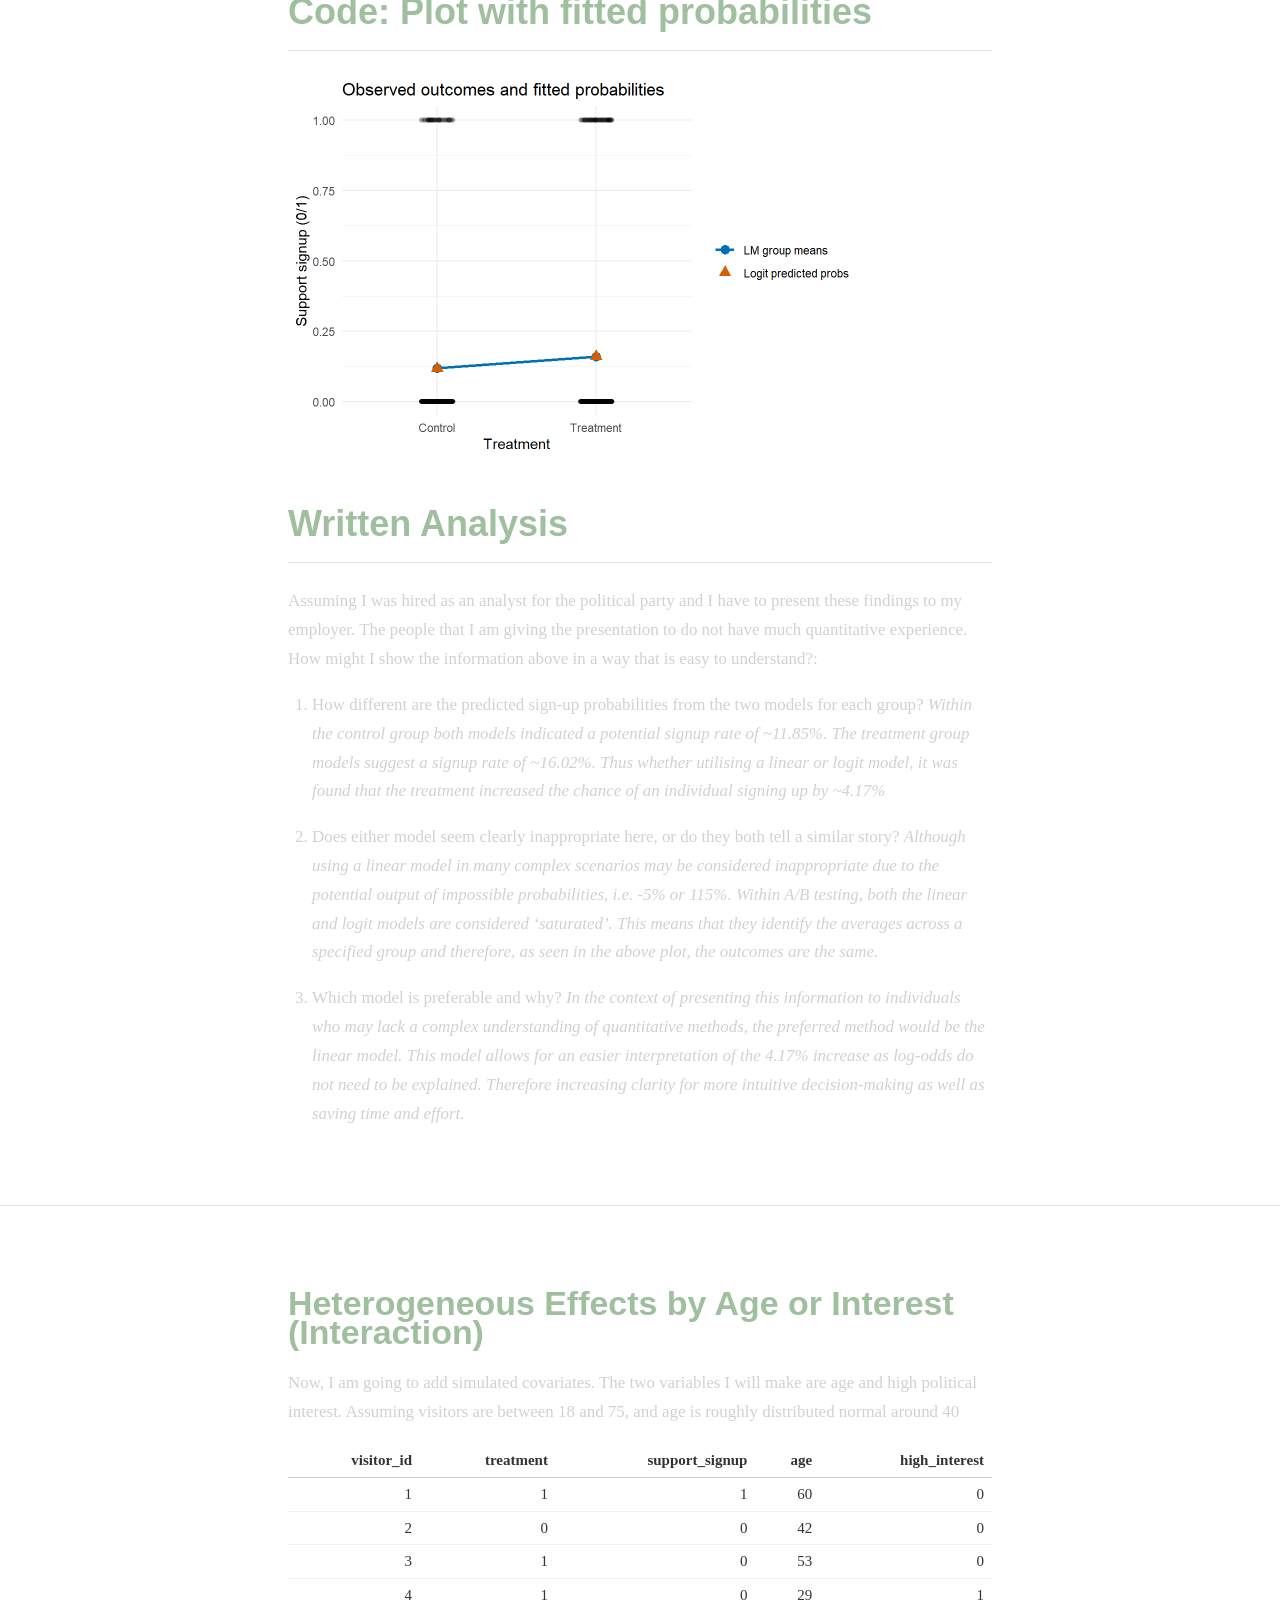
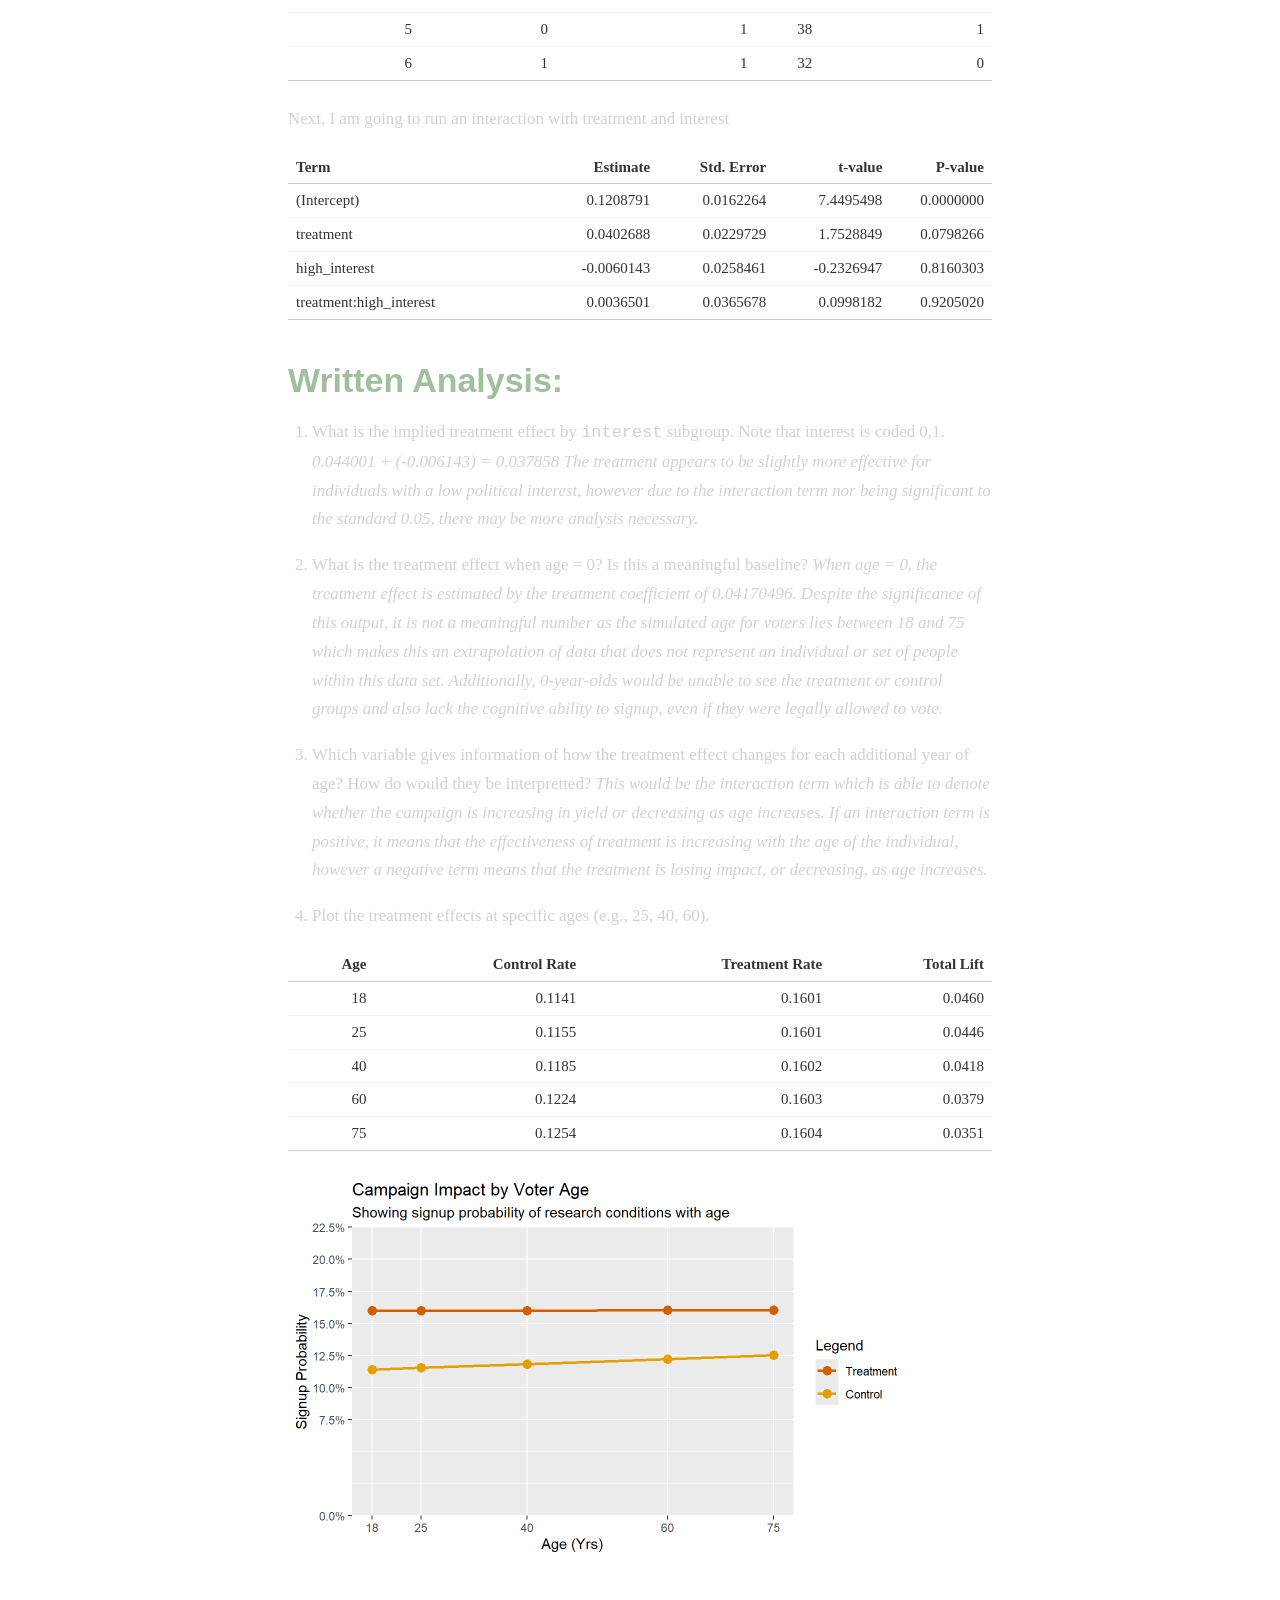
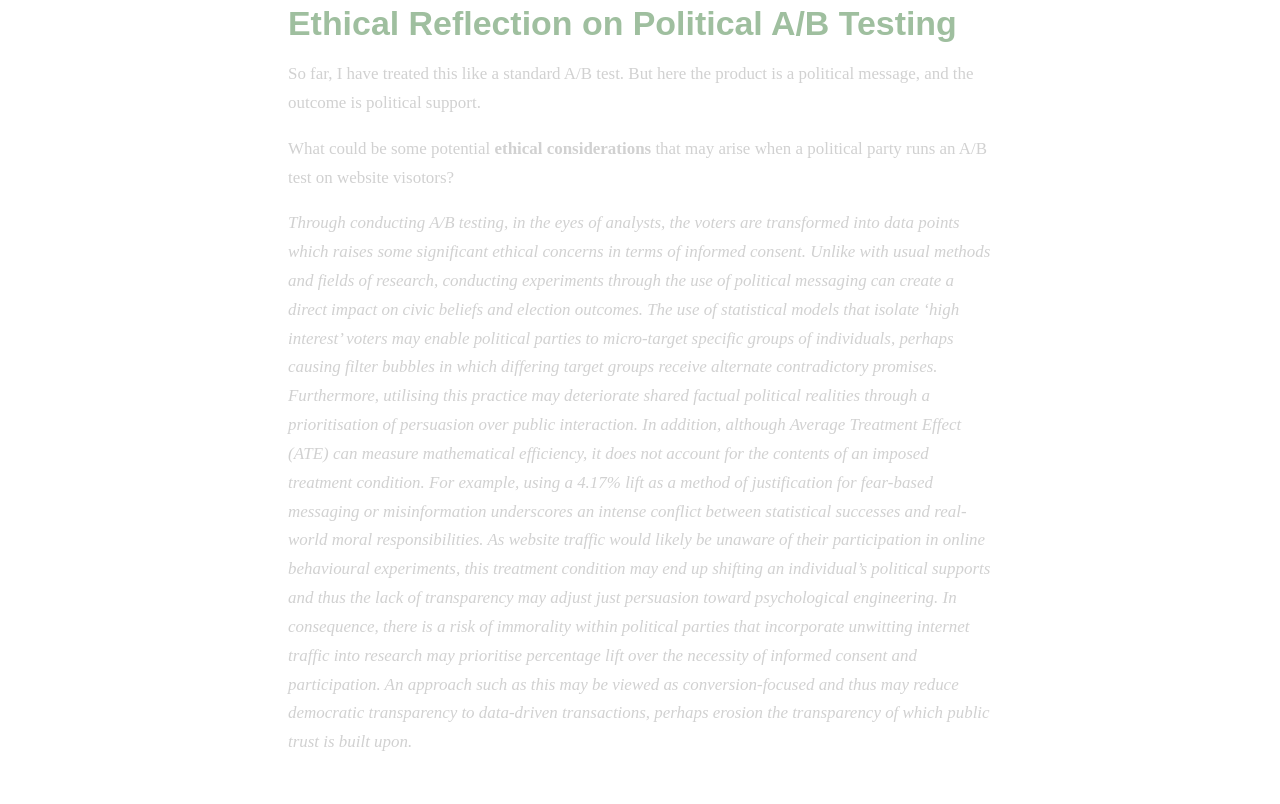
==== commit d681dbca: "stylisations0.0" ====
--- a/docs/posts/2026-02-13-showcase/index.html
+++ b/docs/posts/2026-02-13-showcase/index.html
@@ -89,7 +89,7 @@
 
 
   <!--radix_placeholder_meta_tags-->
-<title>GV300 : Political A/B Testing: Homepage Conversion Analysis</title>
+<title>GV300: Political A/B Testing: Homepage Conversion Analysis</title>
 
 <meta property="description" itemprop="description" content="An analysis of simulated A/B test data for a political party&#39;s website, comparing Linear Probability and Logistic Regression Models."/>
 
@@ -100,15 +100,15 @@
 <meta name="article:author" content="Holly Lloyd"/>
 
 <!--  https://developers.facebook.com/docs/sharing/webmasters#markup -->
-<meta property="og:title" content="GV300 : Political A/B Testing: Homepage Conversion Analysis"/>
+<meta property="og:title" content="GV300: Political A/B Testing: Homepage Conversion Analysis"/>
 <meta property="og:type" content="article"/>
 <meta property="og:description" content="An analysis of simulated A/B test data for a political party&#39;s website, comparing Linear Probability and Logistic Regression Models."/>
 <meta property="og:locale" content="en_US"/>
-<meta property="og:site_name" content="GV300 "/>
+<meta property="og:site_name" content="GV300"/>
 
 <!--  https://dev.twitter.com/cards/types/summary -->
 <meta property="twitter:card" content="summary"/>
-<meta property="twitter:title" content="GV300 : Political A/B Testing: Homepage Conversion Analysis"/>
+<meta property="twitter:title" content="GV300: Political A/B Testing: Homepage Conversion Analysis"/>
 <meta property="twitter:description" content="An analysis of simulated A/B test data for a political party&#39;s website, comparing Linear Probability and Logistic Regression Models."/>
 
 <!--/radix_placeholder_meta_tags-->
@@ -2107,6 +2107,332 @@
 
 </script>
 
+<style type="text/css">
+/* base variables */
+
+/* Edit the CSS properties in this file to create a custom
+   Distill theme. Only edit values in the right column
+   for each row; values shown are the CSS defaults.
+   To return any property to the default,
+   you may set its value to: unset
+   All rows must end with a semi-colon.                      */
+
+/* Optional: embed custom fonts here with `@import`          */
+/* This must remain at the top of this file.                 */
+
+
+
+html {
+  /*-- Main font sizes --*/
+  --title-size:      50px;
+  --body-size:       1.06rem;
+  --code-size:       14px;
+  --aside-size:      12px;
+  --fig-cap-size:    13px;
+  /*-- Main font colors --*/
+  --title-color:     #000000;
+  --header-color:    rgba(0, 0, 0, 0.8);
+  --body-color:      rgba(0, 0, 0, 0.8);
+  --aside-color:     rgba(0, 0, 0, 0.6);
+  --fig-cap-color:   rgba(0, 0, 0, 0.6);
+  /*-- Specify custom fonts ~~~ must be imported above   --*/
+  --heading-font:    sans-serif;
+  --mono-font:       monospace;
+  --body-font:       sans-serif;
+  --navbar-font:     sans-serif;  /* websites + blogs only */
+}
+
+/*-- ARTICLE METADATA --*/
+d-byline {
+  --heading-size:    0.6rem;
+  --heading-color:   rgba(0, 0, 0, 0.5);
+  --body-size:       0.8rem;
+  --body-color:      rgba(0, 0, 0, 0.8);
+}
+
+/*-- ARTICLE TABLE OF CONTENTS --*/
+.d-contents {
+  --heading-size:    18px;
+  --contents-size:   13px;
+}
+
+/*-- ARTICLE APPENDIX --*/
+d-appendix {
+  --heading-size:    15px;
+  --heading-color:   rgba(0, 0, 0, 0.65);
+  --text-size:       0.8em;
+  --text-color:      rgba(0, 0, 0, 0.5);
+}
+
+/*-- WEBSITE HEADER + FOOTER --*/
+/* These properties only apply to Distill sites and blogs  */
+
+.distill-site-header {
+  --title-size:       18px;
+  --text-color:       rgba(255, 255, 255, 0.8);
+  --text-size:        15px;
+  --hover-color:      white;
+  --bkgd-color:       #0F2E3D;
+}
+
+.distill-site-footer {
+  --text-color:       rgba(255, 255, 255, 0.8);
+  --text-size:        15px;
+  --hover-color:      white;
+  --bkgd-color:       #0F2E3D;
+}
+
+/*-- Additional custom styles --*/
+/* Add any additional CSS rules below                      */
+</style>
+<style type="text/css">
+/* base variables */
+
+/* Edit the CSS properties in this file to create a custom
+   Distill theme. Only edit values in the right column
+   for each row; values shown are the CSS defaults.
+   To return any property to the default,
+   you may set its value to: unset
+   All rows must end with a semi-colon.                      */
+
+/* Optional: embed custom fonts here with `@import`          */
+/* This must remain at the top of this file.                 */
+
+
+
+html {
+  /*-- Main background --*/
+  background-color: #1a1a1a;
+  
+  /*-- Main font sizes --*/
+  --title-size:      50px;
+  --body-size:       1.06rem;
+  --code-size:       14px;
+  --aside-size:      12px;
+  --fig-cap-size:    13px;
+  /*-- Main font colors --*/
+  --title-color:     #e0e0e0;
+  --header-color:    #9fbf9f;
+  --body-color:      #d1d1d1;
+  --aside-color:     #888888;
+  --fig-cap-color:   #888888;
+  /*-- Specify custom fonts ~~~ must be imported above   --*/
+  --heading-font:    'Mostserrat', sans-serif;
+  --mono-font:       monospace;
+  --body-font:       'Lora', serif;
+  --navbar-font:     'Montserrat', sans-serif;  /* websites + blogs only */
+}
+
+/*-- ARTICLE METADATA --*/
+d-byline {
+  --heading-size:    0.6rem;
+  --heading-color:   #6b8e6b;
+  --body-size:       0.8rem;
+  --body-color:      #bbbbbb;
+}
+
+/*-- ARTICLE TABLE OF CONTENTS --*/
+.d-contents {
+  --heading-size:    18px;
+  --contents-size:   13px;
+}
+
+/*-- ARTICLE APPENDIX --*/
+d-appendix {
+  --heading-size:    15px;
+  --heading-color:   #6b8e6b;
+  --text-size:       0.8em;
+  --text-color:      #888888;
+}
+
+/*-- WEBSITE HEADER + FOOTER --*/
+/* These properties only apply to Distill sites and blogs  */
+
+.distill-site-header {
+  --title-size:       18px;
+  --text-color:       #d1d1d1;
+  --text-size:        15px;
+  --hover-color:      #9fbf9f;
+  --bkgd-color:       #0f1a0f;
+}
+
+.distill-site-footer {
+  --text-color:       #888888;
+  --text-size:        15px;
+  --hover-color:      #9fbf9f;
+  --bkgd-color:       #0f1a0f;
+}
+
+/*-- Additional custom styles --*/
+/* Add any additional CSS rules below                      */
+
+a {
+  color: #9fbf9f;
+  text-decoration: none;
+}
+
+a:hover {
+  color: #c2dbc2;
+}
+
+d-code {
+  background: #252525; !important;
+}
+</style>
+<style type="text/css">
+/* base style */
+
+/* FONT FAMILIES */
+
+:root {
+  --heading-default: -apple-system, BlinkMacSystemFont, "Segoe UI", Roboto, Oxygen, Ubuntu, Cantarell, "Fira Sans", "Droid Sans", "Helvetica Neue", Arial, sans-serif;
+  --mono-default: Consolas, Monaco, 'Andale Mono', 'Ubuntu Mono', monospace;
+  --body-default: -apple-system, BlinkMacSystemFont, "Segoe UI", Roboto, Oxygen, Ubuntu, Cantarell, "Fira Sans", "Droid Sans", "Helvetica Neue", Arial, sans-serif;
+}
+
+body,
+.posts-list .post-preview p,
+.posts-list .description p {
+  font-family: var(--body-font), var(--body-default);
+}
+
+h1, h2, h3, h4, h5, h6,
+.posts-list .post-preview h2,
+.posts-list .description h2 {
+  font-family: var(--heading-font), var(--heading-default);
+}
+
+d-article div.sourceCode code,
+d-article pre code {
+  font-family: var(--mono-font), var(--mono-default);
+}
+
+
+/*-- TITLE --*/
+d-title h1,
+.posts-list > h1 {
+  color: var(--title-color, black);
+}
+
+d-title h1 {
+  font-size: var(--title-size, 50px);
+}
+
+/*-- HEADERS --*/
+d-article h1,
+d-article h2,
+d-article h3,
+d-article h4,
+d-article h5,
+d-article h6 {
+  color: var(--header-color, rgba(0, 0, 0, 0.8));
+}
+
+/*-- BODY --*/
+d-article > p,  /* only text inside of <p> tags */
+d-article > ul, /* lists */
+d-article > ol {
+  color: var(--body-color, rgba(0, 0, 0, 0.8));
+  font-size: var(--body-size, 1.06rem);
+}
+
+
+/*-- CODE --*/
+d-article div.sourceCode code,
+d-article pre code {
+  font-size: var(--code-size, 14px);
+}
+
+/*-- ASIDE --*/
+d-article aside {
+  font-size: var(--aside-size, 12px);
+  color: var(--aside-color, rgba(0, 0, 0, 0.6));
+}
+
+/*-- FIGURE CAPTIONS --*/
+figure .caption,
+figure figcaption,
+.figure .caption {
+  font-size: var(--fig-cap-size, 13px);
+  color: var(--fig-cap-color, rgba(0, 0, 0, 0.6));
+}
+
+/*-- METADATA --*/
+d-byline h3 {
+  font-size: var(--heading-size, 0.6rem);
+  color: var(--heading-color, rgba(0, 0, 0, 0.5));
+}
+
+d-byline {
+  font-size: var(--body-size, 0.8rem);
+  color: var(--body-color, rgba(0, 0, 0, 0.8));
+}
+
+d-byline a,
+d-article d-byline a {
+  color: var(--body-color, rgba(0, 0, 0, 0.8));
+}
+
+/*-- TABLE OF CONTENTS --*/
+.d-contents nav h3 {
+  font-size: var(--heading-size, 18px);
+}
+
+.d-contents nav a {
+  font-size: var(--contents-size, 13px);
+}
+
+/*-- APPENDIX --*/
+d-appendix h3 {
+  font-size: var(--heading-size, 15px);
+  color: var(--heading-color, rgba(0, 0, 0, 0.65));
+}
+
+d-appendix {
+  font-size: var(--text-size, 0.8em);
+  color: var(--text-color, rgba(0, 0, 0, 0.5));
+}
+
+d-appendix d-footnote-list a.footnote-backlink {
+  color: var(--text-color, rgba(0, 0, 0, 0.5));
+}
+
+/*-- WEBSITE HEADER + FOOTER --*/
+.distill-site-header .title {
+  font-size: var(--title-size, 18px);
+  font-family: var(--navbar-font), var(--heading-default);
+}
+
+.distill-site-header a,
+.nav-dropdown .nav-dropbtn {
+  font-family: var(--navbar-font), var(--heading-default);
+}
+
+.nav-dropdown .nav-dropbtn {
+  color: var(--text-color, rgba(255, 255, 255, 0.8));
+  font-size: var(--text-size, 15px);
+}
+
+.distill-site-header a:hover,
+.nav-dropdown:hover .nav-dropbtn {
+  color: var(--hover-color, white);
+}
+
+.distill-site-header {
+  font-size: var(--text-size, 15px);
+  color: var(--text-color, rgba(255, 255, 255, 0.8));
+  background-color: var(--bkgd-color, #0F2E3D);
+}
+
+.distill-site-footer {
+  font-size: var(--text-size, 15px);
+  color: var(--text-color, rgba(255, 255, 255, 0.8));
+  background-color: var(--bkgd-color, #0F2E3D);
+}
+
+.distill-site-footer a:hover {
+  color: var(--hover-color, white);
+}</style>
 <!--/radix_placeholder_distill-->
   <script src="../../site_libs/header-attrs-2.30/header-attrs.js"></script>
   <script src="../../site_libs/jquery-3.6.0/jquery-3.6.0.min.js"></script>
@@ -2137,7 +2463,7 @@
 <header class="header header--fixed" role="banner">
 <nav class="distill-site-nav distill-site-header">
 <div class="nav-left">
-<a href="../../index.html" class="title">GV300 </a>
+<a href="../../index.html" class="title">GV300</a>
 <input id="distill-search" class="nav-search hidden" type="text" placeholder="Search..."/>
 </div>
 <div class="nav-right">
